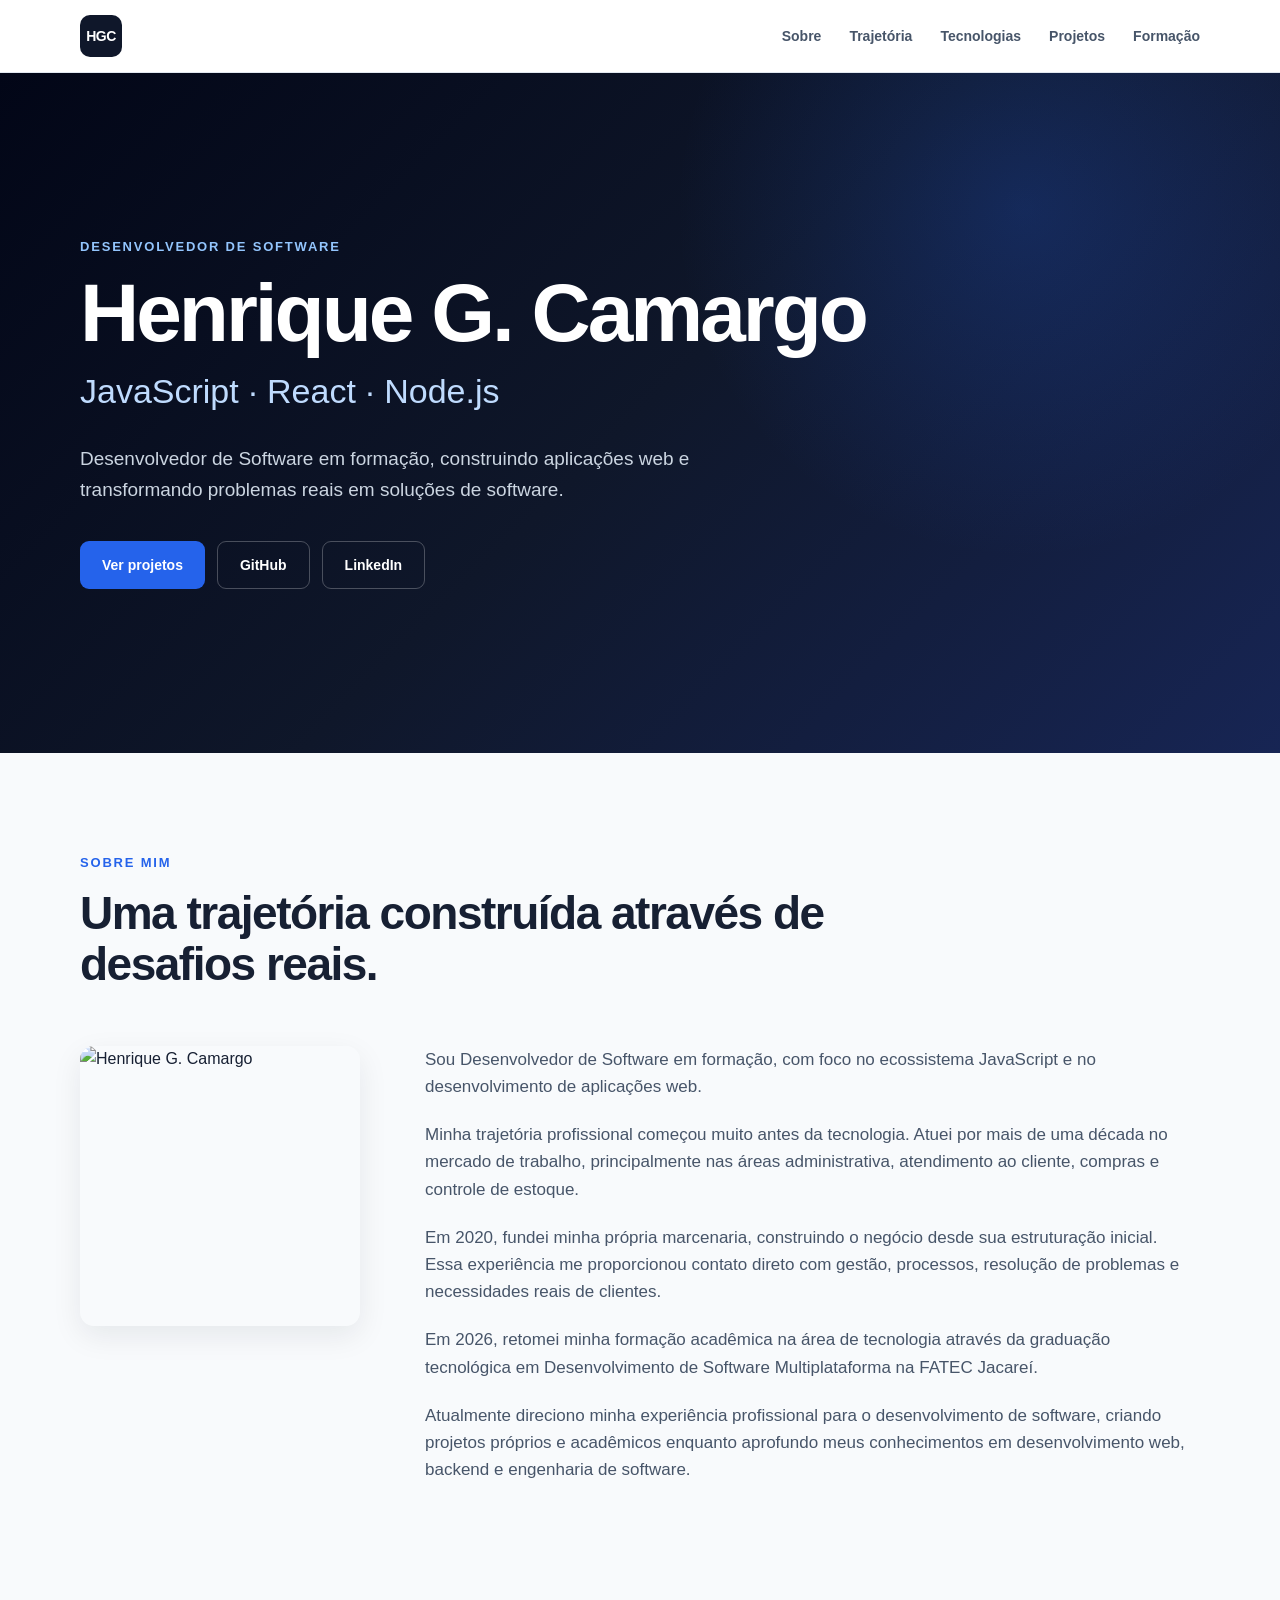
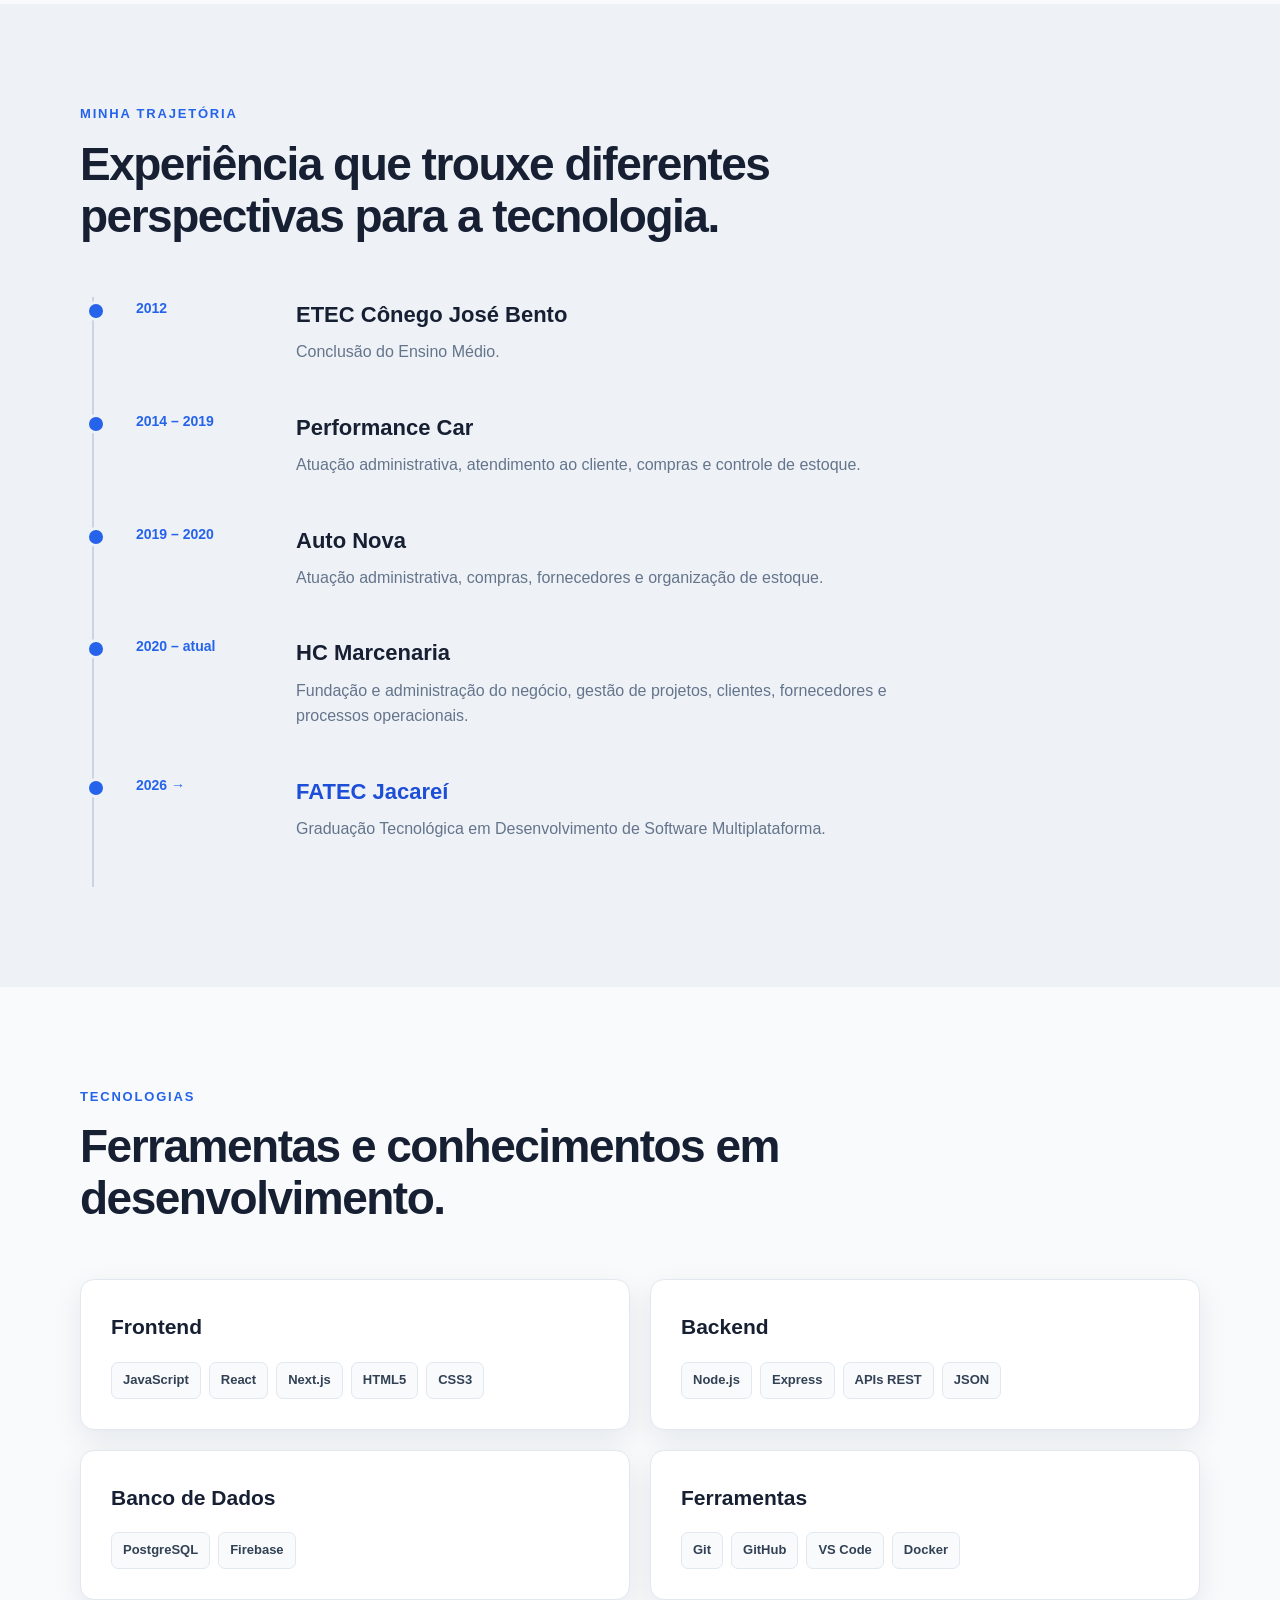
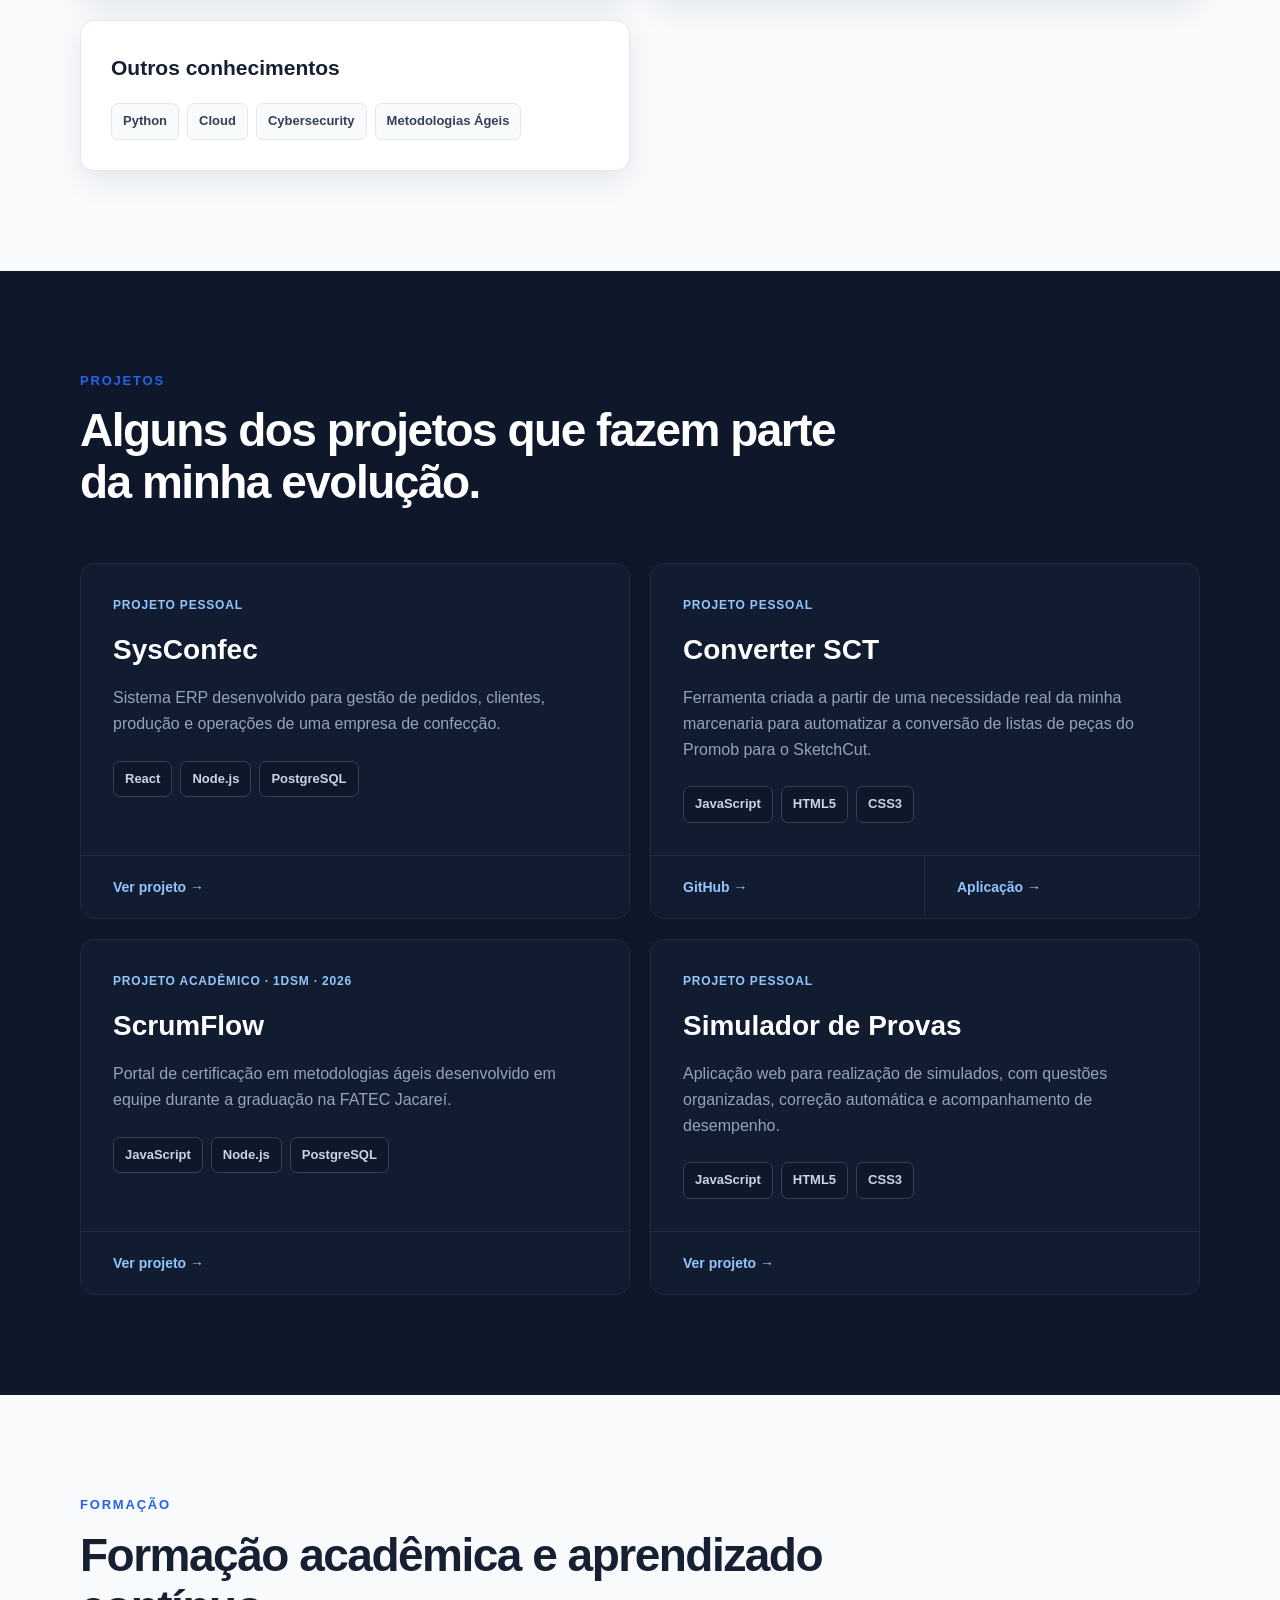
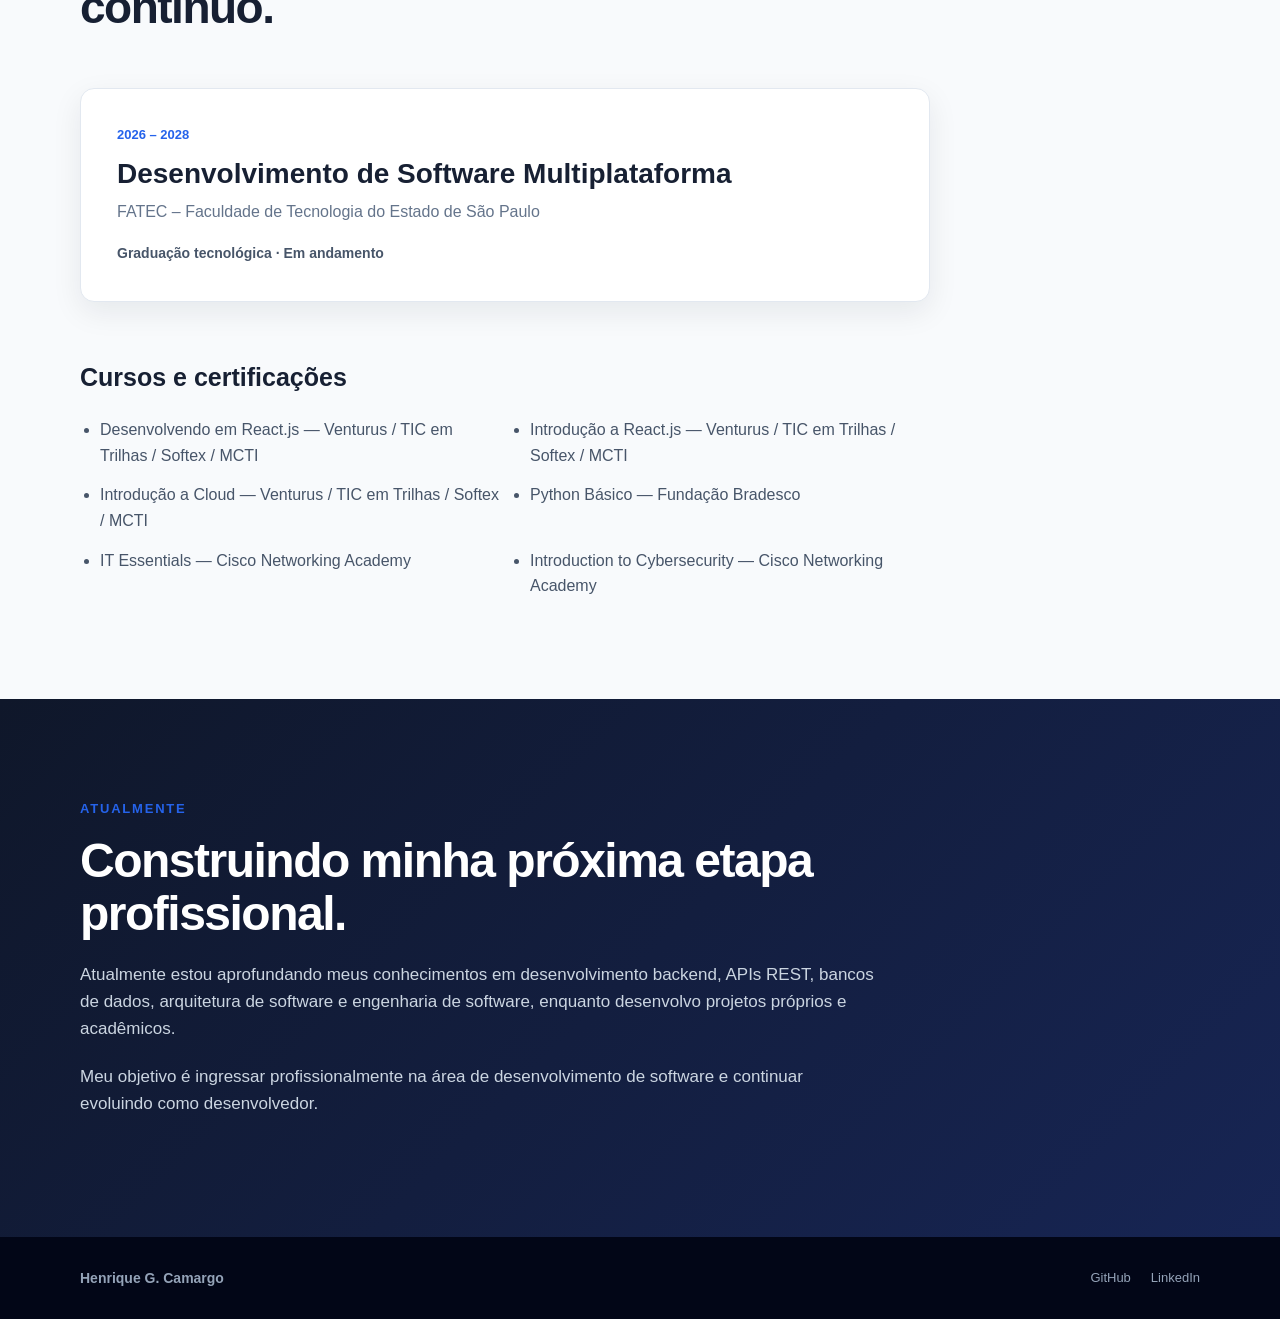
==== index.html @ cb27d2fb "fix: atualizado nivel de pastas" ====
<!DOCTYPE html>
<html lang="pt-BR">

<head>
    <meta charset="UTF-8">

    <meta name="viewport" content="width=device-width, initial-scale=1.0">

    <meta name="description" content="Portfólio de Henrique G. Camargo, Desenvolvedor de Software.">

    <title>Henrique G. Camargo | Desenvolvedor de Software</title>

    <link rel="stylesheet" href="css/style.css">
</head>

<body>

    <!-- =====================================================
         NAVEGAÇÃO
         ===================================================== -->

    <header class="header">

        <div class="container nav">

            <a href="#inicio" class="logo">
                HGC
            </a>

            <nav>

                <a href="#sobre">
                    Sobre
                </a>

                <a href="#trajetoria">
                    Trajetória
                </a>

                <a href="#tecnologias">
                    Tecnologias
                </a>

                <a href="#projetos">
                    Projetos
                </a>

                <a href="#formacao">
                    Formação
                </a>

            </nav>

        </div>

    </header>


    <main>

        <!-- =================================================
             HERO
             ================================================= -->

        <section id="inicio" class="hero">

            <div class="container hero-content">

                <div class="hero-text">

                    <p class="eyebrow">
                        Desenvolvedor de Software
                    </p>

                    <h1>
                        Henrique G. Camargo
                    </h1>

                    <h2>
                        JavaScript · React · Node.js
                    </h2>

                    <p class="hero-description">
                        Desenvolvedor de Software em formação,
                        construindo aplicações web e transformando
                        problemas reais em soluções de software.
                    </p>

                    <div class="hero-actions">

                        <a href="#projetos" class="button button-primary">
                            Ver projetos
                        </a>

                        <a href="https://github.com/henriqueptbd-cell" target="_blank" rel="noopener noreferrer"
                            class="button button-secondary">
                            GitHub
                        </a>

                        <a href="https://www.linkedin.com/in/henrique-camargo-6275a6394/" target="_blank"
                            rel="noopener noreferrer" class="button button-secondary">
                            LinkedIn
                        </a>

                    </div>

                </div>

            </div>

        </section>


        <!-- =================================================
             SOBRE
             ================================================= -->

        <section id="sobre" class="section">

            <div class="container">

                <div class="section-heading">

                    <p class="eyebrow">
                        Sobre mim
                    </p>

                    <h2>
                        Uma trajetória construída através de desafios reais.
                    </h2>

                </div>


                <div class="about-grid">

                    <div class="about-photo">
                        <img src="https://avatars.githubusercontent.com/u/233653222?v=4" alt="Henrique G. Camargo">
                    </div>


                    <div class="about-content">

                        <p>
                            Sou Desenvolvedor de Software em formação,
                            com foco no ecossistema JavaScript e no
                            desenvolvimento de aplicações web.
                        </p>

                        <p>
                            Minha trajetória profissional começou muito
                            antes da tecnologia. Atuei por mais de uma
                            década no mercado de trabalho, principalmente
                            nas áreas administrativa, atendimento ao cliente,
                            compras e controle de estoque.
                        </p>

                        <p>
                            Em 2020, fundei minha própria marcenaria,
                            construindo o negócio desde sua estruturação
                            inicial. Essa experiência me proporcionou
                            contato direto com gestão, processos,
                            resolução de problemas e necessidades reais
                            de clientes.
                        </p>

                        <p>
                            Em 2026, retomei minha formação acadêmica na
                            área de tecnologia através da graduação
                            tecnológica em Desenvolvimento de Software
                            Multiplataforma na FATEC Jacareí.
                        </p>

                        <p>
                            Atualmente direciono minha experiência
                            profissional para o desenvolvimento de software,
                            criando projetos próprios e acadêmicos enquanto
                            aprofundo meus conhecimentos em desenvolvimento
                            web, backend e engenharia de software.
                        </p>

                    </div>

                </div>

            </div>

        </section>


        <!-- =================================================
             TRAJETÓRIA
             ================================================= -->

        <section id="trajetoria" class="section section-alt">

            <div class="container">

                <div class="section-heading">

                    <p class="eyebrow">
                        Minha trajetória
                    </p>

                    <h2>
                        Experiência que trouxe diferentes perspectivas
                        para a tecnologia.
                    </h2>

                </div>


                <div class="timeline">

                    <article class="timeline-item">

                        <span class="timeline-year">
                            2012
                        </span>

                        <div>

                            <h3>
                                ETEC Cônego José Bento
                            </h3>

                            <p>
                                Conclusão do Ensino Médio.
                            </p>

                        </div>

                    </article>


                    <article class="timeline-item">

                        <span class="timeline-year">
                            2014 – 2019
                        </span>

                        <div>

                            <h3>
                                Performance Car
                            </h3>

                            <p>
                                Atuação administrativa, atendimento
                                ao cliente, compras e controle de estoque.
                            </p>

                        </div>

                    </article>


                    <article class="timeline-item">

                        <span class="timeline-year">
                            2019 – 2020
                        </span>

                        <div>

                            <h3>
                                Auto Nova
                            </h3>

                            <p>
                                Atuação administrativa, compras,
                                fornecedores e organização de estoque.
                            </p>

                        </div>

                    </article>


                    <article class="timeline-item">

                        <span class="timeline-year">
                            2020 – atual
                        </span>

                        <div>

                            <h3>
                                HC Marcenaria
                            </h3>

                            <p>
                                Fundação e administração do negócio,
                                gestão de projetos, clientes,
                                fornecedores e processos operacionais.
                            </p>

                        </div>

                    </article>


                    <article class="timeline-item timeline-current">

                        <span class="timeline-year">
                            2026 →
                        </span>

                        <div>

                            <h3>
                                FATEC Jacareí
                            </h3>

                            <p>
                                Graduação Tecnológica em Desenvolvimento
                                de Software Multiplataforma.
                            </p>

                        </div>

                    </article>

                </div>

            </div>

        </section>


        <!-- =================================================
             TECNOLOGIAS
             ================================================= -->

        <section id="tecnologias" class="section">

            <div class="container">

                <div class="section-heading">

                    <p class="eyebrow">
                        Tecnologias
                    </p>

                    <h2>
                        Ferramentas e conhecimentos em desenvolvimento.
                    </h2>

                </div>


                <div class="technology-grid">

                    <article class="technology-card">

                        <h3>
                            Frontend
                        </h3>

                        <div class="tags">

                            <span>JavaScript</span>
                            <span>React</span>
                            <span>Next.js</span>
                            <span>HTML5</span>
                            <span>CSS3</span>

                        </div>

                    </article>


                    <article class="technology-card">

                        <h3>
                            Backend
                        </h3>

                        <div class="tags">

                            <span>Node.js</span>
                            <span>Express</span>
                            <span>APIs REST</span>
                            <span>JSON</span>

                        </div>

                    </article>


                    <article class="technology-card">

                        <h3>
                            Banco de Dados
                        </h3>

                        <div class="tags">

                            <span>PostgreSQL</span>
                            <span>Firebase</span>

                        </div>

                    </article>


                    <article class="technology-card">

                        <h3>
                            Ferramentas
                        </h3>

                        <div class="tags">

                            <span>Git</span>
                            <span>GitHub</span>
                            <span>VS Code</span>
                            <span>Docker</span>

                        </div>

                    </article>


                    <article class="technology-card">

                        <h3>
                            Outros conhecimentos
                        </h3>

                        <div class="tags">

                            <span>Python</span>
                            <span>Cloud</span>
                            <span>Cybersecurity</span>
                            <span>Metodologias Ágeis</span>

                        </div>

                    </article>

                </div>

            </div>

        </section>


        <!-- =================================================
             PROJETOS
             ================================================= -->

        <section id="projetos" class="section section-dark">

            <div class="container">

                <div class="section-heading">

                    <p class="eyebrow">
                        Projetos
                    </p>

                    <h2>
                        Alguns dos projetos que fazem parte da minha evolução.
                    </h2>

                </div>


                <div class="projects-grid">


                    <!-- SysConfec -->

                    <article class="project-card">

                        <div class="project-card-content">

                            <span class="project-type">
                                Projeto pessoal
                            </span>

                            <h3>
                                SysConfec
                            </h3>

                            <p>
                                Sistema ERP desenvolvido para gestão
                                de pedidos, clientes, produção e
                                operações de uma empresa de confecção.
                            </p>

                            <div class="tags">

                                <span>React</span>
                                <span>Node.js</span>
                                <span>PostgreSQL</span>

                            </div>

                        </div>

                        <a href="https://github.com/henriqueptbd-cell/SysConfec" target="_blank"
                            rel="noopener noreferrer" class="project-link">
                            Ver projeto →
                        </a>

                    </article>


                    <!-- Converter SCT -->

                    <article class="project-card">

                        <div class="project-card-content">

                            <span class="project-type">
                                Projeto pessoal
                            </span>

                            <h3>
                                Converter SCT
                            </h3>

                            <p>
                                Ferramenta criada a partir de uma
                                necessidade real da minha marcenaria
                                para automatizar a conversão de listas
                                de peças do Promob para o SketchCut.
                            </p>

                            <div class="tags">

                                <span>JavaScript</span>
                                <span>HTML5</span>
                                <span>CSS3</span>

                            </div>

                        </div>

                        <div class="project-actions">

                            <a href="https://github.com/henriqueptbd-cell/converter-sct" target="_blank"
                                rel="noopener noreferrer" class="project-link">
                                GitHub →
                            </a>

                            <a href="https://converter-sct.vercel.app/" target="_blank" rel="noopener noreferrer"
                                class="project-link">
                                Aplicação →
                            </a>

                        </div>

                    </article>


                    <!-- ScrumFlow -->

                    <article class="project-card">

                        <div class="project-card-content">

                            <span class="project-type">
                                Projeto acadêmico · 1DSM · 2026
                            </span>

                            <h3>
                                ScrumFlow
                            </h3>

                            <p>
                                Portal de certificação em metodologias
                                ágeis desenvolvido em equipe durante
                                a graduação na FATEC Jacareí.
                            </p>

                            <div class="tags">

                                <span>JavaScript</span>
                                <span>Node.js</span>
                                <span>PostgreSQL</span>

                            </div>

                        </div>

                        <a href="https://github.com/DEVassos/scrum-flow-abp" target="_blank" rel="noopener noreferrer"
                            class="project-link">
                            Ver projeto →
                        </a>

                    </article>


                    <!-- Simulador -->

                    <article class="project-card">

                        <div class="project-card-content">

                            <span class="project-type">
                                Projeto pessoal
                            </span>

                            <h3>
                                Simulador de Provas
                            </h3>

                            <p>
                                Aplicação web para realização de
                                simulados, com questões organizadas,
                                correção automática e acompanhamento
                                de desempenho.
                            </p>

                            <div class="tags">

                                <span>JavaScript</span>
                                <span>HTML5</span>
                                <span>CSS3</span>

                            </div>

                        </div>

                        <a href="https://github.com/henriqueptbd-cell/Simulador-Provas" target="_blank"
                            rel="noopener noreferrer" class="project-link">
                            Ver projeto →
                        </a>

                    </article>

                </div>

            </div>

        </section>


        <!-- =================================================
             FORMAÇÃO
             ================================================= -->

        <section id="formacao" class="section">

            <div class="container">

                <div class="section-heading">

                    <p class="eyebrow">
                        Formação
                    </p>

                    <h2>
                        Formação acadêmica e aprendizado contínuo.
                    </h2>

                </div>


                <div class="education-card">

                    <span class="education-period">
                        2026 – 2028
                    </span>

                    <h3>
                        Desenvolvimento de Software Multiplataforma
                    </h3>

                    <p>
                        FATEC – Faculdade de Tecnologia do Estado de São Paulo
                    </p>

                    <span class="education-status">
                        Graduação tecnológica · Em andamento
                    </span>

                </div>


                <div class="certifications">

                    <h3>
                        Cursos e certificações
                    </h3>

                    <ul>

                        <li>
                            Desenvolvendo em React.js —
                            Venturus / TIC em Trilhas / Softex / MCTI
                        </li>

                        <li>
                            Introdução a React.js —
                            Venturus / TIC em Trilhas / Softex / MCTI
                        </li>

                        <li>
                            Introdução a Cloud —
                            Venturus / TIC em Trilhas / Softex / MCTI
                        </li>

                        <li>
                            Python Básico —
                            Fundação Bradesco
                        </li>

                        <li>
                            IT Essentials —
                            Cisco Networking Academy
                        </li>

                        <li>
                            Introduction to Cybersecurity —
                            Cisco Networking Academy
                        </li>

                    </ul>

                </div>

            </div>

        </section>


        <!-- =================================================
             ATUALMENTE
             ================================================= -->

        <section class="section section-highlight">

            <div class="container">

                <div class="currently">

                    <p class="eyebrow">
                        Atualmente
                    </p>

                    <h2>
                        Construindo minha próxima etapa profissional.
                    </h2>

                    <p>
                        Atualmente estou aprofundando meus conhecimentos
                        em desenvolvimento backend, APIs REST, bancos
                        de dados, arquitetura de software e engenharia
                        de software, enquanto desenvolvo projetos próprios
                        e acadêmicos.
                    </p>

                    <p>
                        Meu objetivo é ingressar profissionalmente na área
                        de desenvolvimento de software e continuar evoluindo
                        como desenvolvedor.
                    </p>

                </div>

            </div>

        </section>

    </main>


    <!-- =====================================================
         FOOTER
         ===================================================== -->

    <footer>

        <div class="container footer-content">

            <p>
                Henrique G. Camargo
            </p>

            <div>

                <a href="https://github.com/henriqueptbd-cell" target="_blank" rel="noopener noreferrer">
                    GitHub
                </a>

                <a href="https://www.linkedin.com/in/henrique-camargo-6275a6394/" target="_blank"
                    rel="noopener noreferrer">
                    LinkedIn
                </a>

            </div>

        </div>

    </footer>


    <script src="js/script.js"></script>

</body>

</html>
---- css/style.css ----
/* =========================================================
   RESET
   ========================================================= */

* {
    margin: 0;
    padding: 0;
    box-sizing: border-box;
}

html {
    scroll-behavior: smooth;
}

body {
    font-family: Arial, Helvetica, sans-serif;
    background: #f8fafc;
    color: #172033;
    line-height: 1.6;
}

a {
    color: inherit;
    text-decoration: none;
}

img {
    max-width: 100%;
    display: block;
}


/* =========================================================
   VARIÁVEIS
   ========================================================= */

:root {
    --primary: #2563eb;
    --primary-dark: #1d4ed8;
    --primary-light: #93c5fd;

    --dark: #0f172a;
    --dark-secondary: #172554;

    --text: #172033;
    --text-secondary: #475569;
    --text-light: #64748b;

    --background: #f8fafc;
    --background-alt: #eef2f7;

    --white: #ffffff;

    --border: #e2e8f0;

    --container: 1120px;

    --radius: 14px;

    --shadow:
        0 10px 30px rgba(15, 23, 42, 0.08);

    --transition:
        0.2s ease;
}


/* =========================================================
   ESTRUTURA
   ========================================================= */

.container {
    width: min(100% - 40px, var(--container));
    margin: 0 auto;
}

.section {
    padding: 100px 0;
}

.section-alt {
    background: var(--background-alt);
}

.section-dark {
    background: var(--dark);
    color: var(--white);
}

.section-highlight {
    background:
        linear-gradient(135deg,
            #0f172a 0%,
            #172554 100%);

    color: var(--white);
}


/* =========================================================
   HEADER
   ========================================================= */

.header {
    position: sticky;
    top: 0;
    z-index: 1000;

    background: rgba(255, 255, 255, 0.95);

    border-bottom: 1px solid var(--border);

    backdrop-filter: blur(10px);
}

.nav {
    min-height: 72px;

    display: flex;
    align-items: center;
    justify-content: space-between;
}

.logo {
    width: 42px;
    height: 42px;

    display: flex;
    align-items: center;
    justify-content: center;

    border-radius: 10px;

    background: var(--dark);

    color: var(--white);

    font-size: 14px;
    font-weight: 800;

    letter-spacing: -0.5px;
}

.nav nav {
    display: flex;
    align-items: center;
    gap: 28px;
}

.nav nav a {
    color: var(--text-secondary);

    font-size: 14px;
    font-weight: 600;

    transition:
        color var(--transition);
}

.nav nav a:hover {
    color: var(--primary);
}


/* =========================================================
   HERO
   ========================================================= */

.hero {
    min-height: 680px;

    display: flex;
    align-items: center;

    background:
        radial-gradient(circle at 80% 20%,
            rgba(37, 99, 235, 0.22),
            transparent 30%),
        linear-gradient(135deg,
            #020617 0%,
            #0f172a 50%,
            #172554 100%);

    color: var(--white);
}

.hero-content {
    padding: 100px 0;
}

.hero-text {
    max-width: 850px;
}

.eyebrow {
    margin-bottom: 14px;

    color: var(--primary);

    font-size: 13px;
    font-weight: 800;

    letter-spacing: 1.8px;
    text-transform: uppercase;
}

.hero .eyebrow {
    color: var(--primary-light);
}

.hero h1 {
    margin-bottom: 10px;

    font-size: clamp(48px, 8vw, 82px);

    line-height: 1;

    letter-spacing: -3px;
}

.hero h2 {
    margin-bottom: 26px;

    color: #bfdbfe;

    font-size: clamp(22px, 4vw, 34px);

    font-weight: 500;
}

.hero-description {
    max-width: 700px;

    color: #cbd5e1;

    font-size: 19px;
}

.hero-actions {
    display: flex;
    flex-wrap: wrap;

    gap: 12px;

    margin-top: 36px;
}


/* =========================================================
   BOTÕES
   ========================================================= */

.button {
    min-height: 48px;

    display: inline-flex;
    align-items: center;
    justify-content: center;

    padding: 0 22px;

    border-radius: 9px;

    font-size: 14px;
    font-weight: 700;

    transition:
        transform var(--transition),
        background var(--transition),
        border-color var(--transition);
}

.button:hover {
    transform: translateY(-2px);
}

.button-primary {
    background: var(--primary);

    color: var(--white);
}

.button-primary:hover {
    background: var(--primary-dark);
}

.button-secondary {
    border: 1px solid rgba(255, 255, 255, 0.25);

    color: var(--white);
}

.button-secondary:hover {
    background: rgba(255, 255, 255, 0.08);

    border-color: rgba(255, 255, 255, 0.45);
}


/* =========================================================
   TÍTULOS
   ========================================================= */

.section-heading {
    max-width: 780px;

    margin-bottom: 55px;
}

.section-heading h2 {
    margin-bottom: 14px;

    font-size: clamp(32px, 5vw, 46px);

    line-height: 1.12;

    letter-spacing: -1.5px;
}

.section-heading p:last-child {
    color: var(--text-light);

    font-size: 17px;
}

.section-dark .section-heading p:last-child,
.section-highlight .section-heading p:last-child {
    color: #94a3b8;
}


/* =========================================================
   SOBRE
   ========================================================= */

.about-grid {
    display: grid;

    grid-template-columns:
        280px 1fr;

    gap: 65px;

    align-items: start;
}

.about-photo {
    position: sticky;
    top: 105px;
}

.about-photo img {
    width: 100%;
    aspect-ratio: 1;

    object-fit: cover;

    border-radius: var(--radius);

    box-shadow: var(--shadow);
}

.about-content {
    max-width: 760px;
}

.about-content p {
    margin-bottom: 21px;

    color: var(--text-secondary);

    font-size: 17px;
}


/* =========================================================
   TRAJETÓRIA
   ========================================================= */

.timeline {
    position: relative;

    max-width: 850px;

    margin-left: 12px;

    padding-left: 42px;

    border-left: 2px solid #cbd5e1;
}

.timeline-item {
    position: relative;

    display: grid;

    grid-template-columns:
        130px 1fr;

    gap: 30px;

    padding-bottom: 45px;
}

.timeline-item::before {
    content: "";

    position: absolute;

    left: -50px;
    top: 4px;

    width: 14px;
    height: 14px;

    border: 3px solid var(--background-alt);

    border-radius: 50%;

    background: var(--primary);
}

.timeline-year {
    color: var(--primary);

    font-size: 14px;
    font-weight: 800;
}

.timeline-item h3 {
    margin-bottom: 7px;

    font-size: 22px;
}

.timeline-item p {
    color: var(--text-light);
}

.timeline-current h3 {
    color: var(--primary-dark);
}


/* =========================================================
   TECNOLOGIAS
   ========================================================= */

.technology-grid {
    display: grid;

    grid-template-columns:
        repeat(2, 1fr);

    gap: 20px;
}

.technology-card {
    padding: 30px;

    border: 1px solid var(--border);

    border-radius: var(--radius);

    background: var(--white);

    box-shadow: var(--shadow);
}

.technology-card h3 {
    margin-bottom: 18px;

    font-size: 21px;
}


/* =========================================================
   TAGS
   ========================================================= */

.tags {
    display: flex;
    flex-wrap: wrap;

    gap: 8px;
}

.tags span {
    display: inline-flex;

    align-items: center;

    padding: 7px 11px;

    border: 1px solid var(--border);

    border-radius: 7px;

    background: #f8fafc;

    color: #334155;

    font-size: 13px;
    font-weight: 600;
}


/* =========================================================
   PROJETOS
   ========================================================= */

.projects-grid {
    display: grid;

    grid-template-columns:
        repeat(2, 1fr);

    gap: 20px;
}

.project-card {
    display: flex;
    flex-direction: column;

    min-height: 350px;

    overflow: hidden;

    border: 1px solid #1e293b;

    border-radius: var(--radius);

    background: #111c30;

    transition:
        transform var(--transition),
        border-color var(--transition);
}

.project-card:hover {
    transform: translateY(-5px);

    border-color: #3b82f6;
}

.project-card-content {
    flex: 1;

    padding: 32px;
}

.project-type {
    display: block;

    margin-bottom: 12px;

    color: var(--primary-light);

    font-size: 12px;
    font-weight: 800;

    letter-spacing: 0.8px;

    text-transform: uppercase;
}

.project-card h3 {
    margin-bottom: 13px;

    font-size: 28px;
}

.project-card p {
    margin-bottom: 24px;

    color: #94a3b8;
}

.section-dark .tags span {
    border-color: #334155;

    background: #0f172a;

    color: #cbd5e1;
}

.project-link {
    display: block;

    padding: 20px 32px;

    border-top: 1px solid #1e293b;

    color: #93c5fd;

    font-size: 14px;
    font-weight: 700;

    transition:
        background var(--transition),
        color var(--transition);
}

.project-link:hover {
    background: #172554;

    color: var(--white);
}

.project-actions {
    display: grid;

    grid-template-columns:
        1fr 1fr;
}

.project-actions .project-link:first-child {
    border-right: 1px solid #1e293b;
}


/* =========================================================
   FORMAÇÃO
   ========================================================= */

.education-card {
    max-width: 850px;

    padding: 36px;

    border: 1px solid var(--border);

    border-radius: var(--radius);

    background: var(--white);

    box-shadow: var(--shadow);
}

.education-period {
    display: block;

    margin-bottom: 10px;

    color: var(--primary);

    font-size: 13px;
    font-weight: 800;
}

.education-card h3 {
    margin-bottom: 8px;

    font-size: 28px;

    line-height: 1.25;
}

.education-card p {
    margin-bottom: 15px;

    color: var(--text-light);
}

.education-status {
    color: var(--text-secondary);

    font-size: 14px;
    font-weight: 700;
}

.certifications {
    max-width: 850px;

    margin-top: 55px;
}

.certifications h3 {
    margin-bottom: 20px;

    font-size: 25px;
}

.certifications ul {
    display: grid;

    grid-template-columns:
        repeat(2, 1fr);

    gap: 14px 30px;

    padding-left: 20px;
}

.certifications li {
    color: var(--text-secondary);
}


/* =========================================================
   ATUALMENTE
   ========================================================= */

.currently {
    max-width: 800px;
}

.currently h2 {
    margin-bottom: 20px;

    font-size: clamp(34px, 5vw, 48px);

    line-height: 1.12;

    letter-spacing: -1.5px;
}

.currently p:not(.eyebrow) {
    margin-bottom: 20px;

    color: #cbd5e1;

    font-size: 17px;
}


/* =========================================================
   FOOTER
   ========================================================= */

footer {
    padding: 30px 0;

    background: #020617;

    color: #94a3b8;
}

.footer-content {
    display: flex;

    align-items: center;
    justify-content: space-between;

    gap: 20px;
}

.footer-content p {
    font-size: 14px;
    font-weight: 700;
}

.footer-content div {
    display: flex;

    gap: 20px;
}

.footer-content a {
    font-size: 13px;

    transition:
        color var(--transition);
}

.footer-content a:hover {
    color: var(--white);
}


/* =========================================================
   RESPONSIVIDADE
   ========================================================= */

@media (max-width: 900px) {

    .about-grid {
        grid-template-columns: 1fr;

        gap: 35px;
    }

    .about-photo {
        position: static;

        width: 200px;
    }

    .projects-grid {
        grid-template-columns: 1fr;
    }

    .timeline-item {
        grid-template-columns:
            110px 1fr;

        gap: 20px;
    }

}


/* =========================================================
   TABLET / CELULAR
   ========================================================= */

@media (max-width: 700px) {

    .container {
        width: min(100% - 28px, var(--container));
    }

    .section {
        padding: 70px 0;
    }


    /* Header */

    .nav {
        min-height: 65px;
    }

    .nav nav {
        display: none;
    }


    /* Hero */

    .hero {
        min-height: 620px;
    }

    .hero-content {
        padding: 80px 0;
    }

    .hero h1 {
        font-size: clamp(44px, 13vw, 65px);

        letter-spacing: -2px;
    }

    .hero-description {
        font-size: 16px;
    }

    .hero-actions {
        flex-direction: column;

        align-items: stretch;
    }

    .button {
        width: 100%;
    }


    /* Sobre */

    .about-photo {
        width: 160px;
    }

    .about-content p {
        font-size: 16px;
    }


    /* Timeline */

    .timeline {
        margin-left: 8px;

        padding-left: 28px;
    }

    .timeline-item {
        display: block;

        padding-bottom: 38px;
    }

    .timeline-year {
        display: block;

        margin-bottom: 8px;
    }

    .timeline-item::before {
        left: -36px;
    }


    /* Tecnologias */

    .technology-grid {
        grid-template-columns: 1fr;
    }


    /* Projetos */

    .project-card-content {
        padding: 26px;
    }

    .project-card h3 {
        font-size: 25px;
    }

    .project-link {
        padding: 18px 26px;
    }


    /* Formação */

    .education-card {
        padding: 26px;
    }

    .education-card h3 {
        font-size: 23px;
    }

    .certifications {
        margin-top: 40px;
    }

    .certifications ul {
        grid-template-columns: 1fr;
    }


    /* Footer */

    .footer-content {
        flex-direction: column;

        align-items: flex-start;
    }

}


/* =========================================================
   ACESSIBILIDADE
   ========================================================= */

a:focus-visible {
    outline: 3px solid #93c5fd;

    outline-offset: 3px;
}
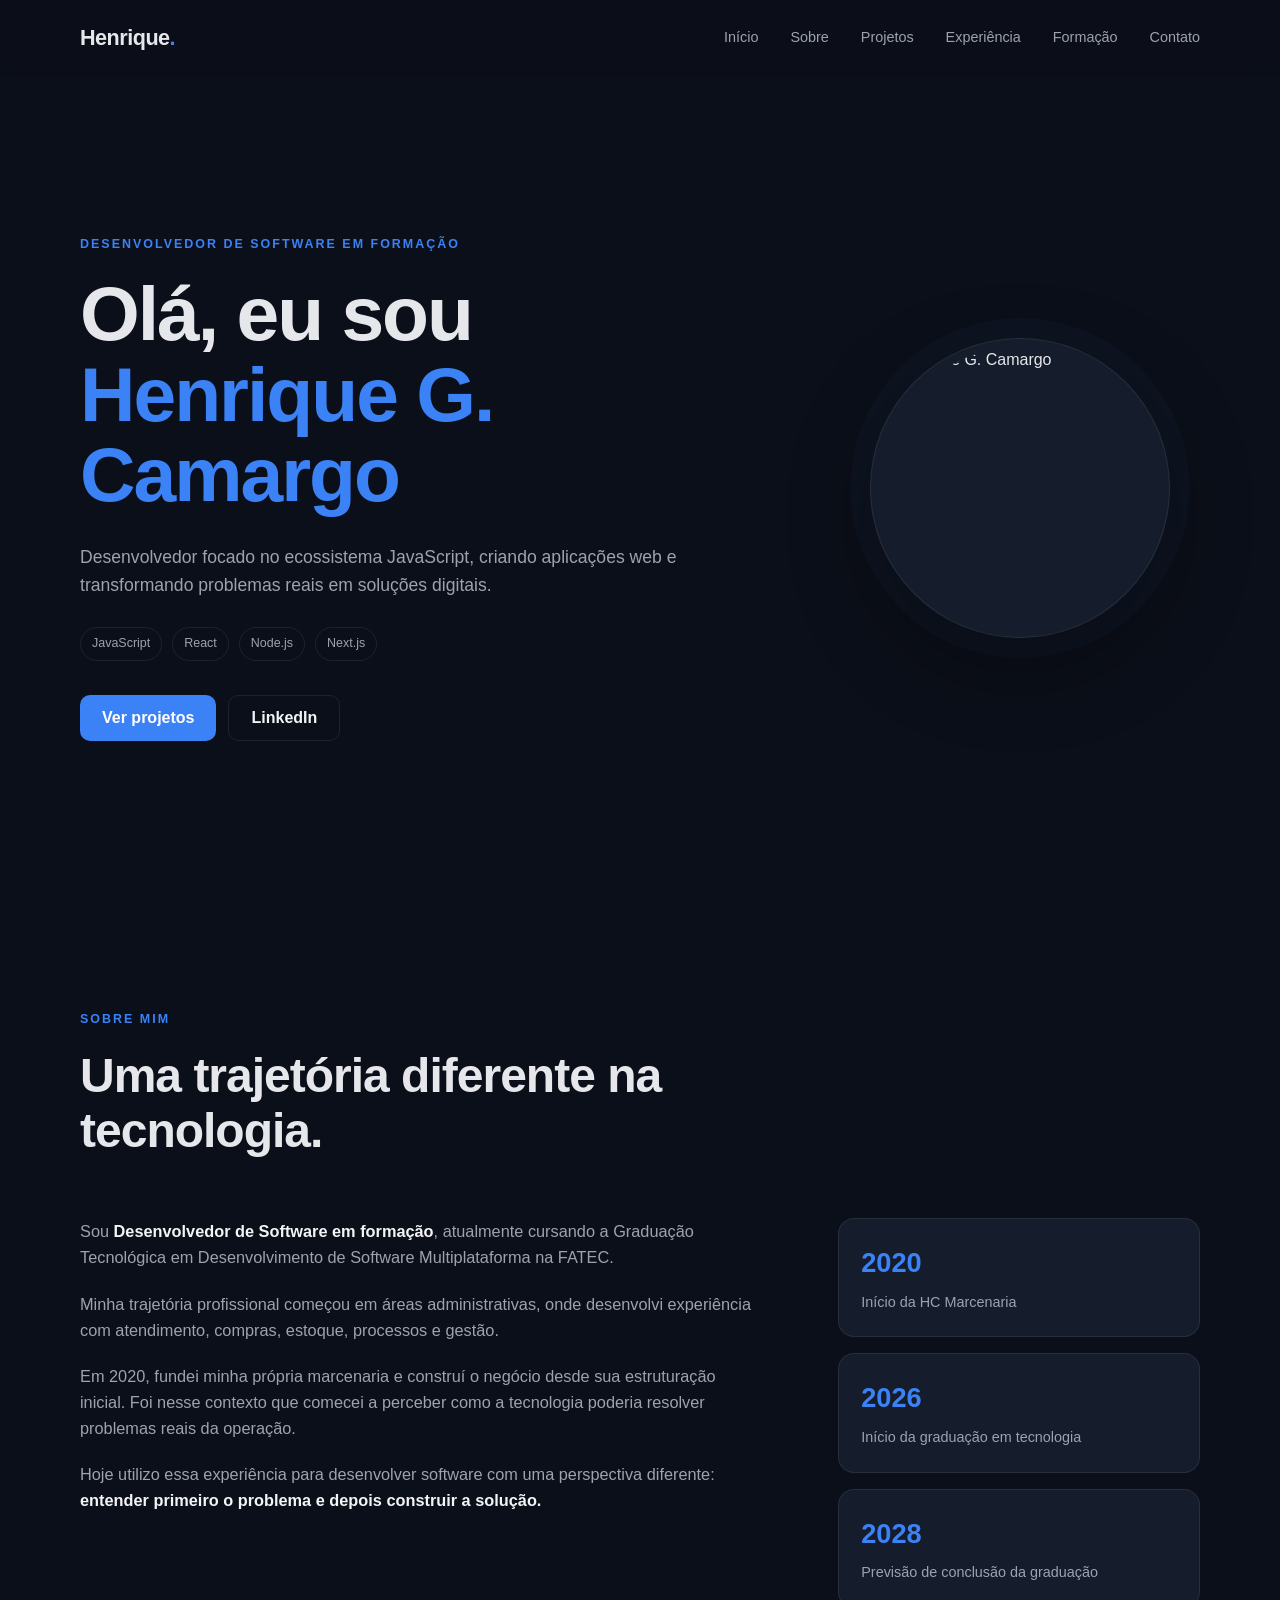
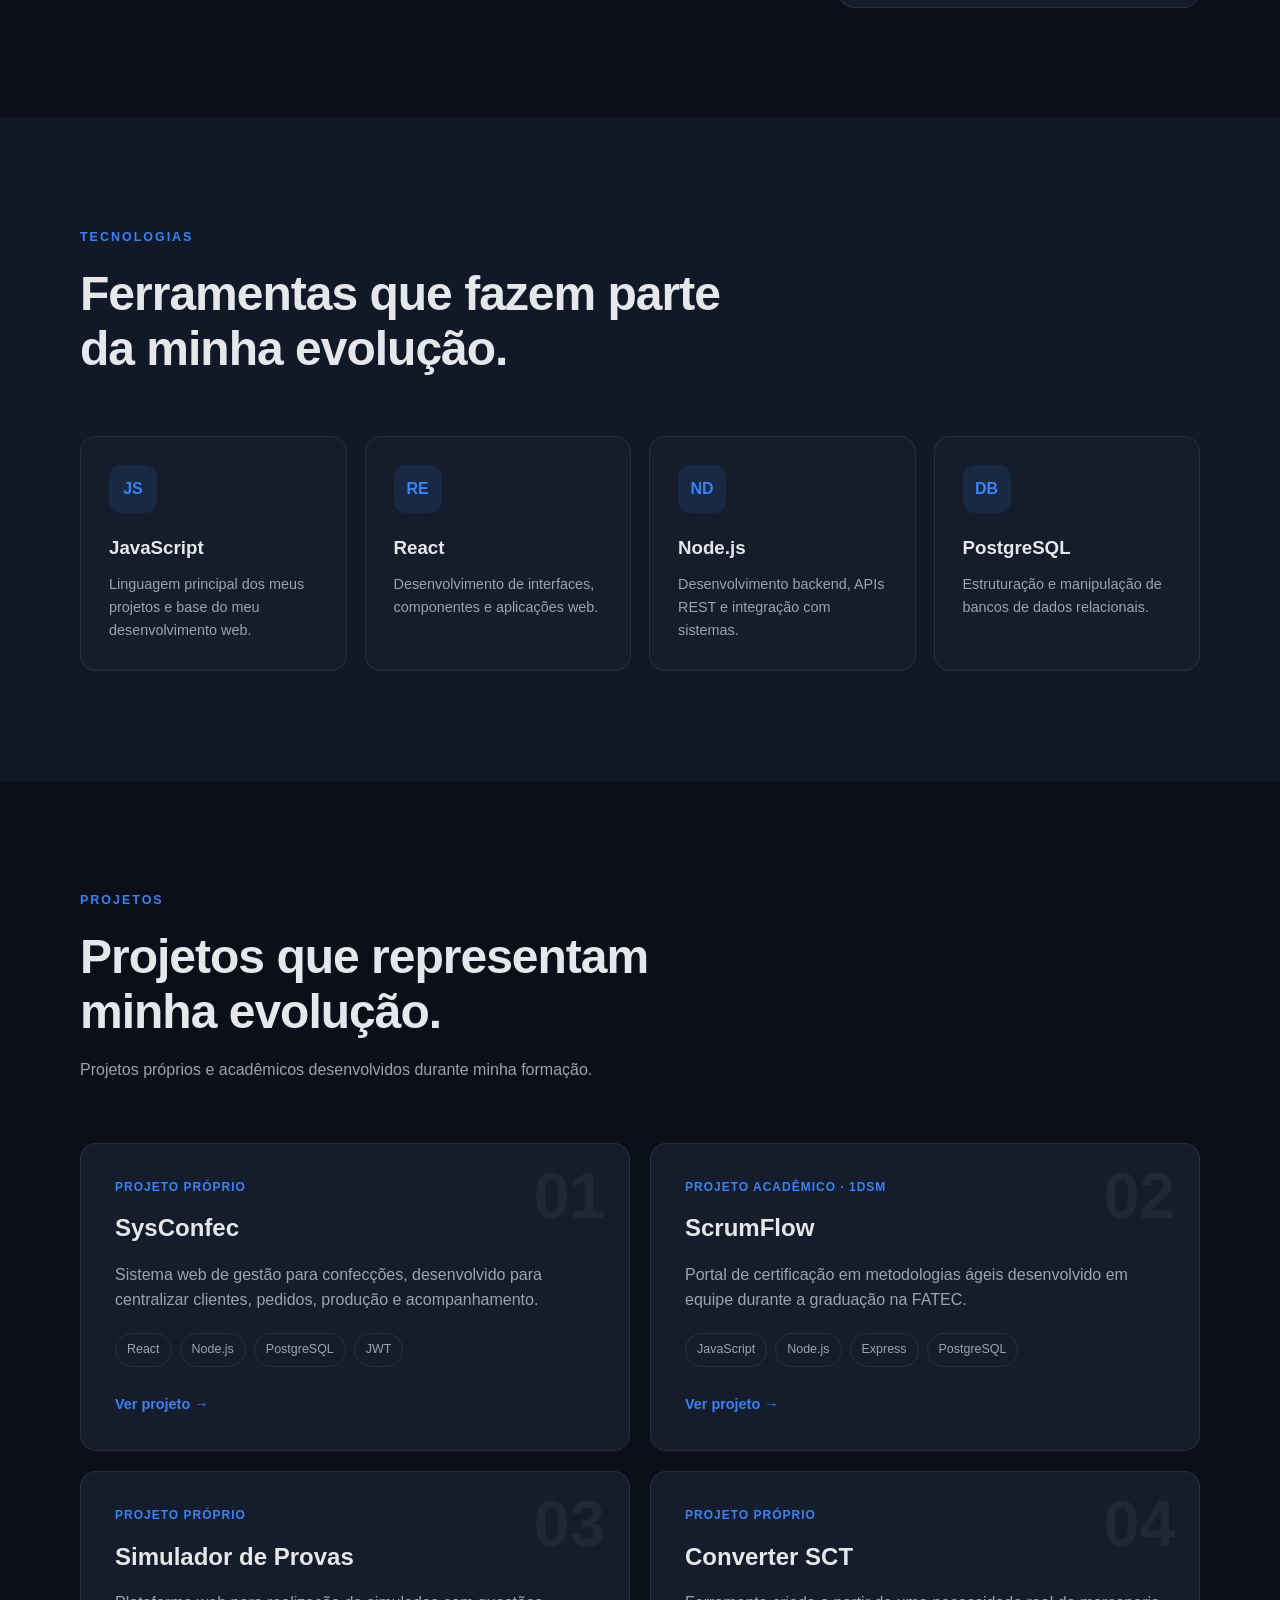
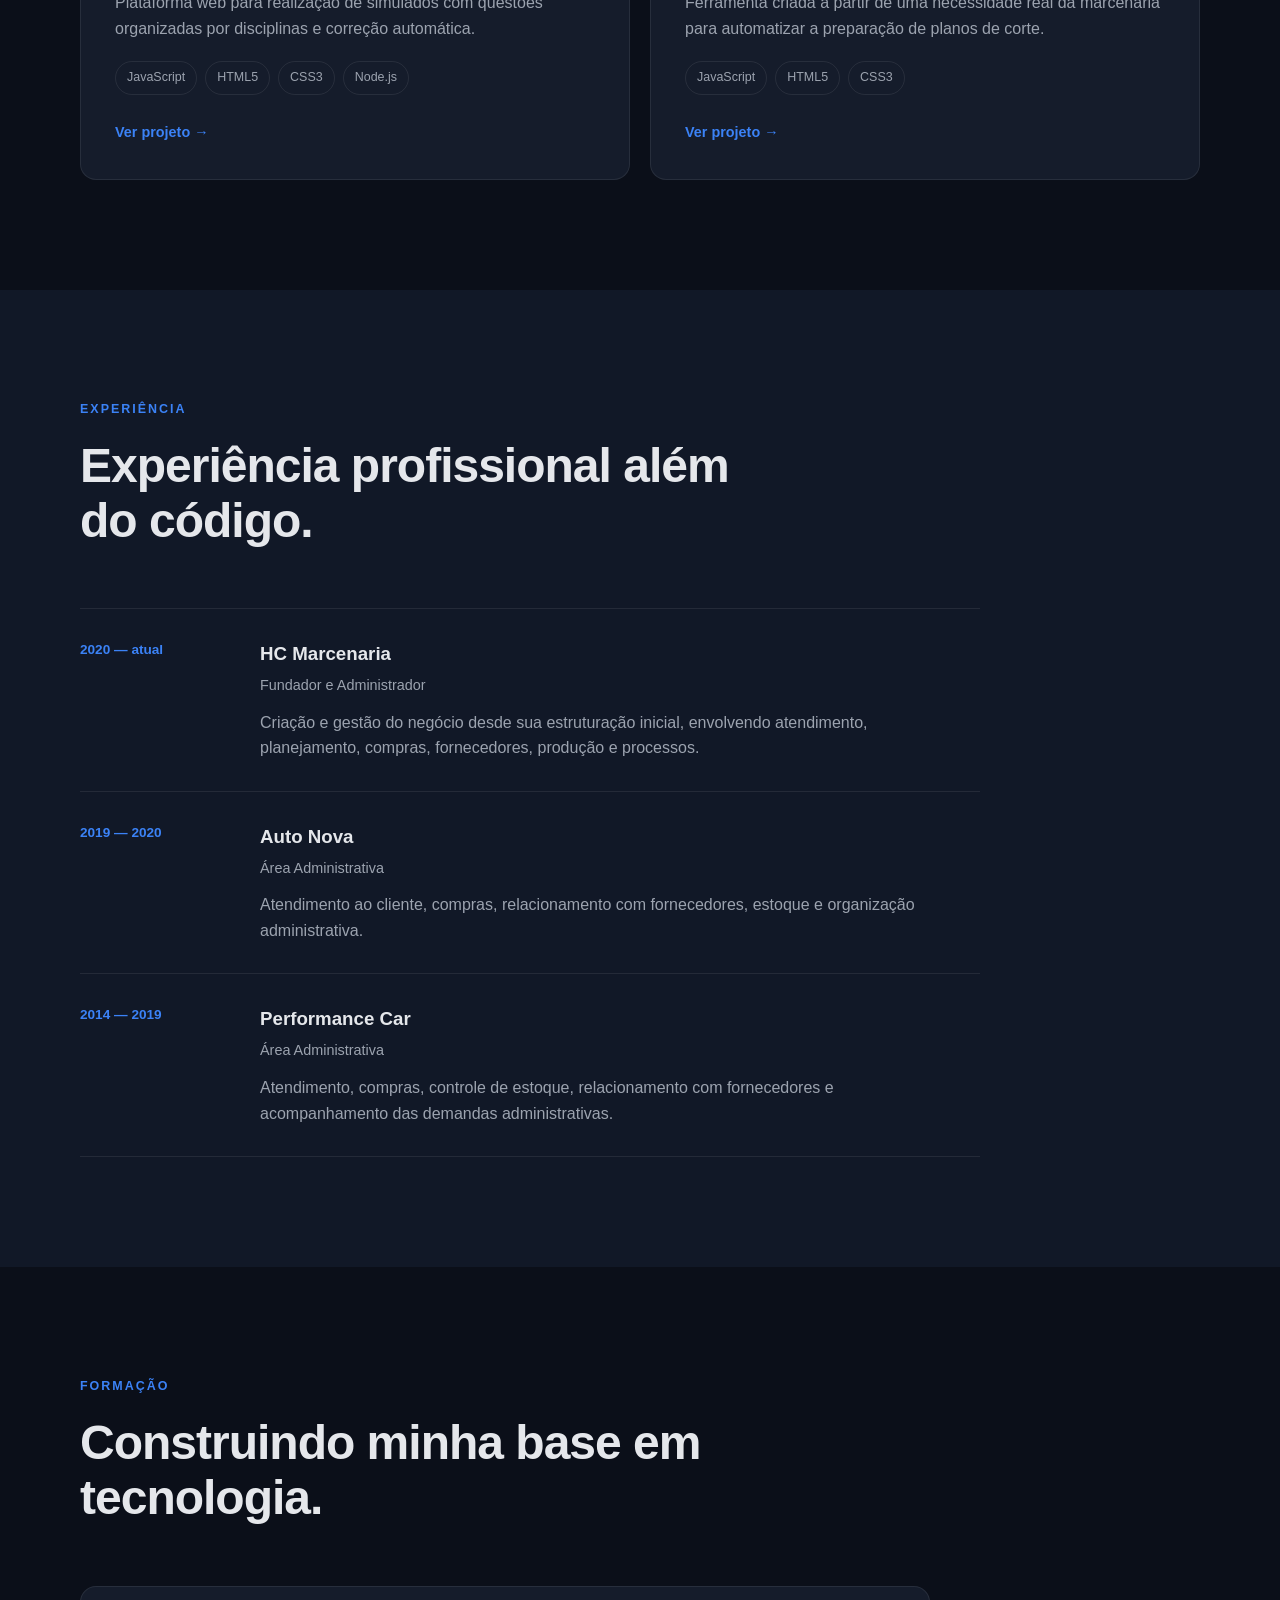
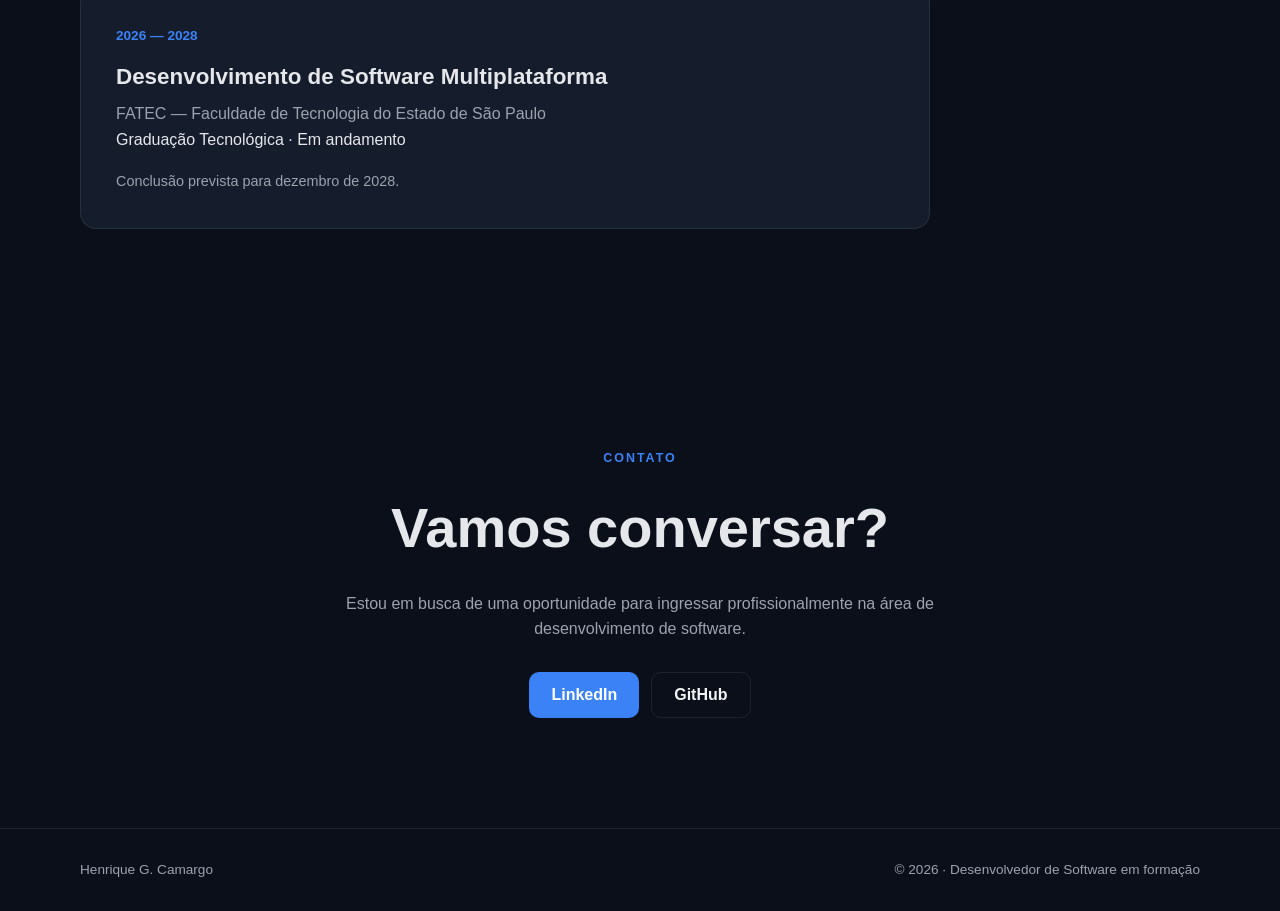
==== commit b2cfac0b: "refactor: update portfolio content and improve header functionality - Enhanced the portfolio descrip" ====
--- a/index.html
+++ b/index.html
@@ -6,7 +6,7 @@
 
     <meta name="viewport" content="width=device-width, initial-scale=1.0">
 
-    <meta name="description" content="Portfólio de Henrique G. Camargo, Desenvolvedor de Software.">
+    <meta name="description" content="Portfólio de Henrique G. Camargo, Desenvolvedor de Software em formação.">
 
     <title>Henrique G. Camargo | Desenvolvedor de Software</title>
 
@@ -16,38 +16,34 @@
 <body>
 
     <!-- =====================================================
-         NAVEGAÇÃO
-         ===================================================== -->
+         HEADER
+    ====================================================== -->
 
     <header class="header">
 
-        <div class="container nav">
+        <div class="container header-container">
 
             <a href="#inicio" class="logo">
-                HGC
+                Henrique<span>.</span>
             </a>
 
-            <nav>
-
-                <a href="#sobre">
-                    Sobre
-                </a>
-
-                <a href="#trajetoria">
-                    Trajetória
-                </a>
-
-                <a href="#tecnologias">
-                    Tecnologias
-                </a>
-
-                <a href="#projetos">
-                    Projetos
-                </a>
-
-                <a href="#formacao">
-                    Formação
-                </a>
+            <button id="menu-button" class="menu-button" type="button" aria-label="Abrir menu" aria-expanded="false">
+                ☰
+            </button>
+
+            <nav id="navigation" class="navigation">
+
+                <a href="#inicio">Início</a>
+
+                <a href="#sobre">Sobre</a>
+
+                <a href="#projetos">Projetos</a>
+
+                <a href="#experiencia">Experiência</a>
+
+                <a href="#formacao">Formação</a>
+
+                <a href="#contato">Contato</a>
 
             </nav>
 
@@ -60,36 +56,656 @@
 
         <!-- =================================================
              HERO
-             ================================================= -->
+        ================================================== -->
 
         <section id="inicio" class="hero">
 
-            <div class="container hero-content">
-
-                <div class="hero-text">
-
-                    <p class="eyebrow">
-                        Desenvolvedor de Software
+            <div class="container hero-container">
+
+                <div class="hero-content reveal">
+
+                    <p class="hero-overline">
+                        Desenvolvedor de Software em formação
                     </p>
 
                     <h1>
-                        Henrique G. Camargo
+                        Olá, eu sou
+                        <span>Henrique G. Camargo</span>
                     </h1>
 
-                    <h2>
-                        JavaScript · React · Node.js
-                    </h2>
-
                     <p class="hero-description">
-                        Desenvolvedor de Software em formação,
-                        construindo aplicações web e transformando
-                        problemas reais em soluções de software.
-                    </p>
+                        Desenvolvedor focado no ecossistema JavaScript,
+                        criando aplicações web e transformando problemas
+                        reais em soluções digitais.
+                    </p>
+
+                    <div class="hero-technologies">
+
+                        <span>JavaScript</span>
+                        <span>React</span>
+                        <span>Node.js</span>
+                        <span>Next.js</span>
+
+                    </div>
 
                     <div class="hero-actions">
 
                         <a href="#projetos" class="button button-primary">
                             Ver projetos
+                        </a>
+
+                        <a href="https://www.linkedin.com/in/henrique-camargo-6275a6394/" target="_blank"
+                            rel="noopener noreferrer" class="button button-secondary">
+                            LinkedIn
+                        </a>
+
+                    </div>
+
+                </div>
+
+
+                <div class="hero-image reveal">
+
+                    <div class="profile-image-container">
+
+                        <img src="https://avatars.githubusercontent.com/u/233653222?v=4" alt="Henrique G. Camargo">
+
+                    </div>
+
+                </div>
+
+            </div>
+
+        </section>
+
+
+        <!-- =================================================
+             SOBRE
+        ================================================== -->
+
+        <section id="sobre" class="section">
+
+            <div class="container">
+
+                <div class="section-header reveal">
+
+                    <p class="section-overline">
+                        Sobre mim
+                    </p>
+
+                    <h2>
+                        Uma trajetória diferente na tecnologia.
+                    </h2>
+
+                </div>
+
+
+                <div class="about-grid">
+
+                    <div class="about-text reveal">
+
+                        <p>
+                            Sou <strong>Desenvolvedor de Software em formação</strong>,
+                            atualmente cursando a Graduação Tecnológica em
+                            Desenvolvimento de Software Multiplataforma na FATEC.
+                        </p>
+
+                        <p>
+                            Minha trajetória profissional começou em áreas
+                            administrativas, onde desenvolvi experiência com
+                            atendimento, compras, estoque, processos e gestão.
+                        </p>
+
+                        <p>
+                            Em 2020, fundei minha própria marcenaria e construí
+                            o negócio desde sua estruturação inicial.
+                            Foi nesse contexto que comecei a perceber como
+                            a tecnologia poderia resolver problemas reais
+                            da operação.
+                        </p>
+
+                        <p>
+                            Hoje utilizo essa experiência para desenvolver
+                            software com uma perspectiva diferente:
+                            <strong>entender primeiro o problema e depois
+                                construir a solução.</strong>
+                        </p>
+
+                    </div>
+
+
+                    <div class="about-highlight reveal">
+
+                        <div class="highlight-item">
+
+                            <strong>2020</strong>
+
+                            <span>
+                                Início da HC Marcenaria
+                            </span>
+
+                        </div>
+
+
+                        <div class="highlight-item">
+
+                            <strong>2026</strong>
+
+                            <span>
+                                Início da graduação em tecnologia
+                            </span>
+
+                        </div>
+
+
+                        <div class="highlight-item">
+
+                            <strong>2028</strong>
+
+                            <span>
+                                Previsão de conclusão da graduação
+                            </span>
+
+                        </div>
+
+                    </div>
+
+                </div>
+
+            </div>
+
+        </section>
+
+
+        <!-- =================================================
+             TECNOLOGIAS
+        ================================================== -->
+
+        <section class="section section-alt">
+
+            <div class="container">
+
+                <div class="section-header reveal">
+
+                    <p class="section-overline">
+                        Tecnologias
+                    </p>
+
+                    <h2>
+                        Ferramentas que fazem parte da minha evolução.
+                    </h2>
+
+                </div>
+
+
+                <div class="technology-grid reveal">
+
+                    <div class="technology-card">
+
+                        <span class="technology-icon">
+                            JS
+                        </span>
+
+                        <h3>JavaScript</h3>
+
+                        <p>
+                            Linguagem principal dos meus projetos
+                            e base do meu desenvolvimento web.
+                        </p>
+
+                    </div>
+
+
+                    <div class="technology-card">
+
+                        <span class="technology-icon">
+                            RE
+                        </span>
+
+                        <h3>React</h3>
+
+                        <p>
+                            Desenvolvimento de interfaces,
+                            componentes e aplicações web.
+                        </p>
+
+                    </div>
+
+
+                    <div class="technology-card">
+
+                        <span class="technology-icon">
+                            ND
+                        </span>
+
+                        <h3>Node.js</h3>
+
+                        <p>
+                            Desenvolvimento backend,
+                            APIs REST e integração com sistemas.
+                        </p>
+
+                    </div>
+
+
+                    <div class="technology-card">
+
+                        <span class="technology-icon">
+                            DB
+                        </span>
+
+                        <h3>PostgreSQL</h3>
+
+                        <p>
+                            Estruturação e manipulação de
+                            bancos de dados relacionais.
+                        </p>
+
+                    </div>
+
+                </div>
+
+            </div>
+
+        </section>
+
+
+        <!-- =================================================
+             PROJETOS
+        ================================================== -->
+
+        <section id="projetos" class="section">
+
+            <div class="container">
+
+                <div class="section-header reveal">
+
+                    <p class="section-overline">
+                        Projetos
+                    </p>
+
+                    <h2>
+                        Projetos que representam minha evolução.
+                    </h2>
+
+                    <p>
+                        Projetos próprios e acadêmicos desenvolvidos
+                        durante minha formação.
+                    </p>
+
+                </div>
+
+
+                <div class="projects-grid">
+
+
+                    <!-- SYS CONFEC -->
+
+                    <article class="project-card reveal">
+
+                        <div class="project-number">
+                            01
+                        </div>
+
+                        <div class="project-content">
+
+                            <span class="project-type">
+                                Projeto próprio
+                            </span>
+
+                            <h3>
+                                SysConfec
+                            </h3>
+
+                            <p>
+                                Sistema web de gestão para confecções,
+                                desenvolvido para centralizar clientes,
+                                pedidos, produção e acompanhamento.
+                            </p>
+
+                            <div class="project-stack">
+
+                                <span>React</span>
+                                <span>Node.js</span>
+                                <span>PostgreSQL</span>
+                                <span>JWT</span>
+
+                            </div>
+
+                            <a href="https://github.com/henriqueptbd-cell/SysConfec" target="_blank"
+                                rel="noopener noreferrer">
+                                Ver projeto →
+                            </a>
+
+                        </div>
+
+                    </article>
+
+
+                    <!-- SCRUM FLOW -->
+
+                    <article class="project-card reveal">
+
+                        <div class="project-number">
+                            02
+                        </div>
+
+                        <div class="project-content">
+
+                            <span class="project-type">
+                                Projeto acadêmico · 1DSM
+                            </span>
+
+                            <h3>
+                                ScrumFlow
+                            </h3>
+
+                            <p>
+                                Portal de certificação em metodologias
+                                ágeis desenvolvido em equipe durante
+                                a graduação na FATEC.
+                            </p>
+
+                            <div class="project-stack">
+
+                                <span>JavaScript</span>
+                                <span>Node.js</span>
+                                <span>Express</span>
+                                <span>PostgreSQL</span>
+
+                            </div>
+
+                            <a href="https://github.com/DEVassos/scrum-flow-abp" target="_blank"
+                                rel="noopener noreferrer">
+                                Ver projeto →
+                            </a>
+
+                        </div>
+
+                    </article>
+
+
+                    <!-- SIMULADOR -->
+
+                    <article class="project-card reveal">
+
+                        <div class="project-number">
+                            03
+                        </div>
+
+                        <div class="project-content">
+
+                            <span class="project-type">
+                                Projeto próprio
+                            </span>
+
+                            <h3>
+                                Simulador de Provas
+                            </h3>
+
+                            <p>
+                                Plataforma web para realização de
+                                simulados com questões organizadas
+                                por disciplinas e correção automática.
+                            </p>
+
+                            <div class="project-stack">
+
+                                <span>JavaScript</span>
+                                <span>HTML5</span>
+                                <span>CSS3</span>
+                                <span>Node.js</span>
+
+                            </div>
+
+                            <a href="https://github.com/henriqueptbd-cell/Simulador-Provas" target="_blank"
+                                rel="noopener noreferrer">
+                                Ver projeto →
+                            </a>
+
+                        </div>
+
+                    </article>
+
+
+                    <!-- CONVERTER -->
+
+                    <article class="project-card reveal">
+
+                        <div class="project-number">
+                            04
+                        </div>
+
+                        <div class="project-content">
+
+                            <span class="project-type">
+                                Projeto próprio
+                            </span>
+
+                            <h3>
+                                Converter SCT
+                            </h3>
+
+                            <p>
+                                Ferramenta criada a partir de uma
+                                necessidade real da marcenaria para
+                                automatizar a preparação de planos de corte.
+                            </p>
+
+                            <div class="project-stack">
+
+                                <span>JavaScript</span>
+                                <span>HTML5</span>
+                                <span>CSS3</span>
+
+                            </div>
+
+                            <a href="https://github.com/henriqueptbd-cell/converter-sct" target="_blank"
+                                rel="noopener noreferrer">
+                                Ver projeto →
+                            </a>
+
+                        </div>
+
+                    </article>
+
+                </div>
+
+            </div>
+
+        </section>
+
+
+        <!-- =================================================
+             EXPERIÊNCIA
+        ================================================== -->
+
+        <section id="experiencia" class="section section-alt">
+
+            <div class="container">
+
+                <div class="section-header reveal">
+
+                    <p class="section-overline">
+                        Experiência
+                    </p>
+
+                    <h2>
+                        Experiência profissional além do código.
+                    </h2>
+
+                </div>
+
+
+                <div class="experience-content reveal">
+
+                    <div class="experience-item">
+
+                        <div class="experience-date">
+                            2020 — atual
+                        </div>
+
+                        <div>
+
+                            <h3>
+                                HC Marcenaria
+                            </h3>
+
+                            <span>
+                                Fundador e Administrador
+                            </span>
+
+                            <p>
+                                Criação e gestão do negócio desde sua
+                                estruturação inicial, envolvendo
+                                atendimento, planejamento, compras,
+                                fornecedores, produção e processos.
+                            </p>
+
+                        </div>
+
+                    </div>
+
+
+                    <div class="experience-item">
+
+                        <div class="experience-date">
+                            2019 — 2020
+                        </div>
+
+                        <div>
+
+                            <h3>
+                                Auto Nova
+                            </h3>
+
+                            <span>
+                                Área Administrativa
+                            </span>
+
+                            <p>
+                                Atendimento ao cliente, compras,
+                                relacionamento com fornecedores,
+                                estoque e organização administrativa.
+                            </p>
+
+                        </div>
+
+                    </div>
+
+
+                    <div class="experience-item">
+
+                        <div class="experience-date">
+                            2014 — 2019
+                        </div>
+
+                        <div>
+
+                            <h3>
+                                Performance Car
+                            </h3>
+
+                            <span>
+                                Área Administrativa
+                            </span>
+
+                            <p>
+                                Atendimento, compras, controle de estoque,
+                                relacionamento com fornecedores e
+                                acompanhamento das demandas administrativas.
+                            </p>
+
+                        </div>
+
+                    </div>
+
+                </div>
+
+            </div>
+
+        </section>
+
+
+        <!-- =================================================
+             FORMAÇÃO
+        ================================================== -->
+
+        <section id="formacao" class="section">
+
+            <div class="container">
+
+                <div class="section-header reveal">
+
+                    <p class="section-overline">
+                        Formação
+                    </p>
+
+                    <h2>
+                        Construindo minha base em tecnologia.
+                    </h2>
+
+                </div>
+
+
+                <div class="education-card reveal">
+
+                    <span class="education-year">
+                        2026 — 2028
+                    </span>
+
+                    <h3>
+                        Desenvolvimento de Software Multiplataforma
+                    </h3>
+
+                    <p>
+                        FATEC — Faculdade de Tecnologia do Estado de São Paulo
+                    </p>
+
+                    <span>
+                        Graduação Tecnológica · Em andamento
+                    </span>
+
+                    <p class="education-note">
+                        Conclusão prevista para dezembro de 2028.
+                    </p>
+
+                </div>
+
+            </div>
+
+        </section>
+
+
+        <!-- =================================================
+             CONTATO
+        ================================================== -->
+
+        <section id="contato" class="section contact-section">
+
+            <div class="container">
+
+                <div class="contact-content reveal">
+
+                    <p class="section-overline">
+                        Contato
+                    </p>
+
+                    <h2>
+                        Vamos conversar?
+                    </h2>
+
+                    <p>
+                        Estou em busca de uma oportunidade para
+                        ingressar profissionalmente na área de
+                        desenvolvimento de software.
+                    </p>
+
+                    <div class="contact-actions">
+
+                        <a href="https://www.linkedin.com/in/henrique-camargo-6275a6394/" target="_blank"
+                            rel="noopener noreferrer" class="button button-primary">
+                            LinkedIn
                         </a>
 
                         <a href="https://github.com/henriqueptbd-cell" target="_blank" rel="noopener noreferrer"
@@ -97,668 +713,7 @@
                             GitHub
                         </a>
 
-                        <a href="https://www.linkedin.com/in/henrique-camargo-6275a6394/" target="_blank"
-                            rel="noopener noreferrer" class="button button-secondary">
-                            LinkedIn
-                        </a>
-
-                    </div>
-
-                </div>
-
-            </div>
-
-        </section>
-
-
-        <!-- =================================================
-             SOBRE
-             ================================================= -->
-
-        <section id="sobre" class="section">
-
-            <div class="container">
-
-                <div class="section-heading">
-
-                    <p class="eyebrow">
-                        Sobre mim
-                    </p>
-
-                    <h2>
-                        Uma trajetória construída através de desafios reais.
-                    </h2>
-
-                </div>
-
-
-                <div class="about-grid">
-
-                    <div class="about-photo">
-                        <img src="https://avatars.githubusercontent.com/u/233653222?v=4" alt="Henrique G. Camargo">
-                    </div>
-
-
-                    <div class="about-content">
-
-                        <p>
-                            Sou Desenvolvedor de Software em formação,
-                            com foco no ecossistema JavaScript e no
-                            desenvolvimento de aplicações web.
-                        </p>
-
-                        <p>
-                            Minha trajetória profissional começou muito
-                            antes da tecnologia. Atuei por mais de uma
-                            década no mercado de trabalho, principalmente
-                            nas áreas administrativa, atendimento ao cliente,
-                            compras e controle de estoque.
-                        </p>
-
-                        <p>
-                            Em 2020, fundei minha própria marcenaria,
-                            construindo o negócio desde sua estruturação
-                            inicial. Essa experiência me proporcionou
-                            contato direto com gestão, processos,
-                            resolução de problemas e necessidades reais
-                            de clientes.
-                        </p>
-
-                        <p>
-                            Em 2026, retomei minha formação acadêmica na
-                            área de tecnologia através da graduação
-                            tecnológica em Desenvolvimento de Software
-                            Multiplataforma na FATEC Jacareí.
-                        </p>
-
-                        <p>
-                            Atualmente direciono minha experiência
-                            profissional para o desenvolvimento de software,
-                            criando projetos próprios e acadêmicos enquanto
-                            aprofundo meus conhecimentos em desenvolvimento
-                            web, backend e engenharia de software.
-                        </p>
-
-                    </div>
-
-                </div>
-
-            </div>
-
-        </section>
-
-
-        <!-- =================================================
-             TRAJETÓRIA
-             ================================================= -->
-
-        <section id="trajetoria" class="section section-alt">
-
-            <div class="container">
-
-                <div class="section-heading">
-
-                    <p class="eyebrow">
-                        Minha trajetória
-                    </p>
-
-                    <h2>
-                        Experiência que trouxe diferentes perspectivas
-                        para a tecnologia.
-                    </h2>
-
-                </div>
-
-
-                <div class="timeline">
-
-                    <article class="timeline-item">
-
-                        <span class="timeline-year">
-                            2012
-                        </span>
-
-                        <div>
-
-                            <h3>
-                                ETEC Cônego José Bento
-                            </h3>
-
-                            <p>
-                                Conclusão do Ensino Médio.
-                            </p>
-
-                        </div>
-
-                    </article>
-
-
-                    <article class="timeline-item">
-
-                        <span class="timeline-year">
-                            2014 – 2019
-                        </span>
-
-                        <div>
-
-                            <h3>
-                                Performance Car
-                            </h3>
-
-                            <p>
-                                Atuação administrativa, atendimento
-                                ao cliente, compras e controle de estoque.
-                            </p>
-
-                        </div>
-
-                    </article>
-
-
-                    <article class="timeline-item">
-
-                        <span class="timeline-year">
-                            2019 – 2020
-                        </span>
-
-                        <div>
-
-                            <h3>
-                                Auto Nova
-                            </h3>
-
-                            <p>
-                                Atuação administrativa, compras,
-                                fornecedores e organização de estoque.
-                            </p>
-
-                        </div>
-
-                    </article>
-
-
-                    <article class="timeline-item">
-
-                        <span class="timeline-year">
-                            2020 – atual
-                        </span>
-
-                        <div>
-
-                            <h3>
-                                HC Marcenaria
-                            </h3>
-
-                            <p>
-                                Fundação e administração do negócio,
-                                gestão de projetos, clientes,
-                                fornecedores e processos operacionais.
-                            </p>
-
-                        </div>
-
-                    </article>
-
-
-                    <article class="timeline-item timeline-current">
-
-                        <span class="timeline-year">
-                            2026 →
-                        </span>
-
-                        <div>
-
-                            <h3>
-                                FATEC Jacareí
-                            </h3>
-
-                            <p>
-                                Graduação Tecnológica em Desenvolvimento
-                                de Software Multiplataforma.
-                            </p>
-
-                        </div>
-
-                    </article>
-
-                </div>
-
-            </div>
-
-        </section>
-
-
-        <!-- =================================================
-             TECNOLOGIAS
-             ================================================= -->
-
-        <section id="tecnologias" class="section">
-
-            <div class="container">
-
-                <div class="section-heading">
-
-                    <p class="eyebrow">
-                        Tecnologias
-                    </p>
-
-                    <h2>
-                        Ferramentas e conhecimentos em desenvolvimento.
-                    </h2>
-
-                </div>
-
-
-                <div class="technology-grid">
-
-                    <article class="technology-card">
-
-                        <h3>
-                            Frontend
-                        </h3>
-
-                        <div class="tags">
-
-                            <span>JavaScript</span>
-                            <span>React</span>
-                            <span>Next.js</span>
-                            <span>HTML5</span>
-                            <span>CSS3</span>
-
-                        </div>
-
-                    </article>
-
-
-                    <article class="technology-card">
-
-                        <h3>
-                            Backend
-                        </h3>
-
-                        <div class="tags">
-
-                            <span>Node.js</span>
-                            <span>Express</span>
-                            <span>APIs REST</span>
-                            <span>JSON</span>
-
-                        </div>
-
-                    </article>
-
-
-                    <article class="technology-card">
-
-                        <h3>
-                            Banco de Dados
-                        </h3>
-
-                        <div class="tags">
-
-                            <span>PostgreSQL</span>
-                            <span>Firebase</span>
-
-                        </div>
-
-                    </article>
-
-
-                    <article class="technology-card">
-
-                        <h3>
-                            Ferramentas
-                        </h3>
-
-                        <div class="tags">
-
-                            <span>Git</span>
-                            <span>GitHub</span>
-                            <span>VS Code</span>
-                            <span>Docker</span>
-
-                        </div>
-
-                    </article>
-
-
-                    <article class="technology-card">
-
-                        <h3>
-                            Outros conhecimentos
-                        </h3>
-
-                        <div class="tags">
-
-                            <span>Python</span>
-                            <span>Cloud</span>
-                            <span>Cybersecurity</span>
-                            <span>Metodologias Ágeis</span>
-
-                        </div>
-
-                    </article>
-
-                </div>
-
-            </div>
-
-        </section>
-
-
-        <!-- =================================================
-             PROJETOS
-             ================================================= -->
-
-        <section id="projetos" class="section section-dark">
-
-            <div class="container">
-
-                <div class="section-heading">
-
-                    <p class="eyebrow">
-                        Projetos
-                    </p>
-
-                    <h2>
-                        Alguns dos projetos que fazem parte da minha evolução.
-                    </h2>
-
-                </div>
-
-
-                <div class="projects-grid">
-
-
-                    <!-- SysConfec -->
-
-                    <article class="project-card">
-
-                        <div class="project-card-content">
-
-                            <span class="project-type">
-                                Projeto pessoal
-                            </span>
-
-                            <h3>
-                                SysConfec
-                            </h3>
-
-                            <p>
-                                Sistema ERP desenvolvido para gestão
-                                de pedidos, clientes, produção e
-                                operações de uma empresa de confecção.
-                            </p>
-
-                            <div class="tags">
-
-                                <span>React</span>
-                                <span>Node.js</span>
-                                <span>PostgreSQL</span>
-
-                            </div>
-
-                        </div>
-
-                        <a href="https://github.com/henriqueptbd-cell/SysConfec" target="_blank"
-                            rel="noopener noreferrer" class="project-link">
-                            Ver projeto →
-                        </a>
-
-                    </article>
-
-
-                    <!-- Converter SCT -->
-
-                    <article class="project-card">
-
-                        <div class="project-card-content">
-
-                            <span class="project-type">
-                                Projeto pessoal
-                            </span>
-
-                            <h3>
-                                Converter SCT
-                            </h3>
-
-                            <p>
-                                Ferramenta criada a partir de uma
-                                necessidade real da minha marcenaria
-                                para automatizar a conversão de listas
-                                de peças do Promob para o SketchCut.
-                            </p>
-
-                            <div class="tags">
-
-                                <span>JavaScript</span>
-                                <span>HTML5</span>
-                                <span>CSS3</span>
-
-                            </div>
-
-                        </div>
-
-                        <div class="project-actions">
-
-                            <a href="https://github.com/henriqueptbd-cell/converter-sct" target="_blank"
-                                rel="noopener noreferrer" class="project-link">
-                                GitHub →
-                            </a>
-
-                            <a href="https://converter-sct.vercel.app/" target="_blank" rel="noopener noreferrer"
-                                class="project-link">
-                                Aplicação →
-                            </a>
-
-                        </div>
-
-                    </article>
-
-
-                    <!-- ScrumFlow -->
-
-                    <article class="project-card">
-
-                        <div class="project-card-content">
-
-                            <span class="project-type">
-                                Projeto acadêmico · 1DSM · 2026
-                            </span>
-
-                            <h3>
-                                ScrumFlow
-                            </h3>
-
-                            <p>
-                                Portal de certificação em metodologias
-                                ágeis desenvolvido em equipe durante
-                                a graduação na FATEC Jacareí.
-                            </p>
-
-                            <div class="tags">
-
-                                <span>JavaScript</span>
-                                <span>Node.js</span>
-                                <span>PostgreSQL</span>
-
-                            </div>
-
-                        </div>
-
-                        <a href="https://github.com/DEVassos/scrum-flow-abp" target="_blank" rel="noopener noreferrer"
-                            class="project-link">
-                            Ver projeto →
-                        </a>
-
-                    </article>
-
-
-                    <!-- Simulador -->
-
-                    <article class="project-card">
-
-                        <div class="project-card-content">
-
-                            <span class="project-type">
-                                Projeto pessoal
-                            </span>
-
-                            <h3>
-                                Simulador de Provas
-                            </h3>
-
-                            <p>
-                                Aplicação web para realização de
-                                simulados, com questões organizadas,
-                                correção automática e acompanhamento
-                                de desempenho.
-                            </p>
-
-                            <div class="tags">
-
-                                <span>JavaScript</span>
-                                <span>HTML5</span>
-                                <span>CSS3</span>
-
-                            </div>
-
-                        </div>
-
-                        <a href="https://github.com/henriqueptbd-cell/Simulador-Provas" target="_blank"
-                            rel="noopener noreferrer" class="project-link">
-                            Ver projeto →
-                        </a>
-
-                    </article>
-
-                </div>
-
-            </div>
-
-        </section>
-
-
-        <!-- =================================================
-             FORMAÇÃO
-             ================================================= -->
-
-        <section id="formacao" class="section">
-
-            <div class="container">
-
-                <div class="section-heading">
-
-                    <p class="eyebrow">
-                        Formação
-                    </p>
-
-                    <h2>
-                        Formação acadêmica e aprendizado contínuo.
-                    </h2>
-
-                </div>
-
-
-                <div class="education-card">
-
-                    <span class="education-period">
-                        2026 – 2028
-                    </span>
-
-                    <h3>
-                        Desenvolvimento de Software Multiplataforma
-                    </h3>
-
-                    <p>
-                        FATEC – Faculdade de Tecnologia do Estado de São Paulo
-                    </p>
-
-                    <span class="education-status">
-                        Graduação tecnológica · Em andamento
-                    </span>
-
-                </div>
-
-
-                <div class="certifications">
-
-                    <h3>
-                        Cursos e certificações
-                    </h3>
-
-                    <ul>
-
-                        <li>
-                            Desenvolvendo em React.js —
-                            Venturus / TIC em Trilhas / Softex / MCTI
-                        </li>
-
-                        <li>
-                            Introdução a React.js —
-                            Venturus / TIC em Trilhas / Softex / MCTI
-                        </li>
-
-                        <li>
-                            Introdução a Cloud —
-                            Venturus / TIC em Trilhas / Softex / MCTI
-                        </li>
-
-                        <li>
-                            Python Básico —
-                            Fundação Bradesco
-                        </li>
-
-                        <li>
-                            IT Essentials —
-                            Cisco Networking Academy
-                        </li>
-
-                        <li>
-                            Introduction to Cybersecurity —
-                            Cisco Networking Academy
-                        </li>
-
-                    </ul>
-
-                </div>
-
-            </div>
-
-        </section>
-
-
-        <!-- =================================================
-             ATUALMENTE
-             ================================================= -->
-
-        <section class="section section-highlight">
-
-            <div class="container">
-
-                <div class="currently">
-
-                    <p class="eyebrow">
-                        Atualmente
-                    </p>
-
-                    <h2>
-                        Construindo minha próxima etapa profissional.
-                    </h2>
-
-                    <p>
-                        Atualmente estou aprofundando meus conhecimentos
-                        em desenvolvimento backend, APIs REST, bancos
-                        de dados, arquitetura de software e engenharia
-                        de software, enquanto desenvolvo projetos próprios
-                        e acadêmicos.
-                    </p>
-
-                    <p>
-                        Meu objetivo é ingressar profissionalmente na área
-                        de desenvolvimento de software e continuar evoluindo
-                        como desenvolvedor.
-                    </p>
+                    </div>
 
                 </div>
 
@@ -771,28 +726,20 @@
 
     <!-- =====================================================
          FOOTER
-         ===================================================== -->
-
-    <footer>
-
-        <div class="container footer-content">
+    ====================================================== -->
+
+    <footer class="footer">
+
+        <div class="container footer-container">
 
             <p>
                 Henrique G. Camargo
             </p>
 
-            <div>
-
-                <a href="https://github.com/henriqueptbd-cell" target="_blank" rel="noopener noreferrer">
-                    GitHub
-                </a>
-
-                <a href="https://www.linkedin.com/in/henrique-camargo-6275a6394/" target="_blank"
-                    rel="noopener noreferrer">
-                    LinkedIn
-                </a>
-
-            </div>
+            <p>
+                © <span id="current-year"></span>
+                · Desenvolvedor de Software em formação
+            </p>
 
         </div>
 
--- a/css/style.css
+++ b/css/style.css
@@ -1,6 +1,6 @@
 /* =========================================================
    RESET
-   ========================================================= */
+========================================================= */
 
 * {
     margin: 0;
@@ -14,8 +14,8 @@
 
 body {
     font-family: Arial, Helvetica, sans-serif;
-    background: #f8fafc;
-    color: #172033;
+    background: #0b0f19;
+    color: #e5e7eb;
     line-height: 1.6;
 }
 
@@ -24,250 +24,272 @@
     text-decoration: none;
 }
 
-img {
-    max-width: 100%;
-    display: block;
+button {
+    font: inherit;
 }
 
 
 /* =========================================================
    VARIÁVEIS
-   ========================================================= */
+========================================================= */
 
 :root {
-    --primary: #2563eb;
-    --primary-dark: #1d4ed8;
-    --primary-light: #93c5fd;
-
-    --dark: #0f172a;
-    --dark-secondary: #172554;
-
-    --text: #172033;
-    --text-secondary: #475569;
-    --text-light: #64748b;
-
-    --background: #f8fafc;
-    --background-alt: #eef2f7;
-
-    --white: #ffffff;
-
-    --border: #e2e8f0;
+    --background: #0b0f19;
+    --background-alt: #111827;
+    --surface: #151c2b;
+    --surface-light: #1b2435;
+
+    --text: #f3f4f6;
+    --text-secondary: #9ca3af;
+
+    --accent: #3b82f6;
+    --accent-hover: #60a5fa;
+
+    --border: rgba(255, 255, 255, 0.08);
 
     --container: 1120px;
 
-    --radius: 14px;
-
-    --shadow:
-        0 10px 30px rgba(15, 23, 42, 0.08);
-
-    --transition:
-        0.2s ease;
+    --radius: 16px;
 }
 
 
 /* =========================================================
    ESTRUTURA
-   ========================================================= */
+========================================================= */
 
 .container {
-    width: min(100% - 40px, var(--container));
+    width: min(calc(100% - 40px),
+            var(--container));
+
     margin: 0 auto;
 }
 
 .section {
-    padding: 100px 0;
+    padding: 110px 0;
 }
 
 .section-alt {
     background: var(--background-alt);
 }
 
-.section-dark {
-    background: var(--dark);
-    color: var(--white);
-}
-
-.section-highlight {
-    background:
-        linear-gradient(135deg,
-            #0f172a 0%,
-            #172554 100%);
-
-    color: var(--white);
-}
-
 
 /* =========================================================
    HEADER
-   ========================================================= */
+========================================================= */
 
 .header {
-    position: sticky;
+    position: fixed;
     top: 0;
+    left: 0;
+
+    width: 100%;
+
     z-index: 1000;
 
-    background: rgba(255, 255, 255, 0.95);
-
-    border-bottom: 1px solid var(--border);
-
-    backdrop-filter: blur(10px);
-}
-
-.nav {
-    min-height: 72px;
+    background: rgba(11, 15, 25, 0.82);
+
+    backdrop-filter: blur(14px);
+
+    border-bottom: 1px solid transparent;
+
+    transition:
+        background 0.3s ease,
+        border-color 0.3s ease;
+}
+
+.header-scrolled {
+    background: rgba(11, 15, 25, 0.95);
+
+    border-color: var(--border);
+}
+
+.header-container {
+    height: 76px;
 
     display: flex;
     align-items: center;
     justify-content: space-between;
 }
 
+
+/* Logo */
+
 .logo {
-    width: 42px;
-    height: 42px;
-
+    font-size: 1.35rem;
+    font-weight: 700;
+
+    letter-spacing: -0.5px;
+}
+
+.logo span {
+    color: var(--accent);
+}
+
+
+/* Navigation */
+
+.navigation {
     display: flex;
     align-items: center;
-    justify-content: center;
-
-    border-radius: 10px;
-
-    background: var(--dark);
-
-    color: var(--white);
-
-    font-size: 14px;
-    font-weight: 800;
-
-    letter-spacing: -0.5px;
-}
-
-.nav nav {
+
+    gap: 32px;
+}
+
+.navigation a {
+    color: var(--text-secondary);
+
+    font-size: 0.9rem;
+    font-weight: 500;
+
+    transition: color 0.2s ease;
+}
+
+.navigation a:hover {
+    color: var(--text);
+}
+
+
+/* Mobile button */
+
+.menu-button {
+    display: none;
+
+    border: none;
+    background: transparent;
+
+    color: var(--text);
+
+    font-size: 1.6rem;
+
+    cursor: pointer;
+}
+
+
+/* =========================================================
+   HERO
+========================================================= */
+
+.hero {
+    min-height: 100vh;
+
     display: flex;
     align-items: center;
-    gap: 28px;
-}
-
-.nav nav a {
-    color: var(--text-secondary);
-
-    font-size: 14px;
-    font-weight: 600;
-
-    transition:
-        color var(--transition);
-}
-
-.nav nav a:hover {
-    color: var(--primary);
-}
-
-
-/* =========================================================
-   HERO
-   ========================================================= */
-
-.hero {
-    min-height: 680px;
-
+
+    padding-top: 76px;
+}
+
+.hero-container {
+    display: grid;
+
+    grid-template-columns:
+        minmax(0, 1fr) 360px;
+
+    align-items: center;
+
+    gap: 80px;
+}
+
+.hero-overline,
+.section-overline {
+    color: var(--accent);
+
+    text-transform: uppercase;
+
+    letter-spacing: 2px;
+
+    font-size: 0.78rem;
+
+    font-weight: 700;
+
+    margin-bottom: 18px;
+}
+
+.hero h1 {
+    font-size: clamp(2.8rem,
+            6vw,
+            5rem);
+
+    line-height: 1.05;
+
+    letter-spacing: -2px;
+
+    margin-bottom: 28px;
+}
+
+.hero h1 span {
+    display: block;
+
+    color: var(--accent);
+}
+
+.hero-description {
+    max-width: 620px;
+
+    color: var(--text-secondary);
+
+    font-size: 1.1rem;
+
+    margin-bottom: 28px;
+}
+
+
+/* Technologies */
+
+.hero-technologies {
     display: flex;
-    align-items: center;
-
-    background:
-        radial-gradient(circle at 80% 20%,
-            rgba(37, 99, 235, 0.22),
-            transparent 30%),
-        linear-gradient(135deg,
-            #020617 0%,
-            #0f172a 50%,
-            #172554 100%);
-
-    color: var(--white);
-}
-
-.hero-content {
-    padding: 100px 0;
-}
-
-.hero-text {
-    max-width: 850px;
-}
-
-.eyebrow {
-    margin-bottom: 14px;
-
-    color: var(--primary);
-
-    font-size: 13px;
-    font-weight: 800;
-
-    letter-spacing: 1.8px;
-    text-transform: uppercase;
-}
-
-.hero .eyebrow {
-    color: var(--primary-light);
-}
-
-.hero h1 {
-    margin-bottom: 10px;
-
-    font-size: clamp(48px, 8vw, 82px);
-
-    line-height: 1;
-
-    letter-spacing: -3px;
-}
-
-.hero h2 {
-    margin-bottom: 26px;
-
-    color: #bfdbfe;
-
-    font-size: clamp(22px, 4vw, 34px);
-
-    font-weight: 500;
-}
-
-.hero-description {
-    max-width: 700px;
-
-    color: #cbd5e1;
-
-    font-size: 19px;
-}
-
-.hero-actions {
+
+    flex-wrap: wrap;
+
+    gap: 10px;
+
+    margin-bottom: 34px;
+}
+
+.hero-technologies span,
+.project-stack span {
+    display: inline-flex;
+
+    padding: 6px 11px;
+
+    border: 1px solid var(--border);
+
+    border-radius: 999px;
+
+    color: var(--text-secondary);
+
+    font-size: 0.78rem;
+}
+
+
+/* Buttons */
+
+.hero-actions,
+.contact-actions {
     display: flex;
+
     flex-wrap: wrap;
 
     gap: 12px;
-
-    margin-top: 36px;
-}
-
-
-/* =========================================================
-   BOTÕES
-   ========================================================= */
+}
 
 .button {
-    min-height: 48px;
-
     display: inline-flex;
+
     align-items: center;
     justify-content: center;
 
+    min-height: 46px;
+
     padding: 0 22px;
 
-    border-radius: 9px;
-
-    font-size: 14px;
-    font-weight: 700;
+    border-radius: 10px;
+
+    font-weight: 600;
 
     transition:
-        transform var(--transition),
-        background var(--transition),
-        border-color var(--transition);
+        transform 0.2s ease,
+        background 0.2s ease,
+        border-color 0.2s ease;
 }
 
 .button:hover {
@@ -275,239 +297,229 @@
 }
 
 .button-primary {
-    background: var(--primary);
-
-    color: var(--white);
+    background: var(--accent);
+
+    color: white;
 }
 
 .button-primary:hover {
-    background: var(--primary-dark);
+    background: var(--accent-hover);
 }
 
 .button-secondary {
-    border: 1px solid rgba(255, 255, 255, 0.25);
-
-    color: var(--white);
+    border: 1px solid var(--border);
+
+    color: var(--text);
 }
 
 .button-secondary:hover {
-    background: rgba(255, 255, 255, 0.08);
-
-    border-color: rgba(255, 255, 255, 0.45);
-}
-
-
-/* =========================================================
-   TÍTULOS
-   ========================================================= */
-
-.section-heading {
-    max-width: 780px;
-
-    margin-bottom: 55px;
-}
-
-.section-heading h2 {
-    margin-bottom: 14px;
-
-    font-size: clamp(32px, 5vw, 46px);
-
-    line-height: 1.12;
-
-    letter-spacing: -1.5px;
-}
-
-.section-heading p:last-child {
-    color: var(--text-light);
-
-    font-size: 17px;
-}
-
-.section-dark .section-heading p:last-child,
-.section-highlight .section-heading p:last-child {
-    color: #94a3b8;
+    border-color: rgba(255, 255, 255, 0.2);
+
+    background: var(--surface);
+}
+
+
+/* Profile */
+
+.hero-image {
+    display: flex;
+
+    justify-content: center;
+}
+
+.profile-image-container {
+    width: 300px;
+    height: 300px;
+
+    padding: 8px;
+
+    border-radius: 50%;
+
+    border: 1px solid var(--border);
+
+    background: var(--surface);
+
+    box-shadow:
+        0 0 0 20px rgba(59, 130, 246, 0.03),
+        0 30px 80px rgba(0, 0, 0, 0.35);
+}
+
+.profile-image-container img {
+    width: 100%;
+    height: 100%;
+
+    display: block;
+
+    object-fit: cover;
+
+    border-radius: 50%;
+}
+
+
+/* =========================================================
+   SECTION HEADER
+========================================================= */
+
+.section-header {
+    max-width: 700px;
+
+    margin-bottom: 60px;
+}
+
+.section-header h2 {
+    font-size: clamp(2rem,
+            4vw,
+            3rem);
+
+    line-height: 1.15;
+
+    letter-spacing: -1px;
+
+    margin-bottom: 18px;
+}
+
+.section-header>p:last-child {
+    color: var(--text-secondary);
 }
 
 
 /* =========================================================
    SOBRE
-   ========================================================= */
+========================================================= */
 
 .about-grid {
     display: grid;
 
     grid-template-columns:
-        280px 1fr;
-
-    gap: 65px;
+        minmax(0, 1.5fr) minmax(280px, 0.8fr);
+
+    gap: 80px;
 
     align-items: start;
 }
 
-.about-photo {
-    position: sticky;
-    top: 105px;
-}
-
-.about-photo img {
-    width: 100%;
-    aspect-ratio: 1;
-
-    object-fit: cover;
+.about-text {
+    color: var(--text-secondary);
+
+    font-size: 1.02rem;
+}
+
+.about-text p+p {
+    margin-top: 20px;
+}
+
+.about-text strong {
+    color: var(--text);
+}
+
+.about-highlight {
+    display: flex;
+
+    flex-direction: column;
+
+    gap: 16px;
+}
+
+.highlight-item {
+    padding: 22px;
+
+    background: var(--surface);
+
+    border: 1px solid var(--border);
 
     border-radius: var(--radius);
-
-    box-shadow: var(--shadow);
-}
-
-.about-content {
-    max-width: 760px;
-}
-
-.about-content p {
-    margin-bottom: 21px;
-
-    color: var(--text-secondary);
-
-    font-size: 17px;
-}
-
-
-/* =========================================================
-   TRAJETÓRIA
-   ========================================================= */
-
-.timeline {
-    position: relative;
-
-    max-width: 850px;
-
-    margin-left: 12px;
-
-    padding-left: 42px;
-
-    border-left: 2px solid #cbd5e1;
-}
-
-.timeline-item {
-    position: relative;
-
-    display: grid;
-
-    grid-template-columns:
-        130px 1fr;
-
-    gap: 30px;
-
-    padding-bottom: 45px;
-}
-
-.timeline-item::before {
-    content: "";
-
-    position: absolute;
-
-    left: -50px;
-    top: 4px;
-
-    width: 14px;
-    height: 14px;
-
-    border: 3px solid var(--background-alt);
-
-    border-radius: 50%;
-
-    background: var(--primary);
-}
-
-.timeline-year {
-    color: var(--primary);
-
-    font-size: 14px;
-    font-weight: 800;
-}
-
-.timeline-item h3 {
-    margin-bottom: 7px;
-
-    font-size: 22px;
-}
-
-.timeline-item p {
-    color: var(--text-light);
-}
-
-.timeline-current h3 {
-    color: var(--primary-dark);
+}
+
+.highlight-item strong {
+    display: block;
+
+    color: var(--accent);
+
+    font-size: 1.7rem;
+
+    margin-bottom: 4px;
+}
+
+.highlight-item span {
+    color: var(--text-secondary);
+
+    font-size: 0.9rem;
 }
 
 
 /* =========================================================
    TECNOLOGIAS
-   ========================================================= */
+========================================================= */
 
 .technology-grid {
     display: grid;
 
     grid-template-columns:
-        repeat(2, 1fr);
-
-    gap: 20px;
+        repeat(4, 1fr);
+
+    gap: 18px;
 }
 
 .technology-card {
-    padding: 30px;
+    padding: 28px;
+
+    background: var(--surface);
 
     border: 1px solid var(--border);
 
     border-radius: var(--radius);
 
-    background: var(--white);
-
-    box-shadow: var(--shadow);
+    transition:
+        transform 0.2s ease,
+        border-color 0.2s ease;
+}
+
+.technology-card:hover {
+    transform: translateY(-5px);
+
+    border-color: rgba(59,
+            130,
+            246,
+            0.35);
+}
+
+.technology-icon {
+    display: inline-flex;
+
+    width: 48px;
+    height: 48px;
+
+    align-items: center;
+    justify-content: center;
+
+    margin-bottom: 20px;
+
+    border-radius: 12px;
+
+    background: rgba(59,
+            130,
+            246,
+            0.12);
+
+    color: var(--accent);
+
+    font-weight: 700;
 }
 
 .technology-card h3 {
-    margin-bottom: 18px;
-
-    font-size: 21px;
-}
-
-
-/* =========================================================
-   TAGS
-   ========================================================= */
-
-.tags {
-    display: flex;
-    flex-wrap: wrap;
-
-    gap: 8px;
-}
-
-.tags span {
-    display: inline-flex;
-
-    align-items: center;
-
-    padding: 7px 11px;
-
-    border: 1px solid var(--border);
-
-    border-radius: 7px;
-
-    background: #f8fafc;
-
-    color: #334155;
-
-    font-size: 13px;
-    font-weight: 600;
+    margin-bottom: 10px;
+}
+
+.technology-card p {
+    color: var(--text-secondary);
+
+    font-size: 0.9rem;
 }
 
 
 /* =========================================================
    PROJETOS
-   ========================================================= */
+========================================================= */
 
 .projects-grid {
     display: grid;
@@ -519,34 +531,54 @@
 }
 
 .project-card {
-    display: flex;
-    flex-direction: column;
-
-    min-height: 350px;
+    position: relative;
 
     overflow: hidden;
 
-    border: 1px solid #1e293b;
+    padding: 34px;
+
+    background: var(--surface);
+
+    border: 1px solid var(--border);
 
     border-radius: var(--radius);
 
-    background: #111c30;
-
     transition:
-        transform var(--transition),
-        border-color var(--transition);
+        transform 0.2s ease,
+        border-color 0.2s ease;
 }
 
 .project-card:hover {
     transform: translateY(-5px);
 
-    border-color: #3b82f6;
-}
-
-.project-card-content {
-    flex: 1;
-
-    padding: 32px;
+    border-color: rgba(59,
+            130,
+            246,
+            0.3);
+}
+
+.project-number {
+    position: absolute;
+
+    top: 20px;
+    right: 24px;
+
+    color: rgba(255,
+            255,
+            255,
+            0.05);
+
+    font-size: 4rem;
+
+    font-weight: 800;
+
+    line-height: 1;
+}
+
+.project-content {
+    position: relative;
+
+    z-index: 1;
 }
 
 .project-type {
@@ -554,403 +586,399 @@
 
     margin-bottom: 12px;
 
-    color: var(--primary-light);
-
-    font-size: 12px;
-    font-weight: 800;
-
-    letter-spacing: 0.8px;
+    color: var(--accent);
+
+    font-size: 0.75rem;
 
     text-transform: uppercase;
-}
-
-.project-card h3 {
-    margin-bottom: 13px;
-
-    font-size: 28px;
-}
-
-.project-card p {
+
+    letter-spacing: 1px;
+
+    font-weight: 700;
+}
+
+.project-content h3 {
+    font-size: 1.5rem;
+
+    margin-bottom: 14px;
+}
+
+.project-content p {
+    color: var(--text-secondary);
+
+    margin-bottom: 20px;
+}
+
+.project-stack {
+    display: flex;
+
+    flex-wrap: wrap;
+
+    gap: 8px;
+
     margin-bottom: 24px;
-
-    color: #94a3b8;
-}
-
-.section-dark .tags span {
-    border-color: #334155;
-
-    background: #0f172a;
-
-    color: #cbd5e1;
-}
-
-.project-link {
-    display: block;
-
-    padding: 20px 32px;
-
-    border-top: 1px solid #1e293b;
-
-    color: #93c5fd;
-
-    font-size: 14px;
-    font-weight: 700;
-
-    transition:
-        background var(--transition),
-        color var(--transition);
-}
-
-.project-link:hover {
-    background: #172554;
-
-    color: var(--white);
-}
-
-.project-actions {
+}
+
+.project-content>a {
+    color: var(--accent);
+
+    font-weight: 600;
+
+    font-size: 0.9rem;
+}
+
+.project-content>a:hover {
+    color: var(--accent-hover);
+}
+
+
+/* =========================================================
+   EXPERIÊNCIA
+========================================================= */
+
+.experience-content {
+    max-width: 900px;
+}
+
+.experience-item {
     display: grid;
 
-    grid-template-columns:
-        1fr 1fr;
-}
-
-.project-actions .project-link:first-child {
-    border-right: 1px solid #1e293b;
+    grid-template-columns: 140px 1fr;
+
+    gap: 40px;
+
+    padding: 30px 0;
+
+    border-top: 1px solid var(--border);
+}
+
+.experience-item:last-child {
+    border-bottom: 1px solid var(--border);
+}
+
+.experience-date {
+    color: var(--accent);
+
+    font-size: 0.85rem;
+
+    font-weight: 600;
+}
+
+.experience-item h3 {
+    margin-bottom: 3px;
+}
+
+.experience-item span {
+    color: var(--text-secondary);
+
+    font-size: 0.9rem;
+}
+
+.experience-item p {
+    max-width: 700px;
+
+    margin-top: 12px;
+
+    color: var(--text-secondary);
 }
 
 
 /* =========================================================
    FORMAÇÃO
-   ========================================================= */
+========================================================= */
 
 .education-card {
     max-width: 850px;
 
-    padding: 36px;
+    padding: 35px;
+
+    background: var(--surface);
 
     border: 1px solid var(--border);
 
     border-radius: var(--radius);
-
-    background: var(--white);
-
-    box-shadow: var(--shadow);
-}
-
-.education-period {
-    display: block;
-
-    margin-bottom: 10px;
-
-    color: var(--primary);
-
-    font-size: 13px;
-    font-weight: 800;
+}
+
+.education-year {
+    color: var(--accent);
+
+    font-size: 0.85rem;
+
+    font-weight: 700;
 }
 
 .education-card h3 {
-    margin-bottom: 8px;
-
-    font-size: 28px;
-
-    line-height: 1.25;
+    margin: 12px 0 6px;
+
+    font-size: 1.4rem;
 }
 
 .education-card p {
-    margin-bottom: 15px;
-
-    color: var(--text-light);
-}
-
-.education-status {
-    color: var(--text-secondary);
-
-    font-size: 14px;
-    font-weight: 700;
-}
-
-.certifications {
-    max-width: 850px;
-
-    margin-top: 55px;
-}
-
-.certifications h3 {
-    margin-bottom: 20px;
-
-    font-size: 25px;
-}
-
-.certifications ul {
-    display: grid;
-
-    grid-template-columns:
-        repeat(2, 1fr);
-
-    gap: 14px 30px;
-
-    padding-left: 20px;
-}
-
-.certifications li {
-    color: var(--text-secondary);
-}
-
-
-/* =========================================================
-   ATUALMENTE
-   ========================================================= */
-
-.currently {
-    max-width: 800px;
-}
-
-.currently h2 {
-    margin-bottom: 20px;
-
-    font-size: clamp(34px, 5vw, 48px);
-
-    line-height: 1.12;
-
-    letter-spacing: -1.5px;
-}
-
-.currently p:not(.eyebrow) {
-    margin-bottom: 20px;
-
-    color: #cbd5e1;
-
-    font-size: 17px;
+    color: var(--text-secondary);
+}
+
+.education-note {
+    margin-top: 18px;
+
+    font-size: 0.9rem;
+}
+
+
+/* =========================================================
+   CONTATO
+========================================================= */
+
+.contact-section {
+    text-align: center;
+}
+
+.contact-content {
+    max-width: 650px;
+
+    margin: 0 auto;
+}
+
+.contact-content .section-overline {
+    margin-bottom: 14px;
+}
+
+.contact-content h2 {
+    font-size: clamp(2.2rem,
+            5vw,
+            3.5rem);
+
+    margin-bottom: 18px;
+}
+
+.contact-content>p:not(.section-overline) {
+    color: var(--text-secondary);
+
+    margin-bottom: 30px;
+}
+
+.contact-actions {
+    justify-content: center;
 }
 
 
 /* =========================================================
    FOOTER
-   ========================================================= */
-
-footer {
+========================================================= */
+
+.footer {
+    border-top: 1px solid var(--border);
+
     padding: 30px 0;
 
-    background: #020617;
-
-    color: #94a3b8;
-}
-
-.footer-content {
+    color: var(--text-secondary);
+
+    font-size: 0.85rem;
+}
+
+.footer-container {
     display: flex;
 
-    align-items: center;
     justify-content: space-between;
 
     gap: 20px;
 }
 
-.footer-content p {
-    font-size: 14px;
-    font-weight: 700;
-}
-
-.footer-content div {
-    display: flex;
-
-    gap: 20px;
-}
-
-.footer-content a {
-    font-size: 13px;
+
+/* =========================================================
+   ANIMAÇÕES
+========================================================= */
+
+.reveal {
+    opacity: 0;
+
+    transform: translateY(20px);
 
     transition:
-        color var(--transition);
-}
-
-.footer-content a:hover {
-    color: var(--white);
+        opacity 0.7s ease,
+        transform 0.7s ease;
+}
+
+.reveal-visible {
+    opacity: 1;
+
+    transform: translateY(0);
 }
 
 
 /* =========================================================
    RESPONSIVIDADE
-   ========================================================= */
+========================================================= */
 
 @media (max-width: 900px) {
+
+    .hero-container {
+        grid-template-columns: 1fr;
+
+        text-align: center;
+
+        gap: 50px;
+    }
+
+    .hero-content {
+        display: flex;
+
+        flex-direction: column;
+
+        align-items: center;
+    }
+
+    .hero-description {
+        margin-left: auto;
+        margin-right: auto;
+    }
+
+    .hero-image {
+        order: -1;
+    }
+
+    .profile-image-container {
+        width: 220px;
+        height: 220px;
+    }
 
     .about-grid {
         grid-template-columns: 1fr;
 
-        gap: 35px;
-    }
-
-    .about-photo {
-        position: static;
-
-        width: 200px;
-    }
+        gap: 40px;
+    }
+
+    .technology-grid {
+        grid-template-columns:
+            repeat(2, 1fr);
+    }
+
+}
+
+
+@media (max-width: 700px) {
+
+    .container {
+        width: min(calc(100% - 30px),
+                var(--container));
+    }
+
+    .section {
+        padding: 80px 0;
+    }
+
+
+    /* Menu */
+
+    .menu-button {
+        display: block;
+    }
+
+    .navigation {
+        position: absolute;
+
+        top: 76px;
+        left: 15px;
+        right: 15px;
+
+        display: none;
+
+        flex-direction: column;
+
+        align-items: stretch;
+
+        gap: 0;
+
+        padding: 10px;
+
+        background: var(--surface);
+
+        border: 1px solid var(--border);
+
+        border-radius: 14px;
+
+        box-shadow:
+            0 20px 50px rgba(0,
+                0,
+                0,
+                0.3);
+    }
+
+    .navigation-open {
+        display: flex;
+    }
+
+    .navigation a {
+        padding: 14px;
+
+        border-radius: 8px;
+    }
+
+    .navigation a:hover {
+        background: var(--surface-light);
+    }
+
+
+    /* Hero */
+
+    .hero {
+        padding-top: 120px;
+    }
+
+    .hero h1 {
+        font-size: 2.7rem;
+    }
+
+
+    /* Projects */
 
     .projects-grid {
         grid-template-columns: 1fr;
     }
 
-    .timeline-item {
-        grid-template-columns:
-            110px 1fr;
-
-        gap: 20px;
-    }
-
-}
-
-
-/* =========================================================
-   TABLET / CELULAR
-   ========================================================= */
-
-@media (max-width: 700px) {
-
-    .container {
-        width: min(100% - 28px, var(--container));
-    }
-
-    .section {
-        padding: 70px 0;
-    }
-
-
-    /* Header */
-
-    .nav {
-        min-height: 65px;
-    }
-
-    .nav nav {
-        display: none;
-    }
-
-
-    /* Hero */
-
-    .hero {
-        min-height: 620px;
-    }
-
-    .hero-content {
-        padding: 80px 0;
-    }
-
-    .hero h1 {
-        font-size: clamp(44px, 13vw, 65px);
-
-        letter-spacing: -2px;
-    }
-
-    .hero-description {
-        font-size: 16px;
-    }
-
-    .hero-actions {
+
+    /* Experience */
+
+    .experience-item {
+        grid-template-columns: 1fr;
+
+        gap: 8px;
+    }
+
+
+    /* Footer */
+
+    .footer-container {
         flex-direction: column;
 
-        align-items: stretch;
-    }
-
-    .button {
-        width: 100%;
-    }
-
-
-    /* Sobre */
-
-    .about-photo {
-        width: 160px;
-    }
-
-    .about-content p {
-        font-size: 16px;
-    }
-
-
-    /* Timeline */
-
-    .timeline {
-        margin-left: 8px;
-
-        padding-left: 28px;
-    }
-
-    .timeline-item {
-        display: block;
-
-        padding-bottom: 38px;
-    }
-
-    .timeline-year {
-        display: block;
-
-        margin-bottom: 8px;
-    }
-
-    .timeline-item::before {
-        left: -36px;
-    }
-
-
-    /* Tecnologias */
+        text-align: center;
+    }
+
+}
+
+
+@media (max-width: 480px) {
 
     .technology-grid {
         grid-template-columns: 1fr;
     }
 
-
-    /* Projetos */
-
-    .project-card-content {
+    .profile-image-container {
+        width: 190px;
+        height: 190px;
+    }
+
+    .hero h1 {
+        font-size: 2.35rem;
+
+        letter-spacing: -1.5px;
+    }
+
+    .hero-description {
+        font-size: 1rem;
+    }
+
+    .project-card {
         padding: 26px;
     }
 
-    .project-card h3 {
-        font-size: 25px;
-    }
-
-    .project-link {
-        padding: 18px 26px;
-    }
-
-
-    /* Formação */
-
-    .education-card {
-        padding: 26px;
-    }
-
-    .education-card h3 {
-        font-size: 23px;
-    }
-
-    .certifications {
-        margin-top: 40px;
-    }
-
-    .certifications ul {
-        grid-template-columns: 1fr;
-    }
-
-
-    /* Footer */
-
-    .footer-content {
-        flex-direction: column;
-
-        align-items: flex-start;
-    }
-
-}
-
-
-/* =========================================================
-   ACESSIBILIDADE
-   ========================================================= */
-
-a:focus-visible {
-    outline: 3px solid #93c5fd;
-
-    outline-offset: 3px;
 }
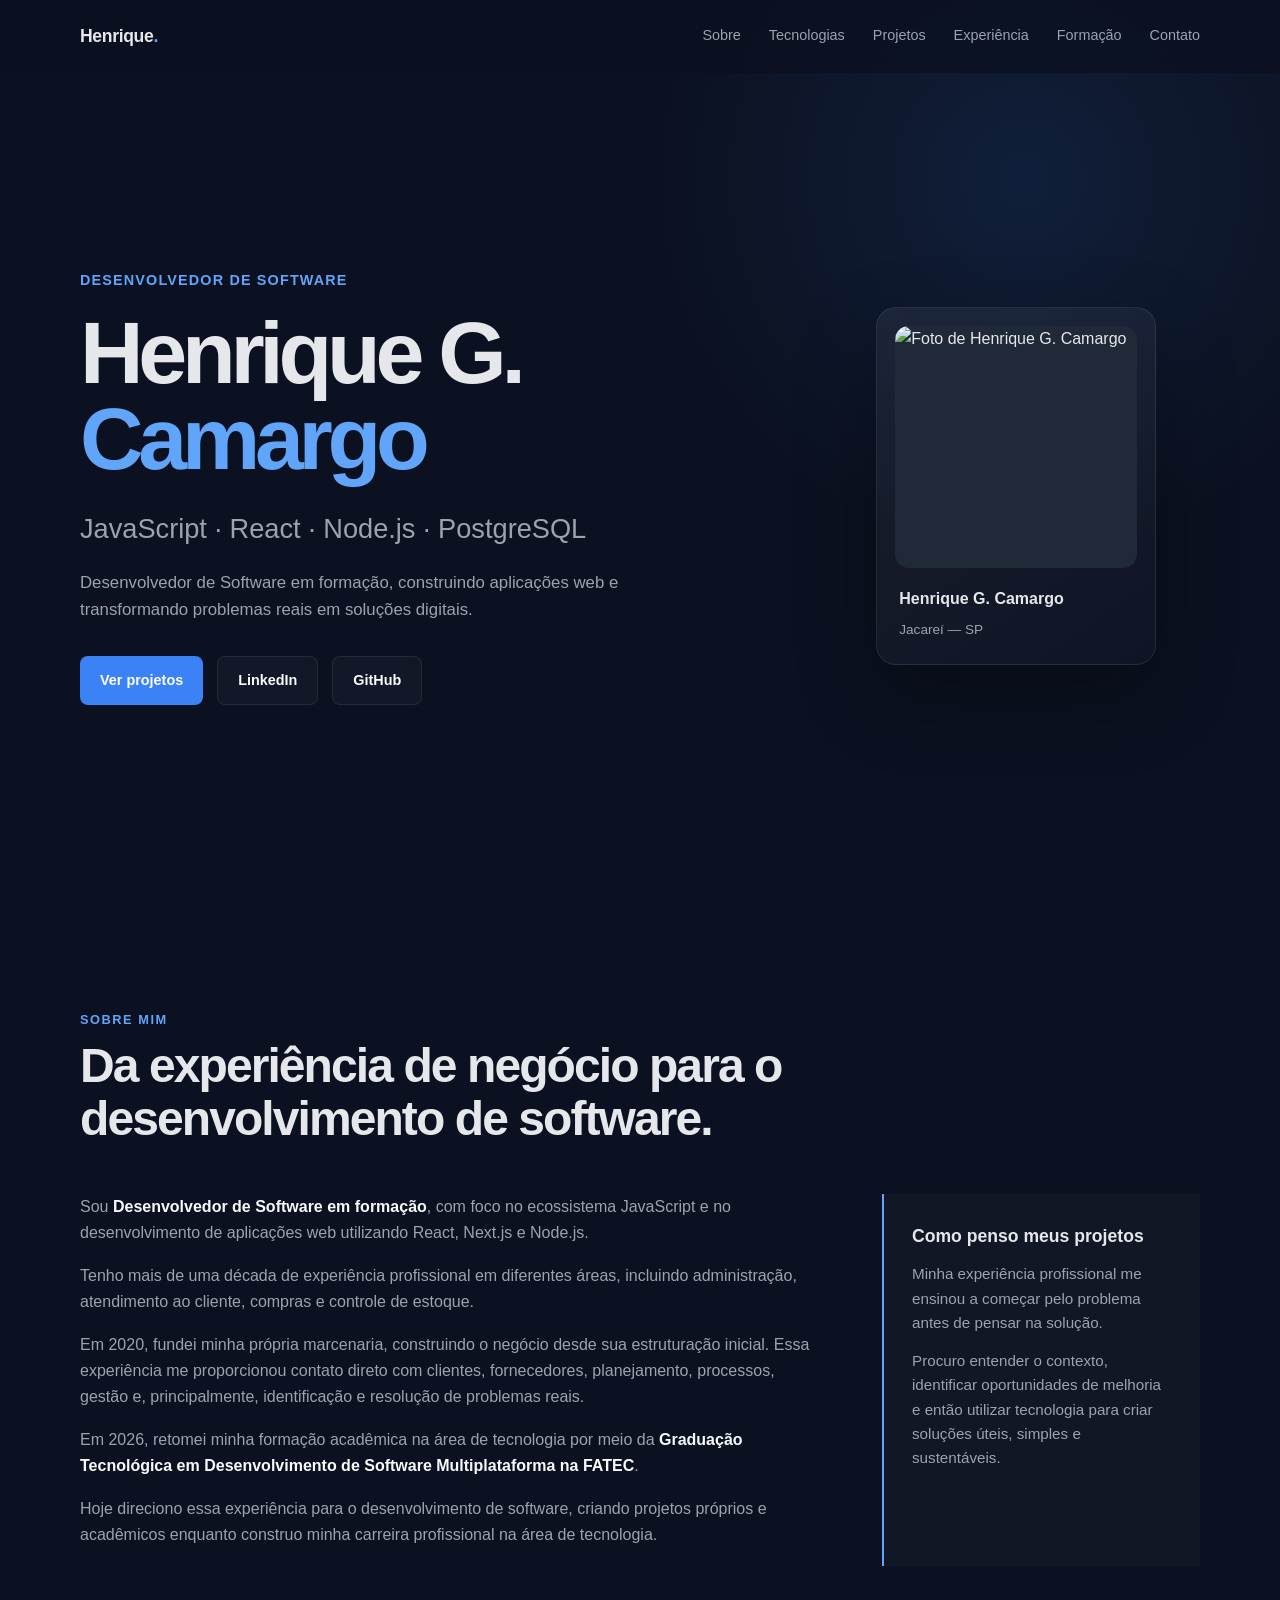
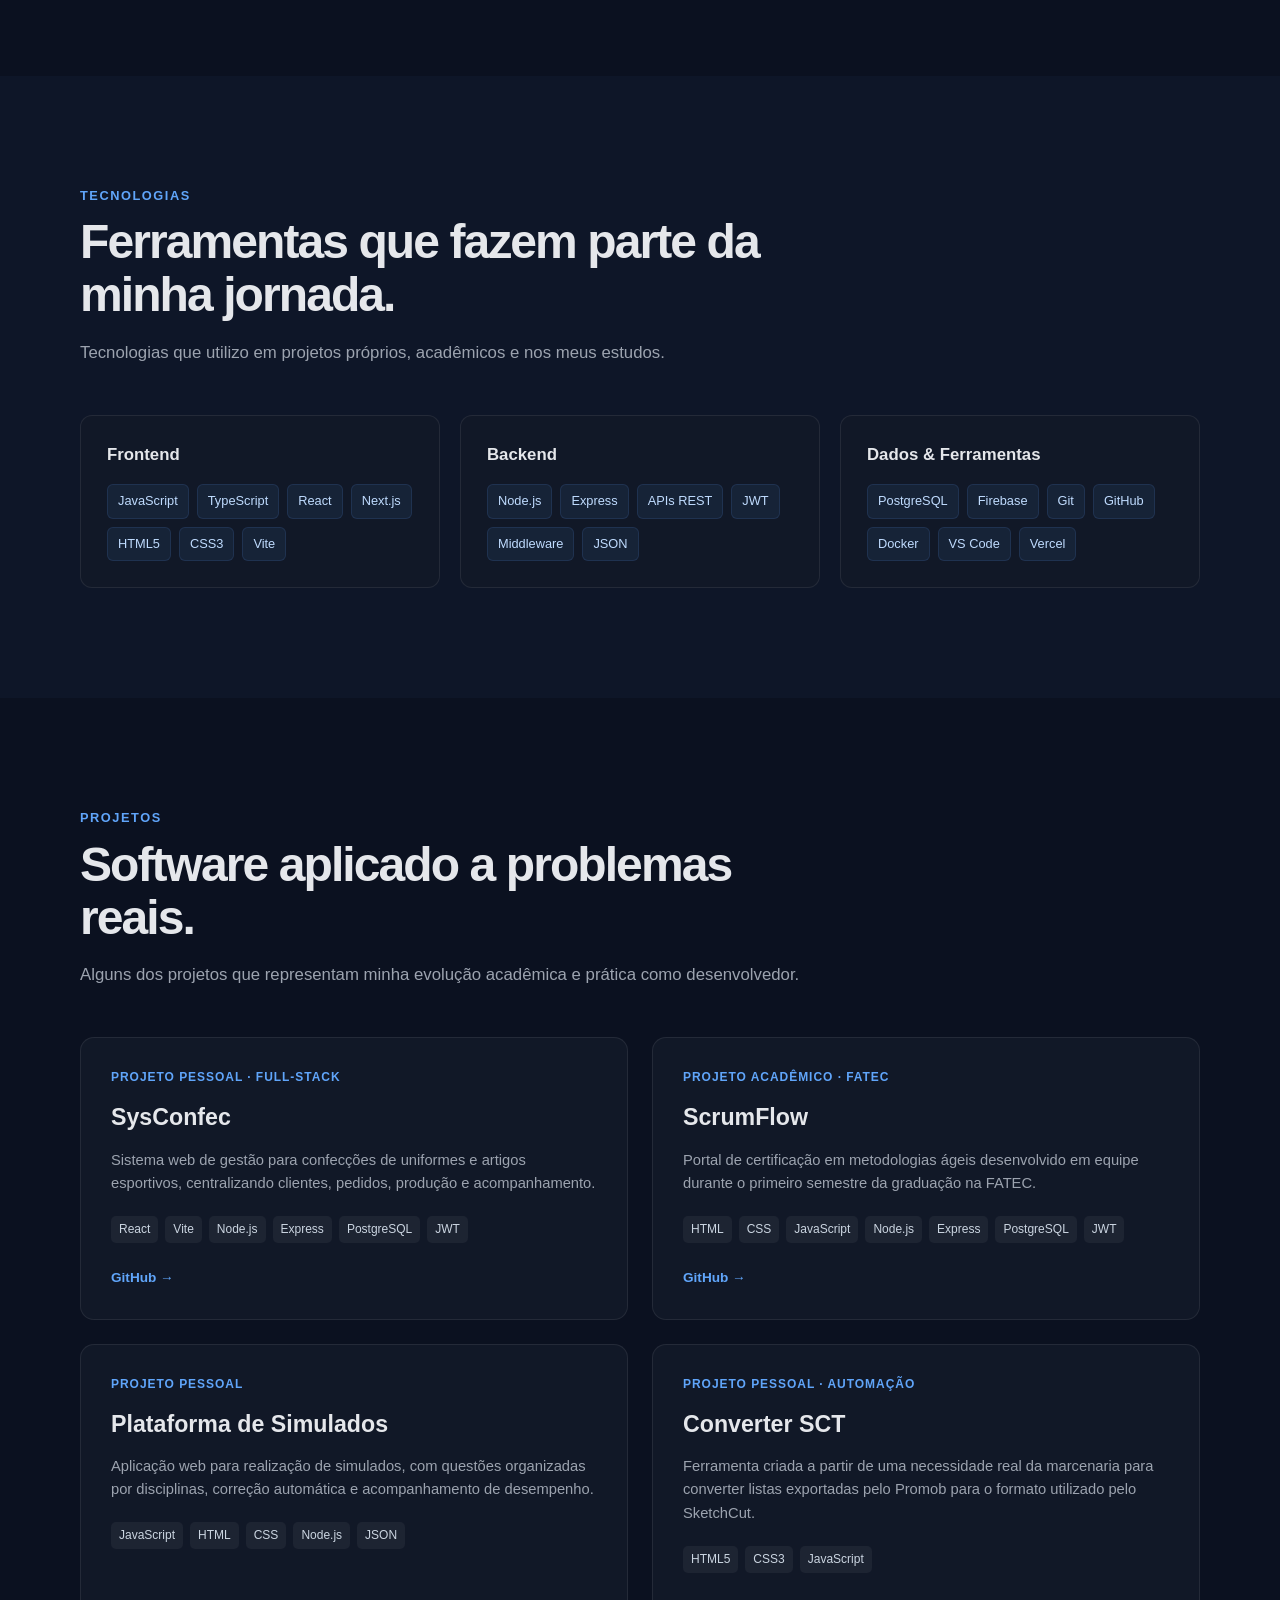
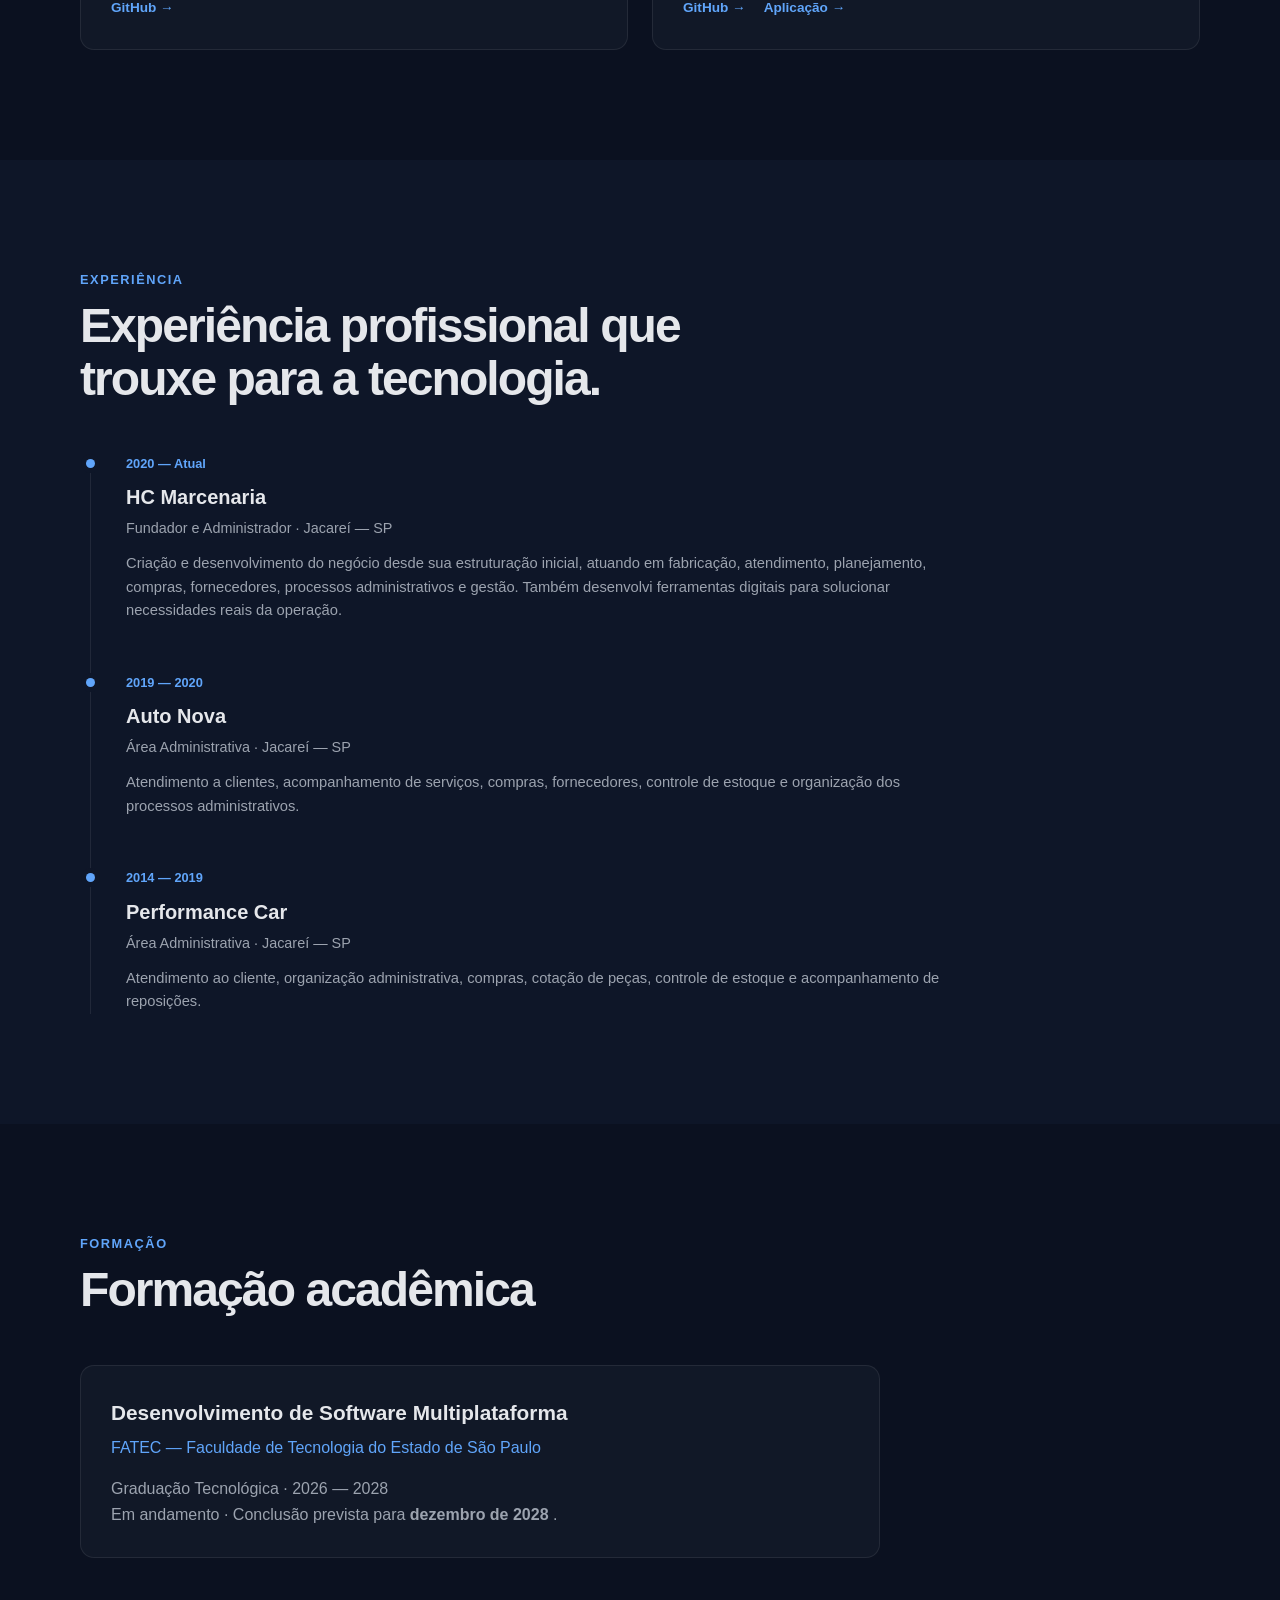
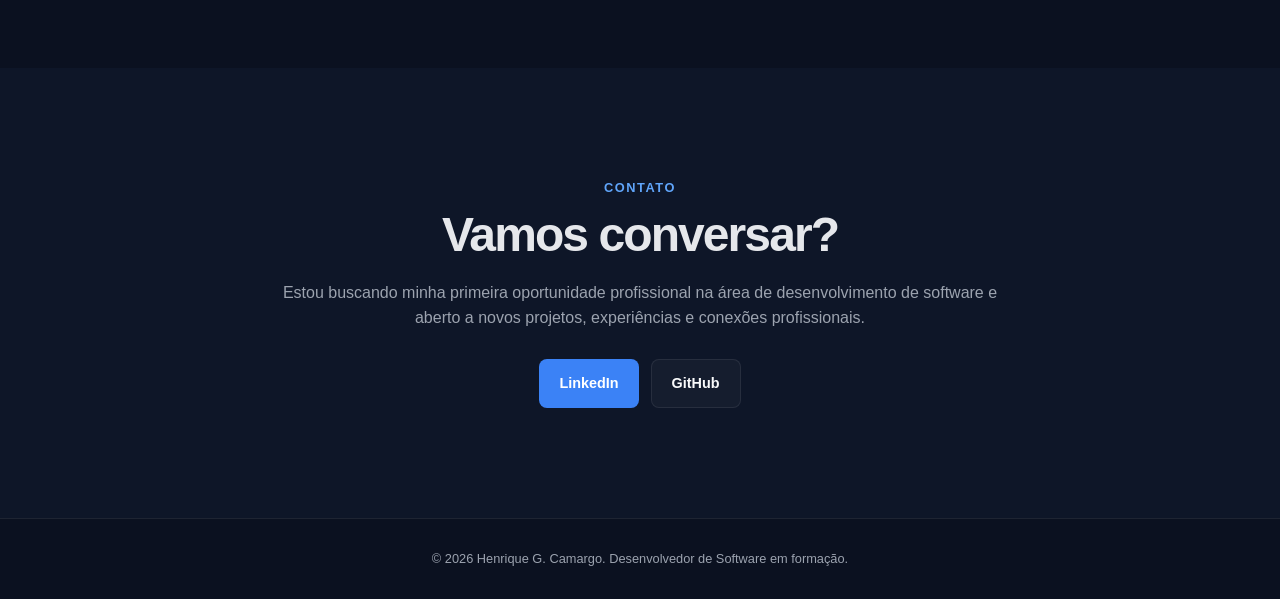
==== commit 8271cb47: "fix: ajuste par aum arquivo apenas para poder testar no github pages" ====
--- a/index.html
+++ b/index.html
@@ -6,11 +6,944 @@
 
     <meta name="viewport" content="width=device-width, initial-scale=1.0">
 
-    <meta name="description" content="Portfólio de Henrique G. Camargo, Desenvolvedor de Software em formação.">
+    <meta name="description"
+        content="Henrique G. Camargo — Desenvolvedor de Software em formação, com foco em JavaScript, React e Node.js.">
+
+    <meta name="author" content="Henrique G. Camargo">
 
     <title>Henrique G. Camargo | Desenvolvedor de Software</title>
 
-    <link rel="stylesheet" href="css/style.css">
+    <style>
+        /* =====================================================
+           RESET
+        ===================================================== */
+
+        * {
+            margin: 0;
+            padding: 0;
+            box-sizing: border-box;
+        }
+
+        html {
+            scroll-behavior: smooth;
+        }
+
+        body {
+            font-family:
+                Inter,
+                -apple-system,
+                BlinkMacSystemFont,
+                "Segoe UI",
+                Roboto,
+                Arial,
+                sans-serif;
+
+            background: #0b1120;
+            color: #e5e7eb;
+            line-height: 1.6;
+        }
+
+        a {
+            color: inherit;
+            text-decoration: none;
+        }
+
+        img {
+            max-width: 100%;
+            display: block;
+        }
+
+        /* =====================================================
+           VARIABLES
+        ===================================================== */
+
+        :root {
+            --background: #0b1120;
+            --background-light: #111827;
+            --card: #111827;
+            --card-hover: #172033;
+
+            --text: #f9fafb;
+            --text-secondary: #9ca3af;
+
+            --primary: #60a5fa;
+            --primary-dark: #3b82f6;
+
+            --border: rgba(255, 255, 255, 0.08);
+
+            --max-width: 1120px;
+        }
+
+        /* =====================================================
+           CONTAINER
+        ===================================================== */
+
+        .container {
+            width: min(calc(100% - 40px),
+                    var(--max-width));
+
+            margin: 0 auto;
+        }
+
+        /* =====================================================
+           HEADER
+        ===================================================== */
+
+        .header {
+            position: fixed;
+            top: 0;
+            left: 0;
+            width: 100%;
+
+            z-index: 1000;
+
+            background: rgba(11, 17, 32, 0.75);
+
+            backdrop-filter: blur(14px);
+            -webkit-backdrop-filter: blur(14px);
+
+            border-bottom: 1px solid transparent;
+
+            transition:
+                background 0.3s ease,
+                border-color 0.3s ease,
+                box-shadow 0.3s ease;
+        }
+
+        .header-scrolled {
+            background: rgba(11, 17, 32, 0.95);
+            border-color: var(--border);
+
+            box-shadow:
+                0 10px 30px rgba(0, 0, 0, 0.25);
+        }
+
+        .header-content {
+            height: 72px;
+
+            display: flex;
+            align-items: center;
+            justify-content: space-between;
+        }
+
+        .logo {
+            font-size: 1.1rem;
+            font-weight: 700;
+
+            letter-spacing: -0.02em;
+        }
+
+        .logo span {
+            color: var(--primary);
+        }
+
+        .navigation {
+            display: flex;
+            align-items: center;
+            gap: 28px;
+        }
+
+        .navigation a {
+            color: var(--text-secondary);
+
+            font-size: 0.9rem;
+            font-weight: 500;
+
+            transition:
+                color 0.2s ease;
+        }
+
+        .navigation a:hover {
+            color: var(--text);
+        }
+
+        .menu-button {
+            display: none;
+
+            border: 0;
+            background: transparent;
+
+            color: var(--text);
+
+            font-size: 1.6rem;
+
+            cursor: pointer;
+        }
+
+        /* =====================================================
+           HERO
+        ===================================================== */
+
+        .hero {
+            min-height: 100vh;
+
+            display: flex;
+            align-items: center;
+
+            padding-top: 72px;
+
+            background:
+                radial-gradient(circle at 80% 20%,
+                    rgba(59, 130, 246, 0.12),
+                    transparent 30%),
+                var(--background);
+        }
+
+        .hero-content {
+            display: grid;
+
+            grid-template-columns:
+                minmax(0, 1.3fr) minmax(280px, 0.7fr);
+
+            gap: 70px;
+
+            align-items: center;
+        }
+
+        .hero-text {
+            max-width: 700px;
+        }
+
+        .eyebrow {
+            display: inline-block;
+
+            margin-bottom: 18px;
+
+            color: var(--primary);
+
+            font-size: 0.9rem;
+            font-weight: 600;
+
+            letter-spacing: 0.08em;
+            text-transform: uppercase;
+        }
+
+        .hero h1 {
+            font-size: clamp(2.8rem,
+                    7vw,
+                    5.5rem);
+
+            line-height: 0.98;
+
+            letter-spacing: -0.06em;
+
+            margin-bottom: 24px;
+        }
+
+        .hero h1 span {
+            color: var(--primary);
+        }
+
+        .hero-role {
+            font-size: clamp(1.2rem,
+                    3vw,
+                    1.7rem);
+
+            color: var(--text-secondary);
+
+            margin-bottom: 20px;
+        }
+
+        .hero-description {
+            max-width: 650px;
+
+            color: var(--text-secondary);
+
+            font-size: 1.05rem;
+        }
+
+        .hero-actions {
+            display: flex;
+            flex-wrap: wrap;
+
+            gap: 14px;
+
+            margin-top: 32px;
+        }
+
+        .button {
+            display: inline-flex;
+
+            align-items: center;
+            justify-content: center;
+
+            padding: 12px 20px;
+
+            border-radius: 8px;
+
+            font-size: 0.9rem;
+            font-weight: 600;
+
+            transition:
+                transform 0.2s ease,
+                background 0.2s ease,
+                border-color 0.2s ease;
+        }
+
+        .button:hover {
+            transform: translateY(-2px);
+        }
+
+        .button-primary {
+            background: var(--primary-dark);
+            color: white;
+        }
+
+        .button-primary:hover {
+            background: #2563eb;
+        }
+
+        .button-secondary {
+            border: 1px solid var(--border);
+            background: rgba(255, 255, 255, 0.03);
+            color: var(--text);
+        }
+
+        .button-secondary:hover {
+            border-color: rgba(255, 255, 255, 0.18);
+            background: rgba(255, 255, 255, 0.06);
+        }
+
+        /* =====================================================
+           PROFILE
+        ===================================================== */
+
+        .profile-wrapper {
+            display: flex;
+            justify-content: center;
+        }
+
+        .profile-card {
+            width: 280px;
+
+            padding: 18px;
+
+            border-radius: 20px;
+
+            border: 1px solid var(--border);
+
+            background:
+                linear-gradient(145deg,
+                    rgba(255, 255, 255, 0.06),
+                    rgba(255, 255, 255, 0.02));
+
+            box-shadow:
+                0 30px 80px rgba(0, 0, 0, 0.3);
+        }
+
+        .profile-image {
+            width: 100%;
+            aspect-ratio: 1;
+
+            object-fit: cover;
+
+            border-radius: 14px;
+
+            background: #1f2937;
+        }
+
+        .profile-info {
+            padding: 18px 4px 4px;
+        }
+
+        .profile-info strong {
+            display: block;
+
+            font-size: 1rem;
+
+            margin-bottom: 4px;
+        }
+
+        .profile-info span {
+            color: var(--text-secondary);
+
+            font-size: 0.85rem;
+        }
+
+        /* =====================================================
+           SECTIONS
+        ===================================================== */
+
+        section {
+            scroll-margin-top: 90px;
+        }
+
+        .section {
+            padding: 110px 0;
+        }
+
+        .section-alt {
+            background: #0e1628;
+        }
+
+        .section-header {
+            max-width: 720px;
+
+            margin-bottom: 48px;
+        }
+
+        .section-label {
+            display: block;
+
+            margin-bottom: 10px;
+
+            color: var(--primary);
+
+            font-size: 0.8rem;
+            font-weight: 700;
+
+            letter-spacing: 0.12em;
+            text-transform: uppercase;
+        }
+
+        .section h2 {
+            font-size: clamp(2rem,
+                    5vw,
+                    3rem);
+
+            line-height: 1.1;
+
+            letter-spacing: -0.04em;
+
+            margin-bottom: 18px;
+        }
+
+        .section-intro {
+            color: var(--text-secondary);
+
+            font-size: 1.05rem;
+        }
+
+        /* =====================================================
+           ABOUT
+        ===================================================== */
+
+        .about-grid {
+            display: grid;
+
+            grid-template-columns:
+                1.4fr 0.6fr;
+
+            gap: 60px;
+        }
+
+        .about-text p {
+            color: var(--text-secondary);
+
+            margin-bottom: 18px;
+        }
+
+        .about-text strong {
+            color: var(--text);
+        }
+
+        .about-highlight {
+            padding: 28px;
+
+            border-left:
+                2px solid var(--primary);
+
+            background:
+                rgba(255, 255, 255, 0.025);
+        }
+
+        .about-highlight strong {
+            display: block;
+
+            font-size: 1.1rem;
+
+            margin-bottom: 12px;
+        }
+
+        .about-highlight p {
+            color: var(--text-secondary);
+
+            font-size: 0.95rem;
+        }
+
+        /* =====================================================
+           TECHNOLOGIES
+        ===================================================== */
+
+        .technology-grid {
+            display: grid;
+
+            grid-template-columns:
+                repeat(3, 1fr);
+
+            gap: 20px;
+        }
+
+        .technology-card {
+            padding: 26px;
+
+            border:
+                1px solid var(--border);
+
+            border-radius: 12px;
+
+            background: var(--card);
+        }
+
+        .technology-card h3 {
+            margin-bottom: 16px;
+
+            font-size: 1.05rem;
+        }
+
+        .technology-list {
+            display: flex;
+
+            flex-wrap: wrap;
+
+            gap: 8px;
+        }
+
+        .technology-tag {
+            padding: 6px 10px;
+
+            border-radius: 6px;
+
+            background:
+                rgba(96, 165, 250, 0.08);
+
+            border:
+                1px solid rgba(96, 165, 250, 0.12);
+
+            color: #bfdbfe;
+
+            font-size: 0.8rem;
+        }
+
+        /* =====================================================
+           PROJECTS
+        ===================================================== */
+
+        .projects {
+            display: grid;
+
+            grid-template-columns:
+                repeat(2, 1fr);
+
+            gap: 24px;
+        }
+
+        .project-card {
+            display: flex;
+            flex-direction: column;
+
+            padding: 30px;
+
+            border:
+                1px solid var(--border);
+
+            border-radius: 14px;
+
+            background: var(--card);
+
+            transition:
+                transform 0.25s ease,
+                background 0.25s ease,
+                border-color 0.25s ease;
+        }
+
+        .project-card:hover {
+            transform: translateY(-5px);
+
+            background: var(--card-hover);
+
+            border-color:
+                rgba(96, 165, 250, 0.22);
+        }
+
+        .project-type {
+            margin-bottom: 12px;
+
+            color: var(--primary);
+
+            font-size: 0.75rem;
+            font-weight: 700;
+
+            letter-spacing: 0.08em;
+            text-transform: uppercase;
+        }
+
+        .project-card h3 {
+            font-size: 1.45rem;
+
+            margin-bottom: 12px;
+        }
+
+        .project-card p {
+            color: var(--text-secondary);
+
+            font-size: 0.92rem;
+
+            margin-bottom: 20px;
+        }
+
+        .project-stack {
+            display: flex;
+
+            flex-wrap: wrap;
+
+            gap: 7px;
+
+            margin-bottom: 24px;
+        }
+
+        .project-stack span {
+            color: #cbd5e1;
+
+            font-size: 0.75rem;
+
+            padding: 4px 8px;
+
+            border-radius: 5px;
+
+            background: rgba(255, 255, 255, 0.05);
+        }
+
+        .project-links {
+            display: flex;
+
+            gap: 18px;
+
+            margin-top: auto;
+        }
+
+        .project-links a {
+            color: var(--primary);
+
+            font-size: 0.85rem;
+            font-weight: 600;
+        }
+
+        .project-links a:hover {
+            text-decoration: underline;
+        }
+
+        /* =====================================================
+           EXPERIENCE
+        ===================================================== */
+
+        .timeline {
+            position: relative;
+
+            max-width: 850px;
+
+            border-left:
+                1px solid var(--border);
+
+            margin-left: 10px;
+        }
+
+        .timeline-item {
+            position: relative;
+
+            padding:
+                0 0 50px 35px;
+        }
+
+        .timeline-item:last-child {
+            padding-bottom: 0;
+        }
+
+        .timeline-item::before {
+            content: "";
+
+            position: absolute;
+
+            left: -5px;
+            top: 5px;
+
+            width: 9px;
+            height: 9px;
+
+            border-radius: 50%;
+
+            background: var(--primary);
+
+            box-shadow:
+                0 0 0 5px var(--background);
+        }
+
+        .section-alt .timeline-item::before {
+            box-shadow:
+                0 0 0 5px #0e1628;
+        }
+
+        .timeline-date {
+            color: var(--primary);
+
+            font-size: 0.8rem;
+            font-weight: 600;
+
+            margin-bottom: 7px;
+        }
+
+        .timeline-item h3 {
+            font-size: 1.25rem;
+
+            margin-bottom: 4px;
+        }
+
+        .timeline-role {
+            color: var(--text-secondary);
+
+            font-size: 0.9rem;
+
+            margin-bottom: 12px;
+        }
+
+        .timeline-item p {
+            color: var(--text-secondary);
+
+            font-size: 0.92rem;
+        }
+
+        /* =====================================================
+           EDUCATION
+        ===================================================== */
+
+        .education-card {
+            max-width: 800px;
+
+            padding: 30px;
+
+            border:
+                1px solid var(--border);
+
+            border-radius: 14px;
+
+            background: var(--card);
+        }
+
+        .education-card h3 {
+            font-size: 1.3rem;
+
+            margin-bottom: 6px;
+        }
+
+        .education-card .institution {
+            color: var(--primary);
+
+            margin-bottom: 15px;
+        }
+
+        .education-card p {
+            color: var(--text-secondary);
+        }
+
+        /* =====================================================
+           CONTACT
+        ===================================================== */
+
+        .contact {
+            text-align: center;
+
+            max-width: 720px;
+
+            margin: 0 auto;
+        }
+
+        .contact p {
+            color: var(--text-secondary);
+
+            margin-bottom: 28px;
+        }
+
+        .contact-links {
+            display: flex;
+
+            justify-content: center;
+
+            flex-wrap: wrap;
+
+            gap: 12px;
+        }
+
+        /* =====================================================
+           FOOTER
+        ===================================================== */
+
+        footer {
+            padding: 30px 0;
+
+            border-top:
+                1px solid var(--border);
+
+            color: var(--text-secondary);
+
+            font-size: 0.8rem;
+
+            text-align: center;
+        }
+
+        /* =====================================================
+           REVEAL ANIMATION
+        ===================================================== */
+
+        .reveal {
+            opacity: 0;
+
+            transform: translateY(20px);
+
+            transition:
+                opacity 0.7s ease,
+                transform 0.7s ease;
+        }
+
+        .reveal-visible {
+            opacity: 1;
+
+            transform: translateY(0);
+        }
+
+        /* =====================================================
+           RESPONSIVE
+        ===================================================== */
+
+        @media (max-width: 850px) {
+
+            .hero-content {
+                grid-template-columns: 1fr;
+
+                gap: 40px;
+            }
+
+            .profile-wrapper {
+                justify-content: flex-start;
+            }
+
+            .profile-card {
+                width: 220px;
+            }
+
+            .about-grid {
+                grid-template-columns: 1fr;
+
+                gap: 30px;
+            }
+
+            .technology-grid {
+                grid-template-columns: 1fr;
+            }
+
+            .projects {
+                grid-template-columns: 1fr;
+            }
+
+        }
+
+        @media (max-width: 700px) {
+
+            .container {
+                width:
+                    min(calc(100% - 28px),
+                        var(--max-width));
+            }
+
+            .header-content {
+                height: 64px;
+            }
+
+            .navigation {
+                position: absolute;
+
+                top: 64px;
+                left: 0;
+
+                width: 100%;
+
+                display: none;
+
+                flex-direction: column;
+
+                align-items: flex-start;
+
+                gap: 0;
+
+                padding: 10px 14px 18px;
+
+                background:
+                    rgba(11, 17, 32, 0.98);
+
+                border-bottom:
+                    1px solid var(--border);
+            }
+
+            .navigation-open {
+                display: flex;
+            }
+
+            .navigation a {
+                width: 100%;
+
+                padding: 12px 0;
+            }
+
+            .menu-button {
+                display: block;
+            }
+
+            .hero {
+                padding-top: 110px;
+
+                min-height: auto;
+
+                padding-bottom: 90px;
+            }
+
+            .hero h1 {
+                font-size: 3rem;
+            }
+
+            .hero-actions {
+                flex-direction: column;
+
+                align-items: stretch;
+            }
+
+            .button {
+                width: 100%;
+            }
+
+            .section {
+                padding: 80px 0;
+            }
+
+            .profile-wrapper {
+                justify-content: center;
+            }
+
+            .profile-card {
+                width: 210px;
+            }
+
+        }
+
+        @media (prefers-reduced-motion: reduce) {
+
+            html {
+                scroll-behavior: auto;
+            }
+
+            *,
+            *::before,
+            *::after {
+                transition: none !important;
+                animation: none !important;
+            }
+
+            .reveal {
+                opacity: 1;
+
+                transform: none;
+            }
+
+        }
+    </style>
 </head>
 
 <body>
@@ -21,31 +954,43 @@
 
     <header class="header">
 
-        <div class="container header-container">
+        <div class="container header-content">
 
             <a href="#inicio" class="logo">
                 Henrique<span>.</span>
             </a>
 
-            <button id="menu-button" class="menu-button" type="button" aria-label="Abrir menu" aria-expanded="false">
+            <nav class="navigation">
+
+                <a href="#sobre">
+                    Sobre
+                </a>
+
+                <a href="#tecnologias">
+                    Tecnologias
+                </a>
+
+                <a href="#projetos">
+                    Projetos
+                </a>
+
+                <a href="#experiencia">
+                    Experiência
+                </a>
+
+                <a href="#formacao">
+                    Formação
+                </a>
+
+                <a href="#contato">
+                    Contato
+                </a>
+
+            </nav>
+
+            <button class="menu-button" type="button" aria-label="Abrir menu" aria-expanded="false">
                 ☰
             </button>
-
-            <nav id="navigation" class="navigation">
-
-                <a href="#inicio">Início</a>
-
-                <a href="#sobre">Sobre</a>
-
-                <a href="#projetos">Projetos</a>
-
-                <a href="#experiencia">Experiência</a>
-
-                <a href="#formacao">Formação</a>
-
-                <a href="#contato">Contato</a>
-
-            </nav>
 
         </div>
 
@@ -60,55 +1005,69 @@
 
         <section id="inicio" class="hero">
 
-            <div class="container hero-container">
-
-                <div class="hero-content reveal">
-
-                    <p class="hero-overline">
-                        Desenvolvedor de Software em formação
+            <div class="container hero-content">
+
+                <div class="hero-text reveal">
+
+                    <span class="eyebrow">
+                        Desenvolvedor de Software
+                    </span>
+
+                    <h1>
+                        Henrique G.
+                        <span>Camargo</span>
+                    </h1>
+
+                    <p class="hero-role">
+                        JavaScript · React · Node.js · PostgreSQL
                     </p>
 
-                    <h1>
-                        Olá, eu sou
-                        <span>Henrique G. Camargo</span>
-                    </h1>
-
                     <p class="hero-description">
-                        Desenvolvedor focado no ecossistema JavaScript,
-                        criando aplicações web e transformando problemas
-                        reais em soluções digitais.
+                        Desenvolvedor de Software em formação,
+                        construindo aplicações web e transformando
+                        problemas reais em soluções digitais.
                     </p>
 
-                    <div class="hero-technologies">
-
-                        <span>JavaScript</span>
-                        <span>React</span>
-                        <span>Node.js</span>
-                        <span>Next.js</span>
-
-                    </div>
-
                     <div class="hero-actions">
 
-                        <a href="#projetos" class="button button-primary">
+                        <a class="button button-primary" href="#projetos">
                             Ver projetos
                         </a>
 
-                        <a href="https://www.linkedin.com/in/henrique-camargo-6275a6394/" target="_blank"
-                            rel="noopener noreferrer" class="button button-secondary">
+                        <a class="button button-secondary"
+                            href="https://www.linkedin.com/in/henrique-camargo-6275a6394/" target="_blank"
+                            rel="noopener noreferrer">
                             LinkedIn
                         </a>
 
+                        <a class="button button-secondary" href="https://github.com/henriqueptbd-cell" target="_blank"
+                            rel="noopener noreferrer">
+                            GitHub
+                        </a>
+
                     </div>
 
                 </div>
 
 
-                <div class="hero-image reveal">
-
-                    <div class="profile-image-container">
-
-                        <img src="https://avatars.githubusercontent.com/u/233653222?v=4" alt="Henrique G. Camargo">
+                <div class="profile-wrapper reveal">
+
+                    <div class="profile-card">
+
+                        <img class="profile-image" src="https://avatars.githubusercontent.com/u/233653222?v=4"
+                            alt="Foto de Henrique G. Camargo">
+
+                        <div class="profile-info">
+
+                            <strong>
+                                Henrique G. Camargo
+                            </strong>
+
+                            <span>
+                                Jacareí — SP
+                            </span>
+
+                        </div>
 
                     </div>
 
@@ -129,12 +1088,13 @@
 
                 <div class="section-header reveal">
 
-                    <p class="section-overline">
+                    <span class="section-label">
                         Sobre mim
-                    </p>
+                    </span>
 
                     <h2>
-                        Uma trajetória diferente na tecnologia.
+                        Da experiência de negócio
+                        para o desenvolvimento de software.
                     </h2>
 
                 </div>
@@ -145,68 +1105,67 @@
                     <div class="about-text reveal">
 
                         <p>
-                            Sou <strong>Desenvolvedor de Software em formação</strong>,
-                            atualmente cursando a Graduação Tecnológica em
-                            Desenvolvimento de Software Multiplataforma na FATEC.
+                            Sou <strong>Desenvolvedor de Software
+                                em formação</strong>, com foco no
+                            ecossistema JavaScript e no desenvolvimento
+                            de aplicações web utilizando React,
+                            Next.js e Node.js.
                         </p>
 
                         <p>
-                            Minha trajetória profissional começou em áreas
-                            administrativas, onde desenvolvi experiência com
-                            atendimento, compras, estoque, processos e gestão.
+                            Tenho mais de uma década de experiência
+                            profissional em diferentes áreas,
+                            incluindo administração, atendimento ao
+                            cliente, compras e controle de estoque.
                         </p>
 
                         <p>
-                            Em 2020, fundei minha própria marcenaria e construí
-                            o negócio desde sua estruturação inicial.
-                            Foi nesse contexto que comecei a perceber como
-                            a tecnologia poderia resolver problemas reais
-                            da operação.
+                            Em 2020, fundei minha própria marcenaria,
+                            construindo o negócio desde sua estruturação
+                            inicial. Essa experiência me proporcionou
+                            contato direto com clientes, fornecedores,
+                            planejamento, processos, gestão e,
+                            principalmente, identificação e resolução
+                            de problemas reais.
                         </p>
 
                         <p>
-                            Hoje utilizo essa experiência para desenvolver
-                            software com uma perspectiva diferente:
-                            <strong>entender primeiro o problema e depois
-                                construir a solução.</strong>
+                            Em 2026, retomei minha formação acadêmica
+                            na área de tecnologia por meio da
+                            <strong>Graduação Tecnológica em
+                                Desenvolvimento de Software
+                                Multiplataforma na FATEC</strong>.
                         </p>
 
+                        <p>
+                            Hoje direciono essa experiência para o
+                            desenvolvimento de software, criando
+                            projetos próprios e acadêmicos enquanto
+                            construo minha carreira profissional na
+                            área de tecnologia.
+                        </p>
+
                     </div>
 
 
                     <div class="about-highlight reveal">
 
-                        <div class="highlight-item">
-
-                            <strong>2020</strong>
-
-                            <span>
-                                Início da HC Marcenaria
-                            </span>
-
-                        </div>
-
-
-                        <div class="highlight-item">
-
-                            <strong>2026</strong>
-
-                            <span>
-                                Início da graduação em tecnologia
-                            </span>
-
-                        </div>
-
-
-                        <div class="highlight-item">
-
-                            <strong>2028</strong>
-
-                            <span>
-                                Previsão de conclusão da graduação
-                            </span>
-
-                        </div>
+                        <strong>
+                            Como penso meus projetos
+                        </strong>
+
+                        <p>
+                            Minha experiência profissional me ensinou
+                            a começar pelo problema antes de pensar
+                            na solução.
+                        </p>
+
+                        <p style="margin-top: 14px;">
+                            Procuro entender o contexto, identificar
+                            oportunidades de melhoria e então utilizar
+                            tecnologia para criar soluções úteis,
+                            simples e sustentáveis.
+                        </p>
 
                     </div>
 
@@ -221,87 +1180,148 @@
              TECNOLOGIAS
         ================================================== -->
 
-        <section class="section section-alt">
+        <section id="tecnologias" class="section section-alt">
 
             <div class="container">
 
                 <div class="section-header reveal">
 
-                    <p class="section-overline">
+                    <span class="section-label">
                         Tecnologias
+                    </span>
+
+                    <h2>
+                        Ferramentas que fazem parte
+                        da minha jornada.
+                    </h2>
+
+                    <p class="section-intro">
+                        Tecnologias que utilizo em projetos
+                        próprios, acadêmicos e nos meus estudos.
                     </p>
 
-                    <h2>
-                        Ferramentas que fazem parte da minha evolução.
-                    </h2>
-
                 </div>
 
 
-                <div class="technology-grid reveal">
-
-                    <div class="technology-card">
-
-                        <span class="technology-icon">
-                            JS
-                        </span>
-
-                        <h3>JavaScript</h3>
-
-                        <p>
-                            Linguagem principal dos meus projetos
-                            e base do meu desenvolvimento web.
-                        </p>
-
-                    </div>
-
-
-                    <div class="technology-card">
-
-                        <span class="technology-icon">
-                            RE
-                        </span>
-
-                        <h3>React</h3>
-
-                        <p>
-                            Desenvolvimento de interfaces,
-                            componentes e aplicações web.
-                        </p>
-
-                    </div>
-
-
-                    <div class="technology-card">
-
-                        <span class="technology-icon">
-                            ND
-                        </span>
-
-                        <h3>Node.js</h3>
-
-                        <p>
-                            Desenvolvimento backend,
-                            APIs REST e integração com sistemas.
-                        </p>
-
-                    </div>
-
-
-                    <div class="technology-card">
-
-                        <span class="technology-icon">
-                            DB
-                        </span>
-
-                        <h3>PostgreSQL</h3>
-
-                        <p>
-                            Estruturação e manipulação de
-                            bancos de dados relacionais.
-                        </p>
-
-                    </div>
+                <div class="technology-grid">
+
+                    <article class="technology-card reveal">
+
+                        <h3>
+                            Frontend
+                        </h3>
+
+                        <div class="technology-list">
+
+                            <span class="technology-tag">
+                                JavaScript
+                            </span>
+
+                            <span class="technology-tag">
+                                TypeScript
+                            </span>
+
+                            <span class="technology-tag">
+                                React
+                            </span>
+
+                            <span class="technology-tag">
+                                Next.js
+                            </span>
+
+                            <span class="technology-tag">
+                                HTML5
+                            </span>
+
+                            <span class="technology-tag">
+                                CSS3
+                            </span>
+
+                            <span class="technology-tag">
+                                Vite
+                            </span>
+
+                        </div>
+
+                    </article>
+
+
+                    <article class="technology-card reveal">
+
+                        <h3>
+                            Backend
+                        </h3>
+
+                        <div class="technology-list">
+
+                            <span class="technology-tag">
+                                Node.js
+                            </span>
+
+                            <span class="technology-tag">
+                                Express
+                            </span>
+
+                            <span class="technology-tag">
+                                APIs REST
+                            </span>
+
+                            <span class="technology-tag">
+                                JWT
+                            </span>
+
+                            <span class="technology-tag">
+                                Middleware
+                            </span>
+
+                            <span class="technology-tag">
+                                JSON
+                            </span>
+
+                        </div>
+
+                    </article>
+
+
+                    <article class="technology-card reveal">
+
+                        <h3>
+                            Dados & Ferramentas
+                        </h3>
+
+                        <div class="technology-list">
+
+                            <span class="technology-tag">
+                                PostgreSQL
+                            </span>
+
+                            <span class="technology-tag">
+                                Firebase
+                            </span>
+
+                            <span class="technology-tag">
+                                Git
+                            </span>
+
+                            <span class="technology-tag">
+                                GitHub
+                            </span>
+
+                            <span class="technology-tag">
+                                Docker
+                            </span>
+
+                            <span class="technology-tag">
+                                VS Code
+                            </span>
+
+                            <span class="technology-tag">
+                                Vercel
+                            </span>
+
+                        </div>
+
+                    </article>
 
                 </div>
 
@@ -320,61 +1340,59 @@
 
                 <div class="section-header reveal">
 
-                    <p class="section-overline">
+                    <span class="section-label">
                         Projetos
+                    </span>
+
+                    <h2>
+                        Software aplicado a problemas reais.
+                    </h2>
+
+                    <p class="section-intro">
+                        Alguns dos projetos que representam minha
+                        evolução acadêmica e prática como desenvolvedor.
                     </p>
 
-                    <h2>
-                        Projetos que representam minha evolução.
-                    </h2>
-
-                    <p>
-                        Projetos próprios e acadêmicos desenvolvidos
-                        durante minha formação.
-                    </p>
-
                 </div>
 
 
-                <div class="projects-grid">
-
-
-                    <!-- SYS CONFEC -->
+                <div class="projects">
+
+                    <!-- SysConfec -->
 
                     <article class="project-card reveal">
 
-                        <div class="project-number">
-                            01
+                        <span class="project-type">
+                            Projeto pessoal · Full-Stack
+                        </span>
+
+                        <h3>
+                            SysConfec
+                        </h3>
+
+                        <p>
+                            Sistema web de gestão para confecções
+                            de uniformes e artigos esportivos,
+                            centralizando clientes, pedidos,
+                            produção e acompanhamento.
+                        </p>
+
+                        <div class="project-stack">
+
+                            <span>React</span>
+                            <span>Vite</span>
+                            <span>Node.js</span>
+                            <span>Express</span>
+                            <span>PostgreSQL</span>
+                            <span>JWT</span>
+
                         </div>
 
-                        <div class="project-content">
-
-                            <span class="project-type">
-                                Projeto próprio
-                            </span>
-
-                            <h3>
-                                SysConfec
-                            </h3>
-
-                            <p>
-                                Sistema web de gestão para confecções,
-                                desenvolvido para centralizar clientes,
-                                pedidos, produção e acompanhamento.
-                            </p>
-
-                            <div class="project-stack">
-
-                                <span>React</span>
-                                <span>Node.js</span>
-                                <span>PostgreSQL</span>
-                                <span>JWT</span>
-
-                            </div>
+                        <div class="project-links">
 
                             <a href="https://github.com/henriqueptbd-cell/SysConfec" target="_blank"
                                 rel="noopener noreferrer">
-                                Ver projeto →
+                                GitHub →
                             </a>
 
                         </div>
@@ -382,42 +1400,41 @@
                     </article>
 
 
-                    <!-- SCRUM FLOW -->
+                    <!-- ScrumFlow -->
 
                     <article class="project-card reveal">
 
-                        <div class="project-number">
-                            02
+                        <span class="project-type">
+                            Projeto acadêmico · FATEC
+                        </span>
+
+                        <h3>
+                            ScrumFlow
+                        </h3>
+
+                        <p>
+                            Portal de certificação em metodologias
+                            ágeis desenvolvido em equipe durante
+                            o primeiro semestre da graduação na FATEC.
+                        </p>
+
+                        <div class="project-stack">
+
+                            <span>HTML</span>
+                            <span>CSS</span>
+                            <span>JavaScript</span>
+                            <span>Node.js</span>
+                            <span>Express</span>
+                            <span>PostgreSQL</span>
+                            <span>JWT</span>
+
                         </div>
 
-                        <div class="project-content">
-
-                            <span class="project-type">
-                                Projeto acadêmico · 1DSM
-                            </span>
-
-                            <h3>
-                                ScrumFlow
-                            </h3>
-
-                            <p>
-                                Portal de certificação em metodologias
-                                ágeis desenvolvido em equipe durante
-                                a graduação na FATEC.
-                            </p>
-
-                            <div class="project-stack">
-
-                                <span>JavaScript</span>
-                                <span>Node.js</span>
-                                <span>Express</span>
-                                <span>PostgreSQL</span>
-
-                            </div>
+                        <div class="project-links">
 
                             <a href="https://github.com/DEVassos/scrum-flow-abp" target="_blank"
                                 rel="noopener noreferrer">
-                                Ver projeto →
+                                GitHub →
                             </a>
 
                         </div>
@@ -425,42 +1442,40 @@
                     </article>
 
 
-                    <!-- SIMULADOR -->
+                    <!-- Simulador -->
 
                     <article class="project-card reveal">
 
-                        <div class="project-number">
-                            03
+                        <span class="project-type">
+                            Projeto pessoal
+                        </span>
+
+                        <h3>
+                            Plataforma de Simulados
+                        </h3>
+
+                        <p>
+                            Aplicação web para realização de
+                            simulados, com questões organizadas
+                            por disciplinas, correção automática
+                            e acompanhamento de desempenho.
+                        </p>
+
+                        <div class="project-stack">
+
+                            <span>JavaScript</span>
+                            <span>HTML</span>
+                            <span>CSS</span>
+                            <span>Node.js</span>
+                            <span>JSON</span>
+
                         </div>
 
-                        <div class="project-content">
-
-                            <span class="project-type">
-                                Projeto próprio
-                            </span>
-
-                            <h3>
-                                Simulador de Provas
-                            </h3>
-
-                            <p>
-                                Plataforma web para realização de
-                                simulados com questões organizadas
-                                por disciplinas e correção automática.
-                            </p>
-
-                            <div class="project-stack">
-
-                                <span>JavaScript</span>
-                                <span>HTML5</span>
-                                <span>CSS3</span>
-                                <span>Node.js</span>
-
-                            </div>
+                        <div class="project-links">
 
                             <a href="https://github.com/henriqueptbd-cell/Simulador-Provas" target="_blank"
                                 rel="noopener noreferrer">
-                                Ver projeto →
+                                GitHub →
                             </a>
 
                         </div>
@@ -468,41 +1483,43 @@
                     </article>
 
 
-                    <!-- CONVERTER -->
+                    <!-- Converter -->
 
                     <article class="project-card reveal">
 
-                        <div class="project-number">
-                            04
+                        <span class="project-type">
+                            Projeto pessoal · Automação
+                        </span>
+
+                        <h3>
+                            Converter SCT
+                        </h3>
+
+                        <p>
+                            Ferramenta criada a partir de uma
+                            necessidade real da marcenaria para
+                            converter listas exportadas pelo
+                            Promob para o formato utilizado pelo
+                            SketchCut.
+                        </p>
+
+                        <div class="project-stack">
+
+                            <span>HTML5</span>
+                            <span>CSS3</span>
+                            <span>JavaScript</span>
+
                         </div>
 
-                        <div class="project-content">
-
-                            <span class="project-type">
-                                Projeto próprio
-                            </span>
-
-                            <h3>
-                                Converter SCT
-                            </h3>
-
-                            <p>
-                                Ferramenta criada a partir de uma
-                                necessidade real da marcenaria para
-                                automatizar a preparação de planos de corte.
-                            </p>
-
-                            <div class="project-stack">
-
-                                <span>JavaScript</span>
-                                <span>HTML5</span>
-                                <span>CSS3</span>
-
-                            </div>
+                        <div class="project-links">
 
                             <a href="https://github.com/henriqueptbd-cell/converter-sct" target="_blank"
                                 rel="noopener noreferrer">
-                                Ver projeto →
+                                GitHub →
+                            </a>
+
+                            <a href="https://converter-sct.vercel.app/" target="_blank" rel="noopener noreferrer">
+                                Aplicação →
                             </a>
 
                         </div>
@@ -526,99 +1543,100 @@
 
                 <div class="section-header reveal">
 
-                    <p class="section-overline">
+                    <span class="section-label">
                         Experiência
-                    </p>
+                    </span>
 
                     <h2>
-                        Experiência profissional além do código.
+                        Experiência profissional
+                        que trouxe para a tecnologia.
                     </h2>
 
                 </div>
 
 
-                <div class="experience-content reveal">
-
-                    <div class="experience-item">
-
-                        <div class="experience-date">
-                            2020 — atual
+                <div class="timeline">
+
+                    <!-- HC -->
+
+                    <article class="timeline-item reveal">
+
+                        <div class="timeline-date">
+                            2020 — Atual
                         </div>
 
-                        <div>
-
-                            <h3>
-                                HC Marcenaria
-                            </h3>
-
-                            <span>
-                                Fundador e Administrador
-                            </span>
-
-                            <p>
-                                Criação e gestão do negócio desde sua
-                                estruturação inicial, envolvendo
-                                atendimento, planejamento, compras,
-                                fornecedores, produção e processos.
-                            </p>
-
+                        <h3>
+                            HC Marcenaria
+                        </h3>
+
+                        <div class="timeline-role">
+                            Fundador e Administrador · Jacareí — SP
                         </div>
 
-                    </div>
-
-
-                    <div class="experience-item">
-
-                        <div class="experience-date">
+                        <p>
+                            Criação e desenvolvimento do negócio
+                            desde sua estruturação inicial,
+                            atuando em fabricação, atendimento,
+                            planejamento, compras, fornecedores,
+                            processos administrativos e gestão.
+                            Também desenvolvi ferramentas digitais
+                            para solucionar necessidades reais
+                            da operação.
+                        </p>
+
+                    </article>
+
+
+                    <!-- Auto Nova -->
+
+                    <article class="timeline-item reveal">
+
+                        <div class="timeline-date">
                             2019 — 2020
                         </div>
 
-                        <div>
-
-                            <h3>
-                                Auto Nova
-                            </h3>
-
-                            <span>
-                                Área Administrativa
-                            </span>
-
-                            <p>
-                                Atendimento ao cliente, compras,
-                                relacionamento com fornecedores,
-                                estoque e organização administrativa.
-                            </p>
-
+                        <h3>
+                            Auto Nova
+                        </h3>
+
+                        <div class="timeline-role">
+                            Área Administrativa · Jacareí — SP
                         </div>
 
-                    </div>
-
-
-                    <div class="experience-item">
-
-                        <div class="experience-date">
+                        <p>
+                            Atendimento a clientes, acompanhamento
+                            de serviços, compras, fornecedores,
+                            controle de estoque e organização
+                            dos processos administrativos.
+                        </p>
+
+                    </article>
+
+
+                    <!-- Performance -->
+
+                    <article class="timeline-item reveal">
+
+                        <div class="timeline-date">
                             2014 — 2019
                         </div>
 
-                        <div>
-
-                            <h3>
-                                Performance Car
-                            </h3>
-
-                            <span>
-                                Área Administrativa
-                            </span>
-
-                            <p>
-                                Atendimento, compras, controle de estoque,
-                                relacionamento com fornecedores e
-                                acompanhamento das demandas administrativas.
-                            </p>
-
+                        <h3>
+                            Performance Car
+                        </h3>
+
+                        <div class="timeline-role">
+                            Área Administrativa · Jacareí — SP
                         </div>
 
-                    </div>
+                        <p>
+                            Atendimento ao cliente, organização
+                            administrativa, compras, cotação de
+                            peças, controle de estoque e
+                            acompanhamento de reposições.
+                        </p>
+
+                    </article>
 
                 </div>
 
@@ -637,37 +1655,37 @@
 
                 <div class="section-header reveal">
 
-                    <p class="section-overline">
+                    <span class="section-label">
                         Formação
-                    </p>
+                    </span>
 
                     <h2>
-                        Construindo minha base em tecnologia.
+                        Formação acadêmica
                     </h2>
 
                 </div>
 
 
                 <div class="education-card reveal">
-
-                    <span class="education-year">
-                        2026 — 2028
-                    </span>
 
                     <h3>
                         Desenvolvimento de Software Multiplataforma
                     </h3>
 
+                    <div class="institution">
+                        FATEC — Faculdade de Tecnologia
+                        do Estado de São Paulo
+                    </div>
+
                     <p>
-                        FATEC — Faculdade de Tecnologia do Estado de São Paulo
+                        Graduação Tecnológica · 2026 — 2028
                     </p>
 
-                    <span>
-                        Graduação Tecnológica · Em andamento
-                    </span>
-
-                    <p class="education-note">
-                        Conclusão prevista para dezembro de 2028.
+                    <p>
+                        Em andamento · Conclusão prevista para
+                        <strong>
+                            dezembro de 2028
+                        </strong>.
                     </p>
 
                 </div>
@@ -681,35 +1699,37 @@
              CONTATO
         ================================================== -->
 
-        <section id="contato" class="section contact-section">
+        <section id="contato" class="section section-alt">
 
             <div class="container">
 
-                <div class="contact-content reveal">
-
-                    <p class="section-overline">
+                <div class="contact reveal">
+
+                    <span class="section-label">
                         Contato
-                    </p>
+                    </span>
 
                     <h2>
                         Vamos conversar?
                     </h2>
 
                     <p>
-                        Estou em busca de uma oportunidade para
-                        ingressar profissionalmente na área de
-                        desenvolvimento de software.
+                        Estou buscando minha primeira oportunidade
+                        profissional na área de desenvolvimento
+                        de software e aberto a novos projetos,
+                        experiências e conexões profissionais.
                     </p>
 
-                    <div class="contact-actions">
-
-                        <a href="https://www.linkedin.com/in/henrique-camargo-6275a6394/" target="_blank"
-                            rel="noopener noreferrer" class="button button-primary">
+
+                    <div class="contact-links">
+
+                        <a class="button button-primary" href="https://www.linkedin.com/in/henrique-camargo-6275a6394/"
+                            target="_blank" rel="noopener noreferrer">
                             LinkedIn
                         </a>
 
-                        <a href="https://github.com/henriqueptbd-cell" target="_blank" rel="noopener noreferrer"
-                            class="button button-secondary">
+                        <a class="button button-secondary" href="https://github.com/henriqueptbd-cell" target="_blank"
+                            rel="noopener noreferrer">
                             GitHub
                         </a>
 
@@ -728,17 +1748,14 @@
          FOOTER
     ====================================================== -->
 
-    <footer class="footer">
-
-        <div class="container footer-container">
-
-            <p>
-                Henrique G. Camargo
-            </p>
+    <footer>
+
+        <div class="container">
 
             <p>
                 © <span id="current-year"></span>
-                · Desenvolvedor de Software em formação
+                Henrique G. Camargo.
+                Desenvolvedor de Software em formação.
             </p>
 
         </div>
@@ -746,7 +1763,210 @@
     </footer>
 
 
-    <script src="js/script.js"></script>
+    <!-- =====================================================
+         JAVASCRIPT
+    ====================================================== -->
+
+    <script>
+
+        /* =====================================================
+           HEADER AO ROLAR
+        ===================================================== */
+
+        const header =
+            document.querySelector(".header");
+
+        function updateHeader() {
+
+            if (!header) {
+                return;
+            }
+
+            if (window.scrollY > 30) {
+
+                header.classList.add(
+                    "header-scrolled"
+                );
+
+            } else {
+
+                header.classList.remove(
+                    "header-scrolled"
+                );
+
+            }
+
+        }
+
+        window.addEventListener(
+            "scroll",
+            updateHeader
+        );
+
+        updateHeader();
+
+
+        /* =====================================================
+           MENU MOBILE
+        ===================================================== */
+
+        const menuButton =
+            document.querySelector(".menu-button");
+
+        const navigation =
+            document.querySelector(".navigation");
+
+
+        if (menuButton && navigation) {
+
+            menuButton.addEventListener(
+                "click",
+                () => {
+
+                    navigation.classList.toggle(
+                        "navigation-open"
+                    );
+
+                    const isOpen =
+                        navigation.classList.contains(
+                            "navigation-open"
+                        );
+
+                    menuButton.setAttribute(
+                        "aria-expanded",
+                        isOpen
+                    );
+
+                    menuButton.setAttribute(
+                        "aria-label",
+                        isOpen
+                            ? "Fechar menu"
+                            : "Abrir menu"
+                    );
+
+                }
+            );
+
+
+            const navigationLinks =
+                navigation.querySelectorAll("a");
+
+
+            navigationLinks.forEach(
+                link => {
+
+                    link.addEventListener(
+                        "click",
+                        () => {
+
+                            navigation.classList.remove(
+                                "navigation-open"
+                            );
+
+                            menuButton.setAttribute(
+                                "aria-expanded",
+                                "false"
+                            );
+
+                            menuButton.setAttribute(
+                                "aria-label",
+                                "Abrir menu"
+                            );
+
+                        }
+                    );
+
+                }
+            );
+
+        }
+
+
+        /* =====================================================
+           ANIMAÇÕES
+        ===================================================== */
+
+        const revealElements =
+            document.querySelectorAll(".reveal");
+
+
+        if (
+            revealElements.length > 0 &&
+            "IntersectionObserver" in window
+        ) {
+
+            const observer =
+                new IntersectionObserver(
+                    entries => {
+
+                        entries.forEach(
+                            entry => {
+
+                                if (
+                                    entry.isIntersecting
+                                ) {
+
+                                    entry.target.classList.add(
+                                        "reveal-visible"
+                                    );
+
+                                    observer.unobserve(
+                                        entry.target
+                                    );
+
+                                }
+
+                            }
+                        );
+
+                    },
+                    {
+                        threshold: 0.1
+                    }
+                );
+
+
+            revealElements.forEach(
+                element => {
+
+                    observer.observe(element);
+
+                }
+            );
+
+        } else {
+
+            revealElements.forEach(
+                element => {
+
+                    element.classList.add(
+                        "reveal-visible"
+                    );
+
+                }
+            );
+
+        }
+
+
+        /* =====================================================
+           ANO AUTOMÁTICO
+        ===================================================== */
+
+        const currentYear =
+            document.querySelector(
+                "#current-year"
+            );
+
+
+        if (currentYear) {
+
+            currentYear.textContent =
+                new Date().getFullYear();
+
+        }
+
+    </script>
 
 </body>
 
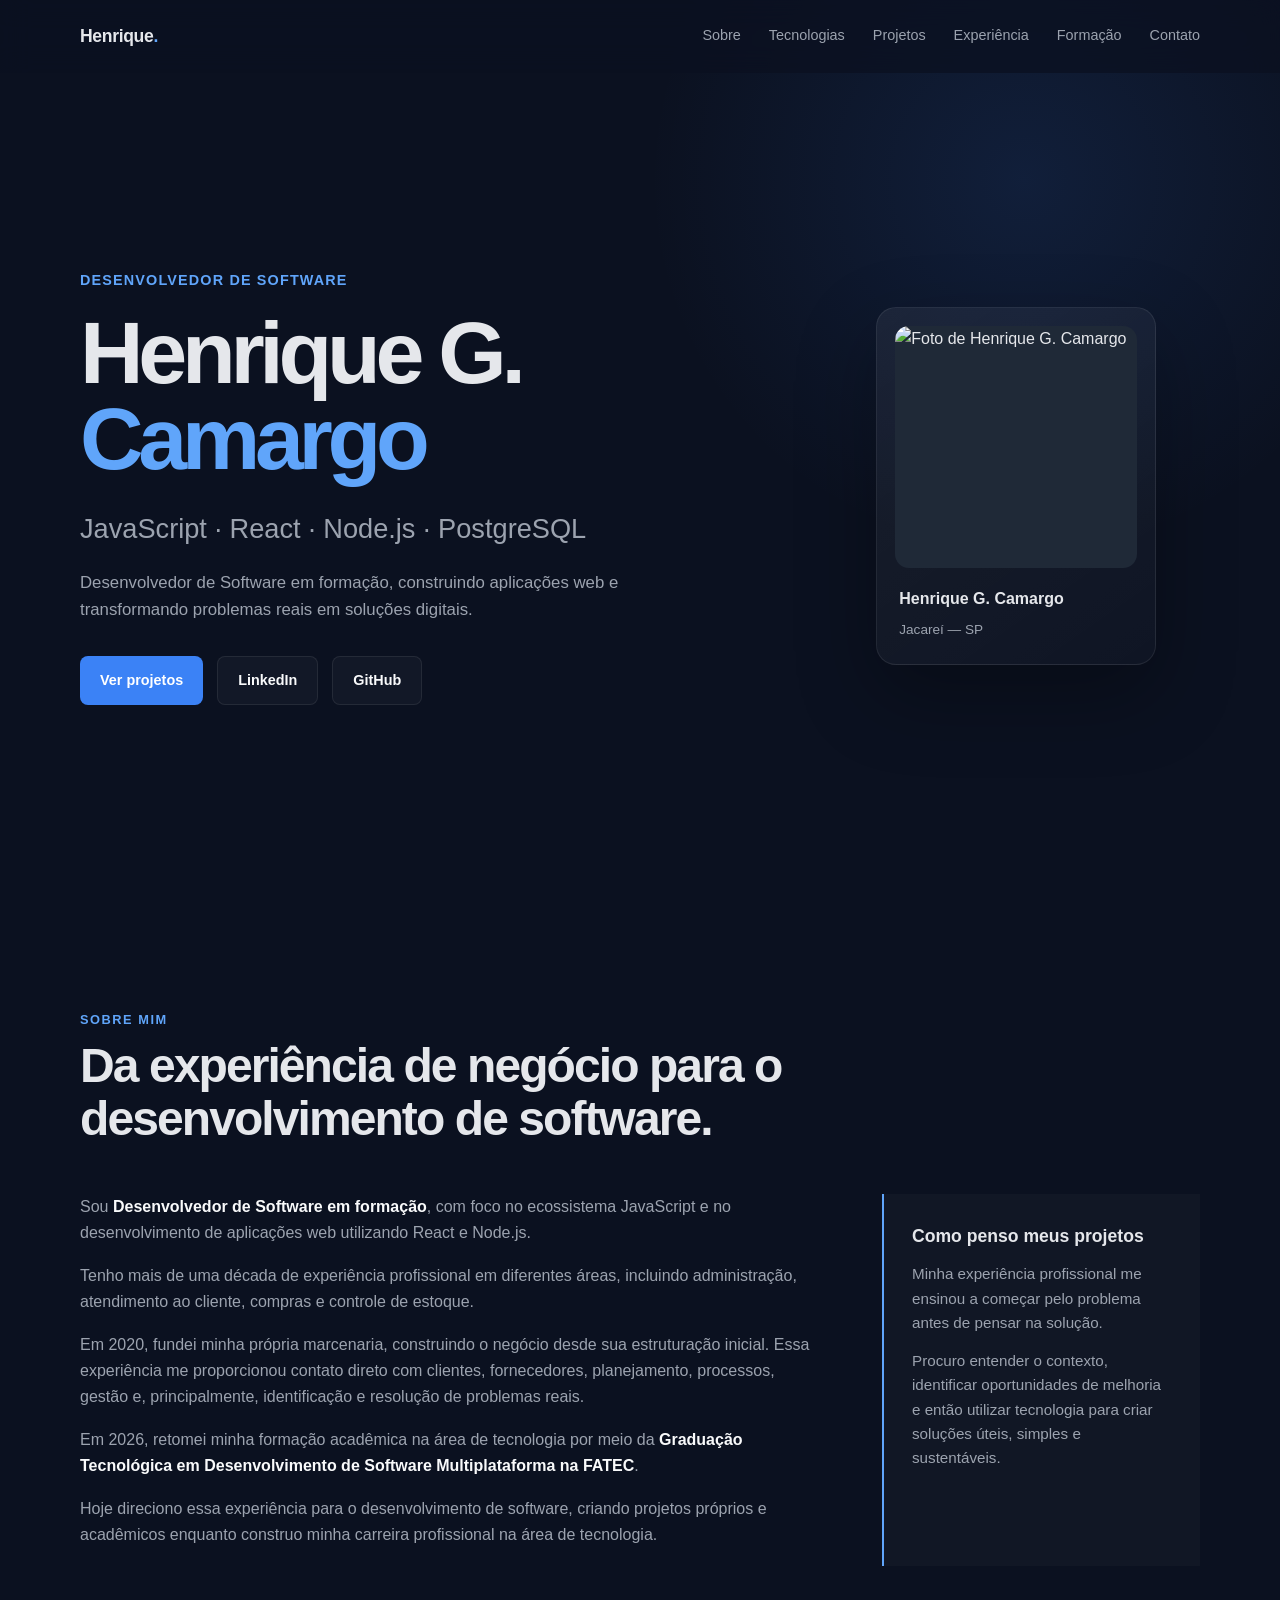
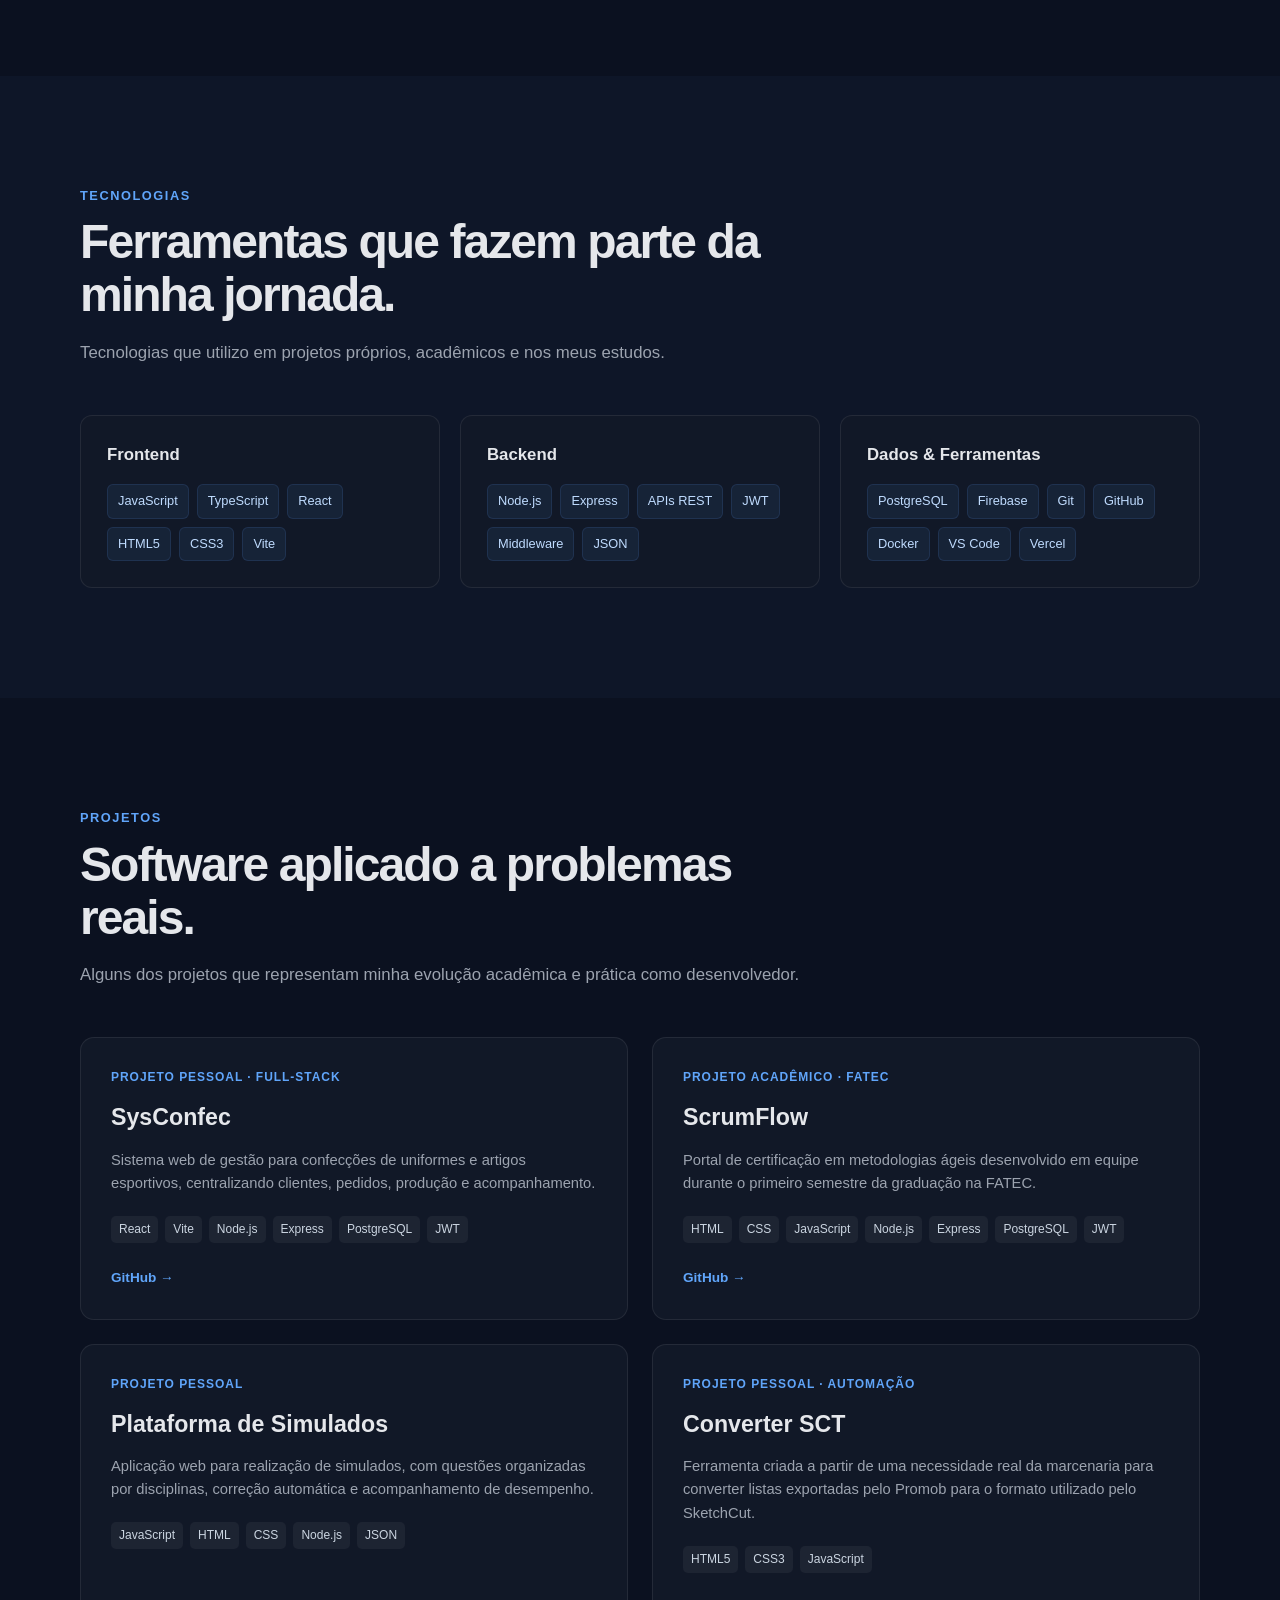
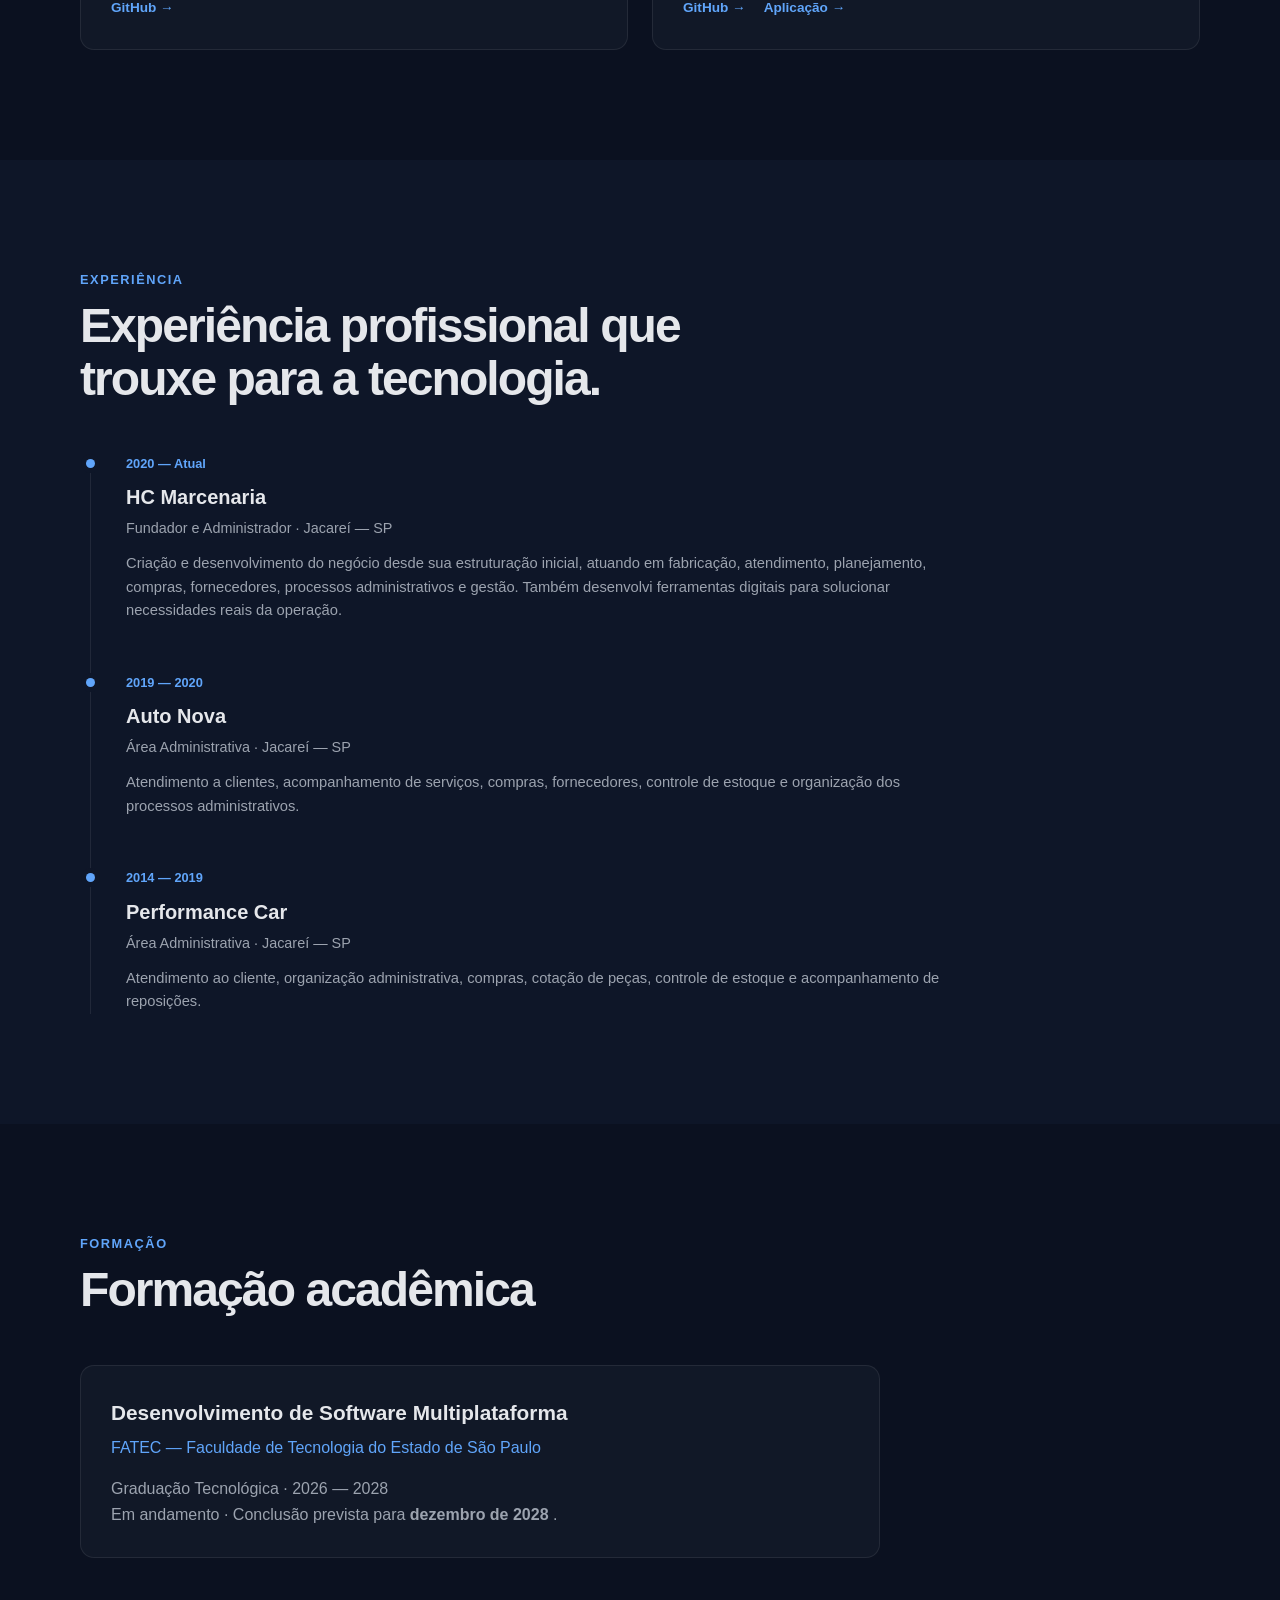
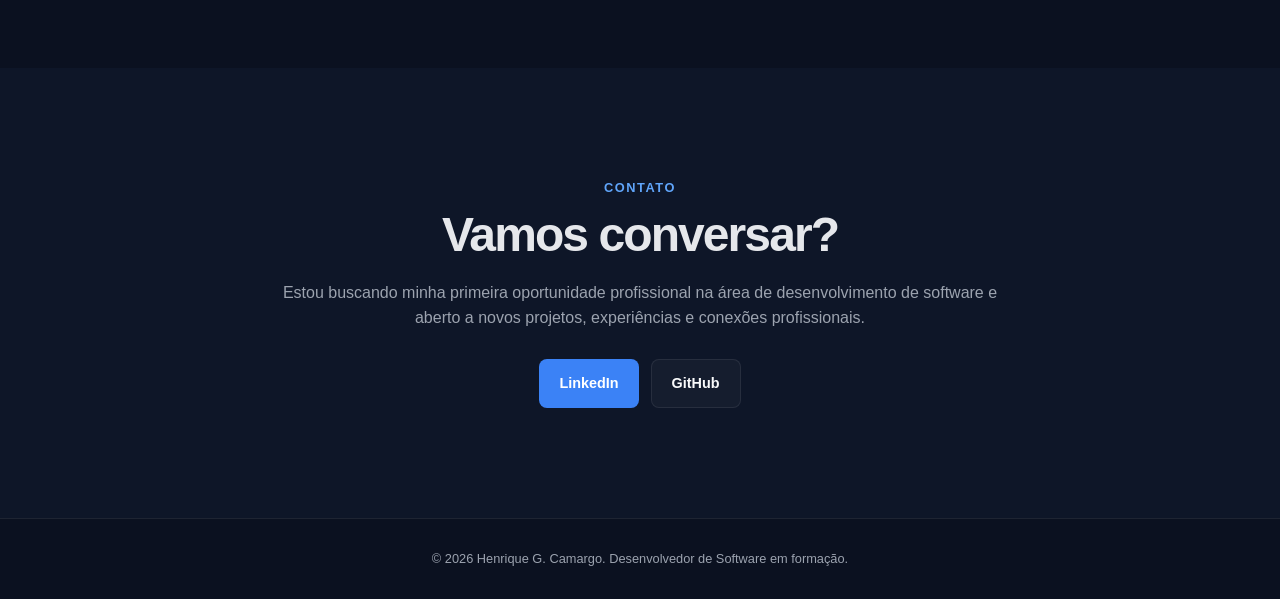
==== commit 46843437: "fix: ajuste de detalhes" ====
--- a/index.html
+++ b/index.html
@@ -1108,8 +1108,7 @@
                             Sou <strong>Desenvolvedor de Software
                                 em formação</strong>, com foco no
                             ecossistema JavaScript e no desenvolvimento
-                            de aplicações web utilizando React,
-                            Next.js e Node.js.
+                            de aplicações web utilizando React e Node.js.
                         </p>
 
                         <p>
@@ -1223,10 +1222,6 @@
 
                             <span class="technology-tag">
                                 React
-                            </span>
-
-                            <span class="technology-tag">
-                                Next.js
                             </span>
 
                             <span class="technology-tag">
